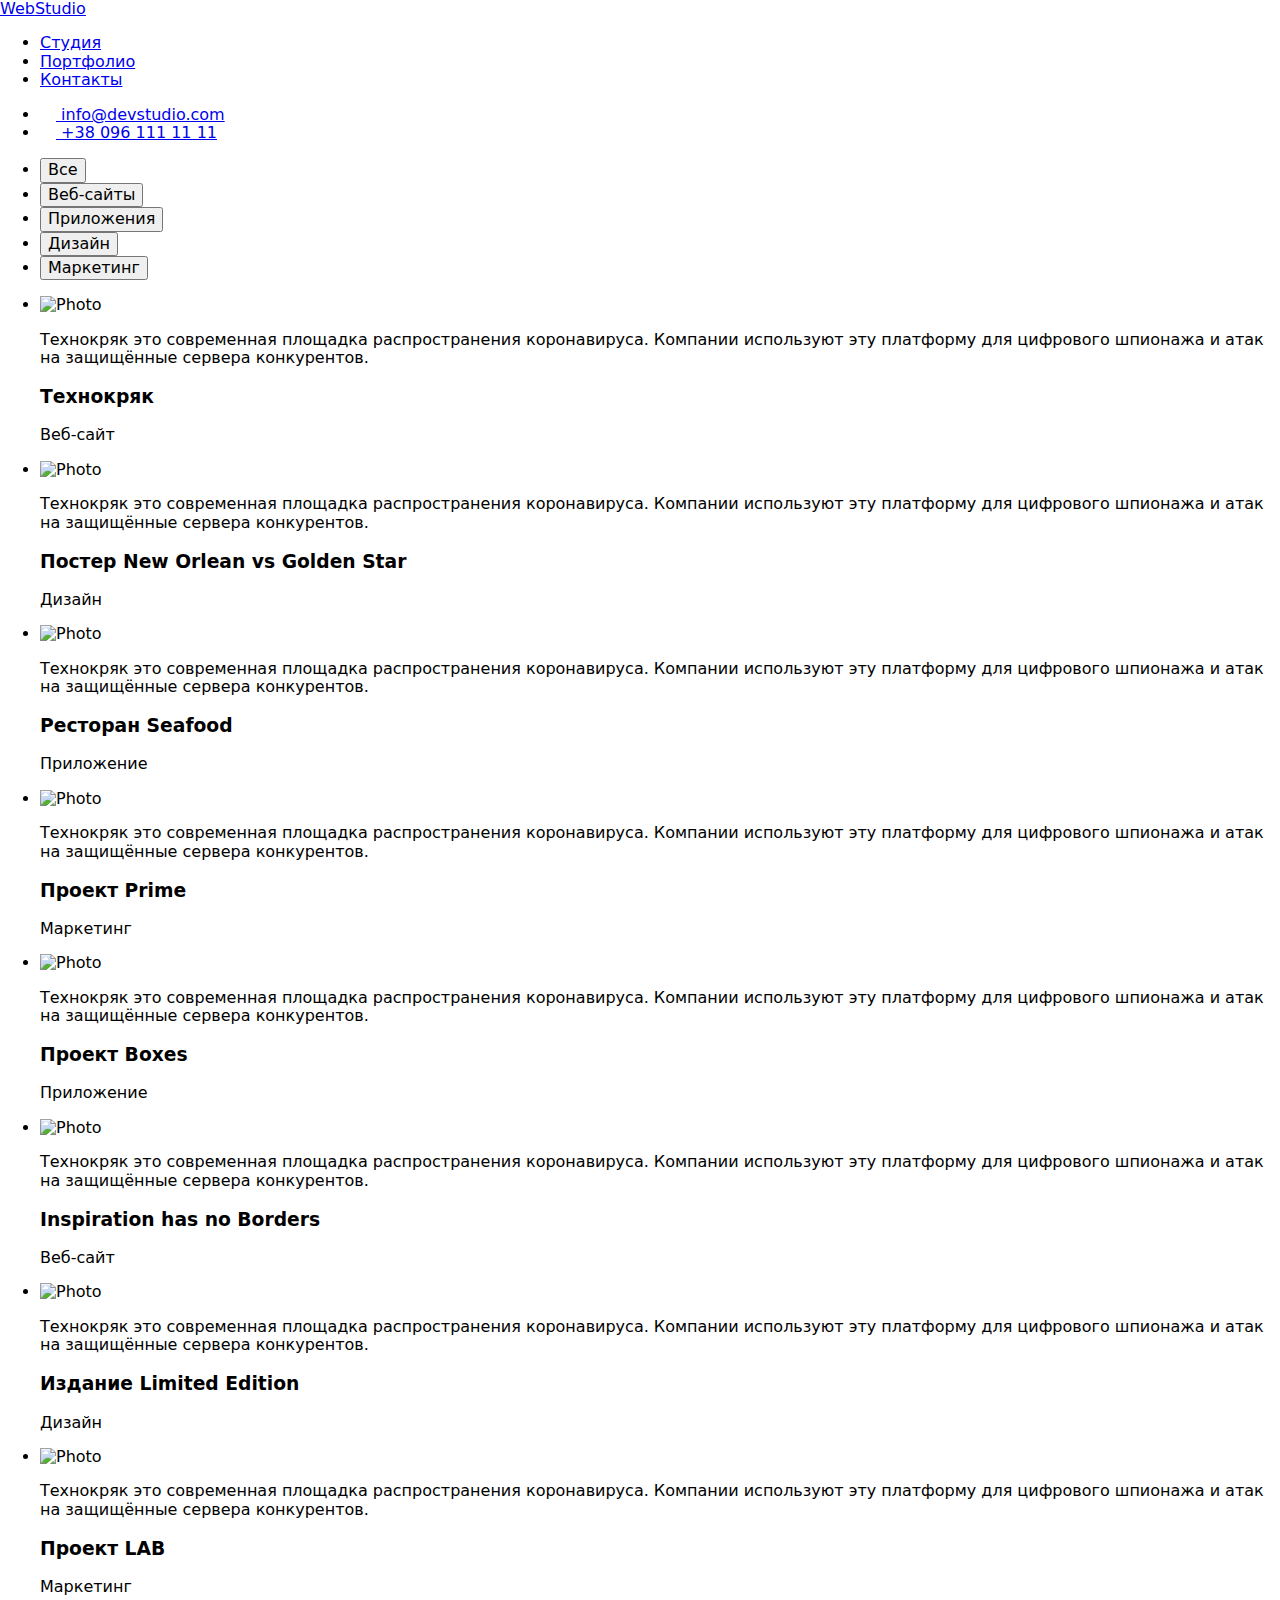
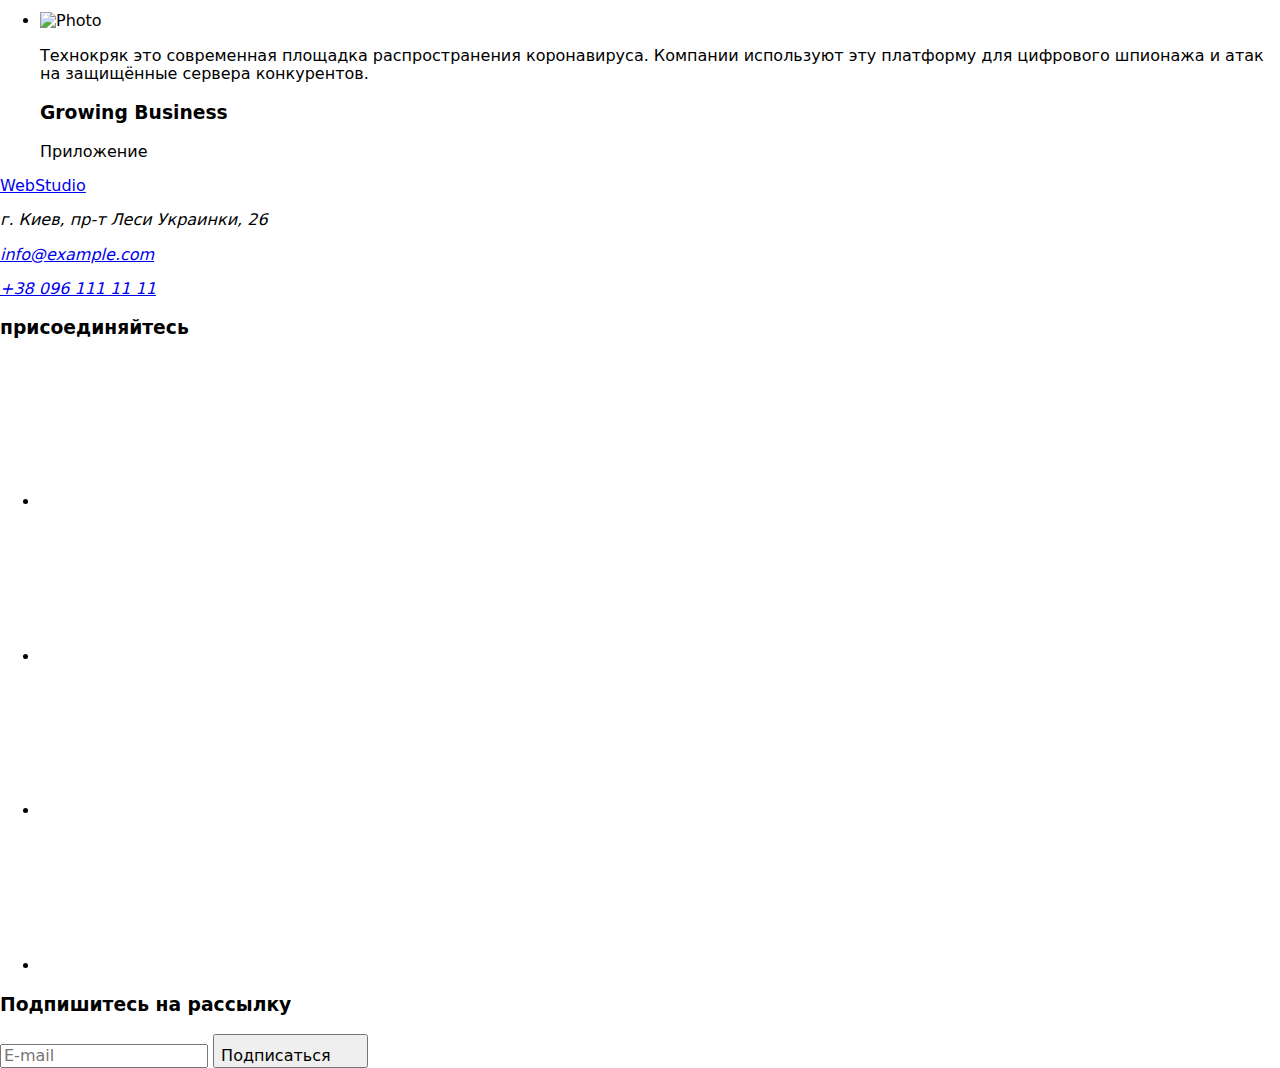
==== portfolio.html @ 92def0cb "Add files via upload" ====
<!DOCTYPE html>
<html lang="ru">
  <head>
    <meta charset="UTF-8" />
    <meta name="viewport" content="width=device-width, initial-scale=1.0" />
    <title>Портфолио</title>
    <link href="https://fonts.googleapis.com/css2?family=Raleway:wght@700&family=Roboto:wght@400;500;700;900&display=swap"
      rel="stylesheet">
    <link rel="stylesheet" href="https://cdnjs.cloudflare.com/ajax/libs/modern-normalize/1.0.0/modern-normalize.min.css">
    <link rel="stylesheet" href="./css/main.min.css">
  </head>

  <body>
    
      <!--Шапка сайта-->

      <header class="header">
        <div class="container">
          <div class="header__container">
            <a class="header__logo" href="./index.html" aria-label="логотип">Web<span class="header__studio">Studio</span></a>
      
            <nav navigation>
              <ul class="navigation__list list">
                <li class="navigation__item"><a href="./index.html"
                    class="navigation__link">Студия</a></li>
                <li class="navigation__item"><a href="./portfolio.html" class="navigation__link navigation__link_special">Портфолио</a></li>
                <li class="navigation__item"><a href="#Контакты" class="navigation__link">Контакты</a></li>
              </ul>
            </nav>
      
            <ul class="auth-nav list">
              <li><a href="mailto:info@devstudio.com" class="auth-nav__item auth-nav__item_email">
                  <svg class="auth-nav__icon" width="16px" height="12">
                    <use href="./img/icons/sprite.svg#icon-envelope"></use>
                  </svg>
                  info@devstudio.com</a></li>
              <li><a href="tel:+380961111111" class="auth-nav__item auth-nav__item_tel">
                  <svg class="auth-nav__icon" width="16px" height="12">
                    <use href="./img/icons/sprite.svg#icon-smartphone"></use>
                  </svg>
                  +38 096 111 11 11</a></li>
            </ul>
          </div>
        </div>
      </header>

      <main class="main">
         <!--Меню кнопок-->
        <section class="button">
          <div class="container">
            <ul class="button__list list">
              <li class="button__item"><button type="button" class="button__icon">Все</button></li>
              <li class="button__item"><button type="button" class="button__icon">Веб-сайты</button></li>
              <li class="button__item"><button type="button" class="button__icon">Приложения</button></li>
              <li class="button__item"><button type="button" class="button__icon">Дизайн</button></li>
              <li class="button__item"><button type="button" class="button__icon">Маркетинг</button></li>
            </ul>
                    

          <!--Проекти-->
          
            <div class="projects">
              <ul class="projects__list list">
                <li class="projects__item">
                  <div class="projects__overlay">
                  <img class="img" src="./img/img7.png" alt="Photo" width="370">
                    <p class="projects__paragraph">Технокряк это современная площадка распространения коронавируса. Компании используют эту платформу для цифрового
                    шпионажа и атак на защищённые сервера конкурентов.</p>
                  </div>
                  <div class="projects__container">
                    <h3 class="projects__title">Технокряк</h3>
                    <p class="projects__info">Веб-сайт</p>
                  </div>
                </li>

                <li class="projects__item">
                  <div class="projects__overlay">
                    <img class="img" src="./img/img8.png" alt="Photo" width="370">
                    <p class="projects__paragraph">Технокряк это современная площадка распространения коронавируса. Компании используют эту
                      платформу для цифрового
                      шпионажа и атак на защищённые сервера конкурентов.</p>
                  </div>
                  <div class="projects__container">
                    <h3 class="projects__title">Постер New Orlean vs Golden Star</h3>
                    <p class="projects__info">Дизайн</p>
                  </div>
                </li>

                <li class="projects__item">
                  <div class="projects__overlay">
                    <img class="img" src="./img/img9.png" alt="Photo" width="370">
                    <p class="projects__paragraph">Технокряк это современная площадка распространения коронавируса. Компании используют эту
                      платформу для цифрового
                      шпионажа и атак на защищённые сервера конкурентов.</p>
                  </div>
                  <div class="projects__container">
                    <h3 class="projects__title">Ресторан Seafood</h3>
                    <p class="projects__info">Приложение</p>
                  </div>
                </li>

                <li class="projects__item">
                  <div class="projects__overlay">
                    <img class="img" src="./img/img10.png" alt="Photo" width="370">
                    <p class="projects__paragraph">Технокряк это современная площадка распространения коронавируса. Компании используют эту
                      платформу для цифрового
                      шпионажа и атак на защищённые сервера конкурентов.</p>
                  </div>
                  <div class="projects__container">
                    <h3 class="projects__title">Проект Prime</h3>
                    <p class="projects__info">Маркетинг</p>
                  </div>
                </li>

                <li class="projects__item">
                  <div class="projects__overlay">
                    <img class="img" src="./img/img11.png" alt="Photo" width="370">
                    <p class="projects__paragraph">Технокряк это современная площадка распространения коронавируса. Компании используют эту
                      платформу для цифрового
                      шпионажа и атак на защищённые сервера конкурентов.</p>
                  </div>
                  <div class="projects__container">
                    <h3 class="projects__title">Проект Boxes</h3>
                    <p class="projects__info">Приложение</p>
                  </div>
                </li>

                <li class="projects__item">
                  <div class="projects__overlay">
                    <img class="img" src="./img/img12.png" alt="Photo" width="370">
                    <p class="projects__paragraph">Технокряк это современная площадка распространения коронавируса. Компании используют эту
                      платформу для цифрового
                      шпионажа и атак на защищённые сервера конкурентов.</p>
                  </div>
                  <div class="projects__container">
                    <h3 class="projects__title">Inspiration has no Borders</h3>
                    <p class="projects__info">Веб-сайт</p>
                  </div>
                </li>

                <li class="projects__item">
                  <div class="projects__overlay">
                    <img class="img" src="./img/img13.png" alt="Photo" width="370">
                    <p class="projects__paragraph">Технокряк это современная площадка распространения коронавируса. Компании используют эту
                      платформу для цифрового
                      шпионажа и атак на защищённые сервера конкурентов.</p>
                  </div>
                  <div class="projects__container">
                    <h3 class="projects__title">Издание Limited Edition</h3>
                    <p class="projects__info">Дизайн</p>
                  </div>
                </li>

                <li class="projects__item">
                  <div class="projects__overlay">
                    <img class="img" src="./img/img14.png" alt="Photo" width="370">
                    <p class="projects__paragraph">Технокряк это современная площадка распространения коронавируса. Компании используют эту
                      платформу для цифрового
                      шпионажа и атак на защищённые сервера конкурентов.</p>
                  </div>
                  <div class="projects__container">
                    <h3 class="projects__title">Проект LAB</h3>
                    <p class="projects__info">Маркетинг</p>
                  </div>
                </li>

                <li class="projects__item">
                  <div class="projects__overlay">
                    <img class="img" src="./img/img15.png" alt="Photo" width="370">
                    <p class="projects__paragraph">Технокряк это современная площадка распространения коронавируса. Компании используют эту
                      платформу для цифрового
                      шпионажа и атак на защищённые сервера конкурентов.</p>
                  </div>
                  <div class="projects__container">
                    <h3 class="projects__title">Growing Business</h3>
                    <p class="projects__info">Приложение</p>
                  </div>
                </li>
              </ul>
            </div>

          </div>
        </section>
      </main>

      <!--Підвал-->
      <footer class="footer">
        <div class="footer__container container">
      
          <!-- 1 СЕКЦІЯ -->
          <div class="footer-contacts">
            <a href="./index.html" class="footer-contacts__webstudio">Web<span class="footer-contacts__logo">Studio</span></a>
            <address class="footer-contacts__adress">
              <p class="footer-contacts__street">г. Киев, пр-т Леси Украинки, 26</p>
              <p class="footer-contacts__mail"><a href="mailto:info@example.com"
                  class="footer-contacts__info">info@example.com</a></p>
              <p><a href="tel:+380961111111" class="footer-contacts__info">+38 096 111 11 11</a></p>
            </address>
          </div>
      
          <!-- 2 СЕКЦІЯ -->
          <div class="footer-join">
            <h3 class="footer__title">присоединяйтесь</h3>
            <ul class="footer-join__list list">
              <li class="footer-join__item">
                <a href="" class="footer-join__link">
                  <svg class="footer-join__icon">
                    <use href="./img/icons/sprite.svg#icon-instagram"></use>
                  </svg>
                </a>
              </li>
              <li class="footer-join__item">
                <a href="" class="footer-join__link">
                  <svg class="footer-join__icon">
                    <use href="./img/icons/sprite.svg#icon-twitter"></use>
                  </svg>
                </a>
              </li>
              <li class="footer-join__item">
                <a href="" class="footer-join__link">
                  <svg class="footer-join__icon">
                    <use href="./img/icons/sprite.svg#icon-facebook"></use>
                  </svg>
                </a>
              </li>
              <li class="footer-join__item">
                <a href="" class="footer-join__link">
                  <svg class="footer-join__icon">
                    <use href="./img/icons/sprite.svg#icon-linkedin"></use>
                  </svg>
                </a>
              </li>
            </ul>
          </div>
      
          <!-- 3 СЕКЦІЯ -->
          <div class="footer-subscribe">
            <h3 class="footer__title">Подпишитесь на рассылку</h3>
            <form action="#" class="footer-subscribe__form">
              <input type="email" class="footer-subscribe__input" name="user-email" placeholder="E-mail">
              <button type="submit" class="footer-subscribe__btn">Подписаться
                <svg class="footer-subscribe__icon" width="24" height="24">
                  <use href="./img/icon/sprite.svg#icon-send"></use>
                </svg>
              </button>
            </form>
          </div>
      
        </div>
      </footer>
  </body>
</html>
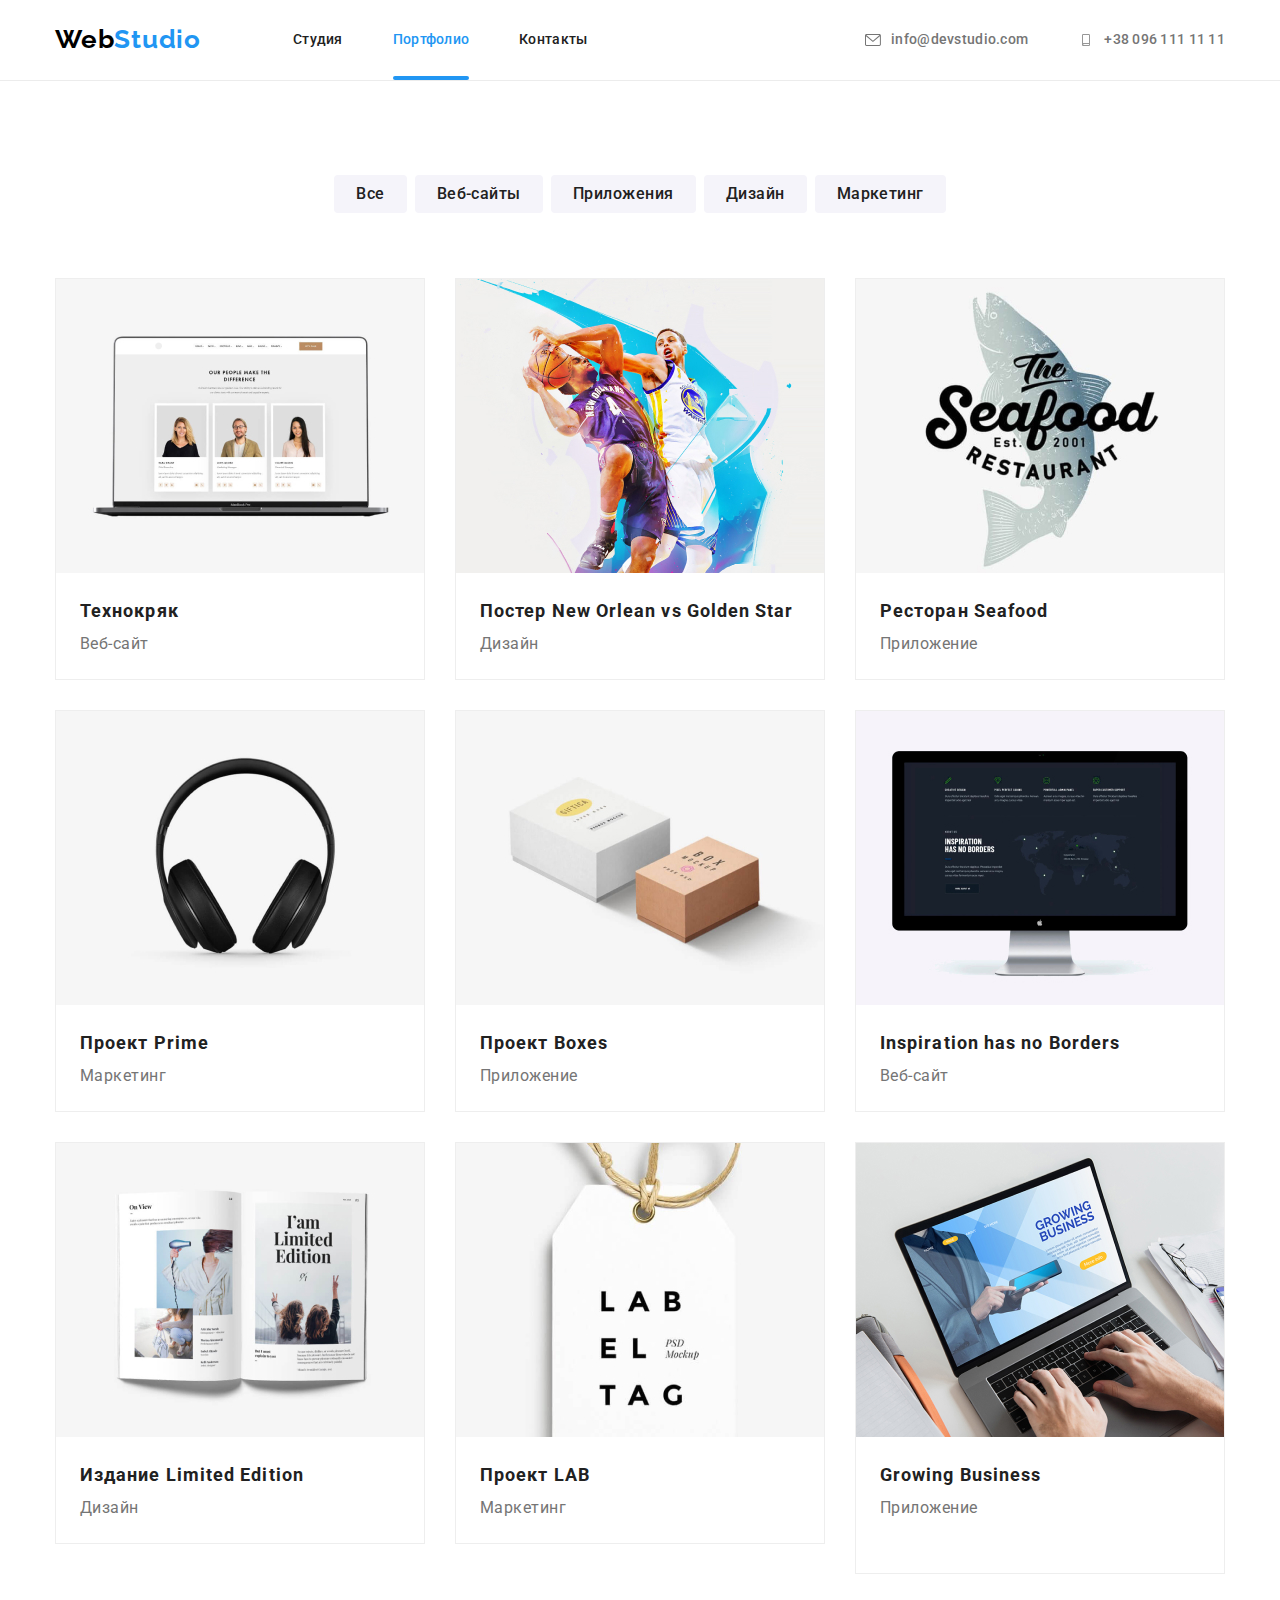
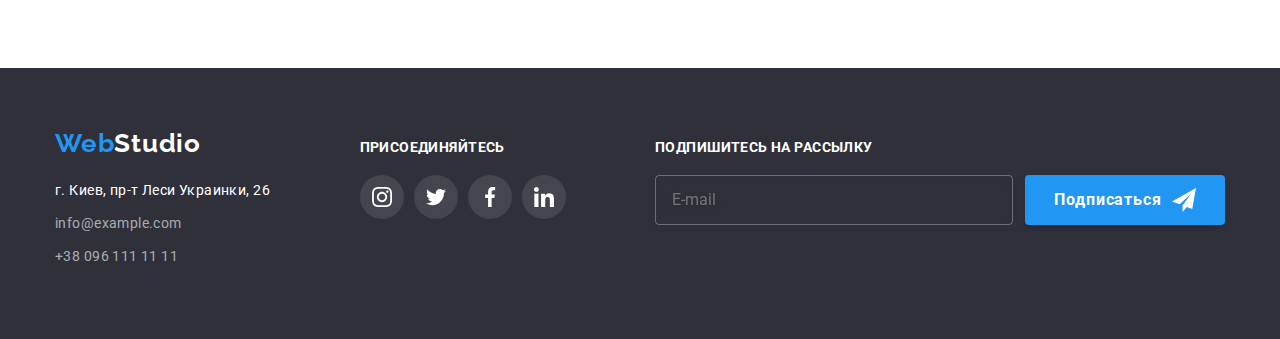
==== commit a8b57e95: "куміт без хедера" ====
--- a/portfolio.html
+++ b/portfolio.html
@@ -57,13 +57,21 @@
             </ul>
                     
 
-          <!--Проекти-->
+           <!--Проекти-->
           
             <div class="projects">
               <ul class="projects__list list">
                 <li class="projects__item">
                   <div class="projects__overlay">
-                  <img class="img" src="./img/img7.png" alt="Photo" width="370">
+                  <picture class="picture">
+                    <source srcset="./img/portfolio/fldr1/desk/img.jpg 1x, ./img/portfolio/fldr1/desk/img@2x.jpg 2x"
+                      media="(min-width: 1200px)">
+                    <source srcset="./img/portfolio/fldr1/tab/img.jpg 1x, ./img/portfolio/fldr1/tab/img@2x.jpg 2x"
+                      media="(min-width: 768px)">
+                    <source srcset="./img/portfolio/fldr1/tel/img.jpg 1x, ./img/portfolio/fldr1/tel/img@2x.jpg 2x"
+                      media="(min-width: 480px)">
+                    <img class="img" src="./img/portfolio/fldr1/tel/img.jpg" alt="Photo" />
+                  </picture>
                     <p class="projects__paragraph">Технокряк это современная площадка распространения коронавируса. Компании используют эту платформу для цифрового
                     шпионажа и атак на защищённые сервера конкурентов.</p>
                   </div>
@@ -75,7 +83,15 @@
 
                 <li class="projects__item">
                   <div class="projects__overlay">
-                    <img class="img" src="./img/img8.png" alt="Photo" width="370">
+                    <picture class="picture">
+                      <source srcset="./img/portfolio/fldr2/desk/img.jpg 1x, ./img/portfolio/fldr2/desk/img@2x.jpg 2x"
+                        media="(min-width: 1200px)">
+                      <source srcset="./img/portfolio/fldr2/tab/img.jpg 1x, ./img/portfolio/fldr2/tab/img@2x.jpg 2x"
+                        media="(min-width: 768px)">
+                      <source srcset="./img/portfolio/fldr2/tel/img.jpg 1x, ./img/portfolio/fldr2/tel/img@2x.jpg 2x"
+                        media="(min-width: 320px)">
+                      <img class="img" src="./img/portfolio/fldr2/tel/img.jpg" alt="Photo" />
+                    </picture>
                     <p class="projects__paragraph">Технокряк это современная площадка распространения коронавируса. Компании используют эту
                       платформу для цифрового
                       шпионажа и атак на защищённые сервера конкурентов.</p>
@@ -88,7 +104,15 @@
 
                 <li class="projects__item">
                   <div class="projects__overlay">
-                    <img class="img" src="./img/img9.png" alt="Photo" width="370">
+                    <picture class="picture">
+                      <source srcset="./img/portfolio/fldr3/desk/img.jpg 1x, ./img/portfolio/fldr3/desk/img@2x.jpg 2x"
+                        media="(min-width: 1200px)">
+                      <source srcset="./img/portfolio/fldr3/tab/img.jpg 1x, ./img/portfolio/fldr3/tab/img@2x.jpg 2x"
+                        media="(min-width: 768px)">
+                      <source srcset="./img/portfolio/fldr3/tel/img.jpg 1x, ./img/portfolio/fldr3/tel/img@2x.jpg 2x"
+                        media="(min-width: 320px)">
+                      <img class="img" src="./img/portfolio/fldr3/tel/img.jpg" alt="Photo" />
+                    </picture>
                     <p class="projects__paragraph">Технокряк это современная площадка распространения коронавируса. Компании используют эту
                       платформу для цифрового
                       шпионажа и атак на защищённые сервера конкурентов.</p>
@@ -101,7 +125,15 @@
 
                 <li class="projects__item">
                   <div class="projects__overlay">
-                    <img class="img" src="./img/img10.png" alt="Photo" width="370">
+                    <picture class="picture">
+                      <source srcset="./img/portfolio/fldr4/desk/img.jpg 1x, ./img/portfolio/fldr4/desk/img@2x.jpg 2x"
+                        media="(min-width: 1200px)">
+                      <source srcset="./img/portfolio/fldr4/tab/img.jpg 1x, ./img/portfolio/fldr4/tab/img@2x.jpg 2x"
+                        media="(min-width: 768px)">
+                      <source srcset="./img/portfolio/fldr4/tel/img.jpg 1x, ./img/portfolio/fldr4/tel/img@2x.jpg 2x"
+                        media="(min-width: 320px)">
+                      <img class="img" src="./img/portfolio/fldr4/tel/img.jpg" alt="Photo" />
+                    </picture>
                     <p class="projects__paragraph">Технокряк это современная площадка распространения коронавируса. Компании используют эту
                       платформу для цифрового
                       шпионажа и атак на защищённые сервера конкурентов.</p>
@@ -114,7 +146,15 @@
 
                 <li class="projects__item">
                   <div class="projects__overlay">
-                    <img class="img" src="./img/img11.png" alt="Photo" width="370">
+                    <picture class="picture">
+                      <source srcset="./img/portfolio/fldr5/desk/img.jpg 1x, ./img/portfolio/fldr5/desk/img@2x.jpg 2x"
+                        media="(min-width: 1200px)">
+                      <source srcset="./img/portfolio/fldr5/tab/img.jpg 1x, ./img/portfolio/fldr5/tab/img@2x.jpg 2x"
+                        media="(min-width: 768px)">
+                      <source srcset="./img/portfolio/fldr5/tel/img.jpg 1x, ./img/portfolio/fldr5/tel/img@2x.jpg 2x"
+                        media="(min-width: 320px)">
+                      <img class="img" src="./img/portfolio/fldr5/tel/img.jpg" alt="Photo" />
+                    </picture>
                     <p class="projects__paragraph">Технокряк это современная площадка распространения коронавируса. Компании используют эту
                       платформу для цифрового
                       шпионажа и атак на защищённые сервера конкурентов.</p>
@@ -127,7 +167,15 @@
 
                 <li class="projects__item">
                   <div class="projects__overlay">
-                    <img class="img" src="./img/img12.png" alt="Photo" width="370">
+                    <picture class="picture">
+                      <source srcset="./img/portfolio/fldr6/desk/img.jpg 1x, ./img/portfolio/fldr6/desk/img@2x.jpg 2x"
+                        media="(min-width: 1200px)">
+                      <source srcset="./img/portfolio/fldr6/tab/img.jpg 1x, ./img/portfolio/fldr6/tab/img@2x.jpg 2x"
+                        media="(min-width: 768px)">
+                      <source srcset="./img/portfolio/fldr6/tel/img.jpg 1x, ./img/portfolio/fldr6/tel/img@2x.jpg 2x"
+                        media="(min-width: 320px)">
+                      <img class="img" src="./img/portfolio/fldr6/tel/img.jpg" alt="Photo" />
+                    </picture>
                     <p class="projects__paragraph">Технокряк это современная площадка распространения коронавируса. Компании используют эту
                       платформу для цифрового
                       шпионажа и атак на защищённые сервера конкурентов.</p>
@@ -140,7 +188,15 @@
 
                 <li class="projects__item">
                   <div class="projects__overlay">
-                    <img class="img" src="./img/img13.png" alt="Photo" width="370">
+                    <picture class="picture">
+                      <source srcset="./img/portfolio/fldr7/desk/img.jpg 1x, ./img/portfolio/fldr7/desk/img@2x.jpg 2x"
+                        media="(min-width: 1200px)">
+                      <source srcset="./img/portfolio/fldr7/tab/img.jpg 1x, ./img/portfolio/fldr7/tab/img@2x.jpg 2x"
+                        media="(min-width: 768px)">
+                      <source srcset="./img/portfolio/fldr7/tel/img.jpg 1x, ./img/portfolio/fldr7/tel/img@2x.jpg 2x"
+                        media="(min-width: 320px)">
+                      <img class="img" src="./img/portfolio/fldr7/tel/img.jpg" alt="Photo" />
+                    </picture>
                     <p class="projects__paragraph">Технокряк это современная площадка распространения коронавируса. Компании используют эту
                       платформу для цифрового
                       шпионажа и атак на защищённые сервера конкурентов.</p>
@@ -153,7 +209,15 @@
 
                 <li class="projects__item">
                   <div class="projects__overlay">
-                    <img class="img" src="./img/img14.png" alt="Photo" width="370">
+                    <picture class="picture">
+                      <source srcset="./img/portfolio/fldr8/desk/img.jpg 1x, ./img/portfolio/fldr8/desk/img@2x.jpg 2x"
+                        media="(min-width: 1200px)">
+                      <source srcset="./img/portfolio/fldr8/tab/img.jpg 1x, ./img/portfolio/fldr8/tab/img@2x.jpg 2x"
+                        media="(min-width: 768px)">
+                      <source srcset="./img/portfolio/fldr8/tel/img.jpg 1x, ./img/portfolio/fldr8/tel/img@2x.jpg 2x"
+                        media="(min-width: 320px)">
+                      <img class="img" src="./img/portfolio/fldr8/tel/img.jpg" alt="Photo" />
+                    </picture>
                     <p class="projects__paragraph">Технокряк это современная площадка распространения коронавируса. Компании используют эту
                       платформу для цифрового
                       шпионажа и атак на защищённые сервера конкурентов.</p>
@@ -166,7 +230,15 @@
 
                 <li class="projects__item">
                   <div class="projects__overlay">
-                    <img class="img" src="./img/img15.png" alt="Photo" width="370">
+                    <picture class="picture">
+                      <source srcset="./img/portfolio/fldr9/desk/img.jpg 1x, ./img/portfolio/fldr9/desk/img@2x.jpg 2x"
+                        media="(min-width: 1200px)">
+                      <source srcset="./img/portfolio/fldr9/tab/img.jpg 1x, ./img/portfolio/fldr9/tab/img@2x.jpg 2x"
+                        media="(min-width: 768px)">
+                      <source srcset="./img/portfolio/fldr9/tel/img.jpg 1x, ./img/portfolio/fldr9/tel/img@2x.jpg 2x"
+                        media="(min-width: 320px)">
+                      <img class="img" src="./img/portfolio/fldr9/tel/img.jpg" alt="Photo" />
+                    </picture>
                     <p class="projects__paragraph">Технокряк это современная площадка распространения коронавируса. Компании используют эту
                       платформу для цифрового
                       шпионажа и атак на защищённые сервера конкурентов.</p>
--- a/css/main.min.css
+++ b/css/main.min.css
@@ -0,0 +1,2 @@
+html{box-sizing:border-box}*{margin:0;padding:0}*,*::before,*::after{box-sizing:inherit}img{display:block}body{background-color:#ffffff;color:#757575;font-family:"Roboto", sans-serif;letter-spacing:0.03em}.container{width:100%;padding-left:15px;padding-right:15px;margin-right:auto;margin-left:auto}@media screen and (min-width: 480px){.container{width:480px}}@media screen and (min-width: 768px){.container{width:768px}}@media screen and (min-width: 1200px){.container{width:1200px}}.list{list-style:none}.header{border-bottom:1px solid #ececec}.header__logo{width:145px;height:31px;color:#000000;text-decoration:none;font-family:"Raleway", sans-serif;font-style:normal;font-weight:bold;font-size:26px;line-height:1.19;letter-spacing:0.03em;margin-right:93px}.header__studio{color:#2196f3}.header__container{display:flex;align-items:flex-start;align-items:center}.navigation__list{display:flex;max-width:294px}.navigation__link{font-style:normal;font-weight:500;font-size:14px;line-height:1.14;letter-spacing:0.02em;color:#212121;text-decoration:none;position:relative;display:block;padding-top:32px;padding-bottom:32px}.navigation__link_special{color:#2196f3}.navigation__link:hover,.navigation__link:focus{color:#2196f3;transition:250ms cubic-bezier(0.4, 0, 0.2, 1)}.navigation__link::after{content:"";position:absolute;display:block;left:0;bottom:-0.3px;width:100%;height:4px;background:#2196f3;border-radius:2px;transform:scaleX(0);transition:250ms cubic-bezier(0.4, 0, 0.2, 1)}.navigation__link:hover::after,.navigation__link:focus::after{transform:scaleX(1);transition:250ms cubic-bezier(0.4, 0, 0.2, 1)}.navigation__link_special::after{content:"";position:absolute;display:block;left:0;bottom:-0.3px;width:100%;height:4px;background:#2196f3;border-radius:2px;transform:scaleX(1);transition:250ms cubic-bezier(0.4, 0, 0.2, 1)}.navigation__item:not(:last-child){margin-right:50px}.auth-nav__item{color:#757575;text-decoration:none;font-weight:500;font-size:14px;line-height:1.14;letter-spacing:0.02em}.auth-nav__item:hover,.auth-nav__item:focus{color:#2196f3;transition:250ms cubic-bezier(0.4, 0, 0.2, 1)}.auth-nav{display:flex;margin-left:auto}.auth-nav__item{display:flex;justify-content:center;align-items:center}.auth-nav__item_tel{margin-left:50px}.auth-nav__icon{margin-right:10px;fill:#757575}.auth-nav__item:hover .auth-nav__icon{fill:#2196f3;transition:250ms cubic-bezier(0.4, 0, 0.2, 1)}.hero{width:100%;padding-top:118px;padding-bottom:118px;background-color:#c4c4c4;background-image:linear-gradient(rgba(47,48,58,0.5), rgba(47,48,58,0.5)),url("../../img/hero/mhero.jpg");background-size:cover;background-position:center}@media screen and (min-device-pixel-ratio: 2), screen and (min-resolution: 192dpi), screen and (min-resolution: 2dppx){.hero{background-image:url("../../img/hero/mhero@2x.jpg")}}@media screen and (min-width: 481px) and (max-width: 768px){.hero{background-image:linear-gradient(rgba(47,48,58,0.5), rgba(47,48,58,0.5)),url("../../img/hero/thero.jpg");background-size:cover;background-position:center}}@media screen and (min-device-pixel-ratio: 2), screen and (min-resolution: 192dpi), screen and (min-resolution: 2dppx){.hero{background-image:url("../../img/hero/thero@2x.jpg")}}@media screen and (min-width: 769px){.hero{padding-top:200px;padding-bottom:200px}.hero{background-image:linear-gradient(rgba(47,48,58,0.5), rgba(47,48,58,0.5)),url("../../img/hero/dhero.jpg");background-size:cover;background-position:center}}@media screen and (min-device-pixel-ratio: 2), screen and (min-resolution: 192dpi), screen and (min-resolution: 2dppx){.hero{background-image:url("../../img/hero/dhero@2x.jpg")}}.hero__content{margin-left:auto;margin-right:auto;padding:0;text-align:center}@media screen and (min-width: 480px) and (max-width: 1199px){.hero__content__content{width:360px}}@media screen and (min-width: 1200px){.hero__content__content{width:696px}}.hero__title{margin-top:0px;margin-bottom:30px;color:#fff;font-weight:900;font-size:44px;line-height:1.36;letter-spacing:0.06em;text-transform:uppercase}@media screen and (max-width: 1199px){.hero__title__title{font-size:26px;line-height:1.61}}.hero__button{display:inline-block;min-width:200px;height:50px;padding:10px 32px;font-style:normal;font-weight:bold;font-size:16px;line-height:1.875;text-align:center;letter-spacing:0.06em;color:#fff;background:#2196f3;box-shadow:0px 4px 4px rgba(0,0,0,0.15);border-radius:4px}.qualities{padding-top:60px;padding-bottom:60px}@media screen and (min-width: 1200px){.qualities{padding-top:94px;padding-bottom:47px}}.qualities__list{display:block;margin:0 auto}@media screen and (min-width: 768px){.qualities__list{display:flex;flex-wrap:wrap;justify-content:space-between}}@media screen and (min-width: 1200px){.qualities__list{display:flex;justify-content:space-between}}.qualities__item{display:block;width:450px}@media screen and (min-width: 320px) and (max-width: 767px){.qualities__item:not(:last-child){margin-bottom:30px}}@media screen and (min-width: 768px){.qualities__item{width:354px}.qualities__item:nth-child(-n+2){margin-bottom:30px}}@media screen and (min-width: 1200px){.qualities__item{width:270px;display:flex;flex-direction:column;margin-bottom:0}.qualities__item:not(:last-child){margin-right:30px}}.qualities__title{margin-bottom:10px;color:#212121;text-align:center;margin-bottom:10px;font-style:normal;font-weight:bold;font-size:14px;line-height:1.14;letter-spacing:0.03em;text-transform:uppercase}@media screen and (min-width: 768px){.qualities__title{text-align:start}}.qualities__info{color:#757575;font-style:normal;font-weight:normal;font-size:14px;line-height:1.71;letter-spacing:0.03em}.qualities__svg{height:120px;width:450px;border-radius:4px;margin-bottom:30px;display:flex;justify-content:center;align-items:center;background-color:#f5f4fa}@media screen and (min-width: 768px){.qualities__svg{width:354px}}@media screen and (min-width: 1200px){.qualities__svg{width:270px}}.our-projects{padding-top:47px;padding-bottom:94px;display:none}@media screen and (min-width: 1200px){.our-projects{display:block}}.our-projects__title{font-style:normal;font-weight:bold;font-size:36px;line-height:1.17;text-align:center;letter-spacing:0.03em;margin-bottom:50px;color:#212121}.our-projects__list{display:flex;justify-content:center;font-size:0}.our-projects__item{display:block;width:370px;position:relative}.our-projects__item:not(:last-child){margin-right:30px}.our-projects__overlay{position:absolute;bottom:0;left:0;width:370px;height:70px;background:rgba(47,48,58,0.8);padding-top:27px;padding-bottom:27px}.our-projects__overlay-title{font-style:normal;font-weight:bold;font-size:14px;line-height:16px;text-align:center;letter-spacing:0.03em;text-transform:uppercase;color:#ffffff}.ourteam{background:#f5f4fa;padding-bottom:60px;padding-top:60px}@media screen and (min-width: 1200px){.ourteam{padding-bottom:94px;padding-top:94px}}.ourteam__title{font-style:normal;font-weight:bold;font-size:28px;line-height:1.18;text-align:center;letter-spacing:0.03em;margin-bottom:30px;color:#212121}@media screen and (min-width: 1200px){.ourteam__title{font-size:36px;line-height:1.17;margin-bottom:50px}}.ourteam__section-title{font-weight:500;font-size:16px;line-height:19px;text-align:center;letter-spacing:0.03em;margin-bottom:10px;color:#212121}.ourteam__section-info{text-align:center;margin-bottom:16px;color:#757575;font-style:normal;font-weight:normal;font-size:16px;line-height:1.19;text-align:center;letter-spacing:0.03em}.ourteam__img{margin-bottom:30px}.ourteam__list{display:block;margin:0 auto}@media screen and (min-width: 768px){.ourteam__list{display:flex;flex-wrap:wrap;justify-content:space-between}}@media screen and (min-width: 1200px){.ourteam__list{display:flex;justify-content:center}}.ourteam__item{display:block;width:450px;background:#ffffff;box-shadow:0px 1px 3px rgba(0,0,0,0.12),0px 1px 1px rgba(0,0,0,0.14),0px 2px 1px rgba(0,0,0,0.2);border-radius:0px 0px 4px 4px;padding-bottom:30px}@media screen and (min-width: 320px) and (max-width: 767px){.ourteam__item:not(:last-child){margin-bottom:30px}}@media screen and (min-width: 768px){.ourteam__item{width:354px}.ourteam__item:nth-child(-n+2){margin-bottom:30px}}@media screen and (min-width: 1200px){.ourteam__item{width:270px;display:flex;flex-direction:column;margin-bottom:0}.ourteam__item:not(:last-child){margin-right:30px;margin-bottom:0}}.ourteam__social-list{display:flex;justify-content:center}.ourteam__social-link{width:44px;height:44px;background-color:#ffffff;border-radius:50%;display:flex;justify-content:center;align-items:center}.ourteam__social-item:not(:last-child){margin-right:10px}.ourteam__icon{width:20px;height:20px;fill:#afb1b8}.ourteam__social-link:hover,.ourteam__social-link:focus{background-color:#2196f3;transition:250ms cubic-bezier(0.4, 0, 0.2, 1)}.ourteam__social-link:hover .ourteam__icon,.ourteam__social-link:focus .ourteam__icon{fill:#fff;transition:250ms cubic-bezier(0.4, 0, 0.2, 1)}.clients{padding-bottom:60px;padding-top:60px}@media screen and (min-width: 1200px){.clients{padding-bottom:94px;padding-top:94px}}.clients__title{font-style:normal;font-weight:bold;font-size:28px;line-height:1.18;text-align:center;letter-spacing:0.03em;color:#212121;margin-bottom:30px}@media screen and (min-width: 1200px){.clients__title{font-size:36px;line-height:1.17;margin-bottom:50px}}.clients__list{display:flex;flex-wrap:wrap;margin:-15px}.clients__item{border:1px solid #afb1b8;box-sizing:border-box;border-radius:4px;display:flex;justify-content:center;align-items:center;height:90px}@media screen and (min-width: 768px){.clients__item{width:calc((100% - 3 * 30px) / 3);margin:15px}}@media screen and (min-width: 1200px){.clients__item{width:calc((100% - 6 * 30px) / 6);margin:15px}}@media screen and (max-width: 767px){.clients__item{width:calc((100% - 2 * 30px) / 2);margin:15px}}.clients__item:hover,.clients__item:focus{border-color:#2196f3}.clients__icon{fill:#afb1b8}.clients__item:hover .clients__icon,.clients__item:focus .clients__icon{fill:#2196f3;transition:250ms cubic-bezier(0.4, 0, 0.2, 1)}.footer{background:#2f303a;padding-bottom:60px;padding-top:60px}.footer__container{display:flex;flex-direction:column;align-items:center}@media screen and (min-width: 768px){.footer__container{display:flex;flex-direction:row;flex-wrap:wrap;justify-content:space-evenly;align-items:baseline}}@media screen and (min-width: 1200px){.footer__container{display:flex;flex-direction:row;justify-content:space-between;align-items:baseline}}.footer__title{font-style:normal;font-weight:bold;font-size:14px;line-height:16px;letter-spacing:0.03em;text-transform:uppercase;color:#fff;margin-bottom:20px}.footer-contacts{display:flex;flex-direction:column;margin-bottom:60px;align-items:center}@media screen and (min-width: 1200px){.footer-contacts{align-items:flex-start;margin-bottom:0}}.footer-contacts__webstudio{display:inline-block;font-family:"Raleway", sans-serif;font-style:normal;font-weight:bold;font-size:26px;line-height:1.19;letter-spacing:0.03em;color:#2196f3;text-decoration:none;margin-bottom:20px}.footer-contacts__logo{color:#fff}.footer-contacts__street{display:inline-block;font-style:normal;font-weight:normal;font-size:14px;line-height:1.71;letter-spacing:0.03em;color:#fff;margin-bottom:9px}.footer-contacts__info{display:inline-block;font-style:normal;font-weight:normal;font-size:14px;line-height:1.71;text-decoration:none;letter-spacing:0.03em;color:rgba(255,255,255,0.6)}.footer-contacts__mail{display:inline-block;margin-bottom:9px}.footer-contacts__adress{display:flex;flex-direction:column}@media screen and (min-width: 320px) and (max-width: 1199px){.footer-contacts__adress{text-align:center}}.footer-join{width:206px;margin-bottom:60px;text-align:center}@media screen and (min-width: 1200px){.footer-join{text-align:left}}.footer-join__list{display:flex;justify-content:space-between}.footer-join__link{width:44px;height:44px;background:rgba(255,255,255,0.1);border-radius:50%;display:flex;justify-content:center;align-items:center}.footer-join__link:hover,.footer-join__link:hover{background-color:#2196f3;transition:250ms cubic-bezier(0.4, 0, 0.2, 1)}.footer-join__icon{fill:#ffffff;width:20px;height:20px}.footer-subscribe{text-align:center}@media screen and (min-width: 1200px){.footer-subscribe{text-align:left}}.footer-subscribe__form{display:flex;justify-content:center;align-items:center;flex-direction:column}@media screen and (min-width: 1200px){.footer-subscribe__form{display:flex;flex-direction:row}}.footer-subscribe__input{width:450px;height:50px;border:1px solid rgba(255,255,255,0.3);box-sizing:border-box;filter:drop-shadow(0px 4px 4px rgba(0,0,0,0.15));border-radius:4px;background:transparent;padding-left:16px;color:#fff}@media screen and (min-width: 320px) and (max-width: 1199px){.footer-subscribe__input{margin-bottom:20px}}@media screen and (min-width: 1200px){.footer-subscribe__input{width:358px}}.footer-subscribe__btn{width:200px;height:50px;box-shadow:0px 4px 4px rgba(0,0,0,0.15);border-radius:4px;background-color:#2196f3;border:none;margin-left:12px;font-style:normal;font-weight:bold;font-size:16px;line-height:30px;letter-spacing:0.06em;color:#ffffff;display:flex;justify-content:center;align-items:center}.footer-subscribe__icon{fill:#ffffff;margin-left:10px}.backdrop{position:fixed;top:0;left:0;width:100%;height:100%;background:rgba(0,0,0,0.2);transition:all 1000ms linear}.is-hidden{opacity:0;visibility:hidden;pointer-events:none}.modal{width:450px;background:#ffffff;box-shadow:0px 1px 3px rgba(0,0,0,0.12),0px 1px 1px rgba(0,0,0,0.14),0px 2px 1px rgba(0,0,0,0.2);border-radius:4px;left:15px;top:93px;position:absolute;padding-top:40px;padding-bottom:40px;padding-right:40px;padding-left:40px}@media screen and (min-width: 1200px){.modal{width:528px;top:50%;left:50%;transform:translate(-50%, -50%)}}.modal__close{width:30px;height:30px;border-radius:50%;background:#ffffff;border:1px solid rgba(0,0,0,0.1);position:absolute;cursor:pointer;top:8px;right:8px;display:flex;justify-content:center;align-items:center}.modal__close:hover,.modal__close:focus{fill:#2196f3;transition:250ms cubic-bezier(0.4, 0, 0.2, 1)}.modal__form-field{position:relative;margin-bottom:28px;width:100%}.modal__form{display:flex;flex-direction:column;align-items:center}.modal__input{width:100%;height:40px;left:576px;top:382px;border:1px solid rgba(33,33,33,0.2);border-radius:4px;padding-left:42px}.modal__input:focus,.modal__input:hover,.modal__textarea:focus,.modal__textarea:hover{outline:none;border-color:#2196f3}.modal__input:hover+.modal__icon,.modal__input:focus+.modal__icon{fill:#2196f3}.modal__textarea{width:100%;height:120px;border:1px solid rgba(33,33,33,0.2);box-sizing:border-box;border-radius:4px;resize:none;padding:12px 16px}.modal__icon{width:18px;height:18px;position:absolute;top:50%;left:12px;transform:translateY(-50%)}.modal__label{position:absolute;top:-18px;left:0;font-style:normal;font-weight:normal;font-size:12px;line-height:14px;letter-spacing:0.01em;color:#757575}.modal__title{margin-bottom:30px;font-weight:bold;font-size:20px;line-height:23px;text-align:center;letter-spacing:0.03em;color:#212121}.modal__label-policy{font-style:normal;font-weight:normal;font-size:14px;line-height:24px;letter-spacing:0.03em;color:#757575;padding-bottom:30px;text-align:right;display:flex;align-items:center;justify-content:center}.modal__label-policy::before{content:"";display:block;height:15px;width:16px;border:1px solid black;margin-right:8px}.modal__checkbox:checked+.modal__label-policy::before{background-image:url("../img/icon/check.svg");border:none}.modal__btn{width:200px;height:50px;background:#2196f3;box-shadow:0px 4px 4px rgba(0,0,0,0.15);border-radius:4px;font-style:normal;font-weight:bold;font-size:16px;line-height:30px;border:none;color:#ffffff}.modal__policy-field{display:flex;flex-wrap:wrap;justify-content:center}.modal__btn:focus{background-color:#188ce8}.visually-hidden{position:absolute !important;clip:rect(1px 1px 1px 1px);clip:rect(1px, 1px, 1px, 1px);padding:0 !important;border:0 !important;height:1px !important;width:1px !important;overflow:hidden}.button{padding-top:60px;padding-bottom:60px}@media screen and (min-width: 1200px){.button{padding-top:94px;padding-bottom:94px}}.button__icon{padding:6px 22px;background:#f5f4fa;border-radius:4px;font-style:normal;font-weight:500;font-size:16px;line-height:26px;color:#212121;text-align:center;letter-spacing:0.03em;border:none}.button__icon:hover,.button__icon:focus{background:#2196f3;box-shadow:0px 3px 1px rgba(0,0,0,0.1),0px 1px 2px rgba(0,0,0,0.08),0px 2px 2px rgba(0,0,0,0.12);border-radius:4px;color:#fff;transition:250ms cubic-bezier(0.4, 0, 0.2, 1)}.button__list{display:flex;justify-content:flex-start;margin-bottom:40px;flex-wrap:wrap}.button__item:not(:last-child){margin-right:8px}.button__item:nth-child(-n+3){margin-bottom:15px}@media screen and (min-width: 768px){.button__list{display:flex;justify-content:center;margin-bottom:30px}}@media screen and (min-width: 1200px){.button__list{margin-bottom:50px}}.projects__title{font-style:normal;font-weight:bold;font-size:18px;line-height:36px;color:#212121;letter-spacing:0.06em}.projects__info{font-style:normal;font-weight:normal;font-size:16px;line-height:30px;color:#757575;letter-spacing:0.03em}.projects__list{display:flex;flex-wrap:wrap;justify-content:space-between}.projects__item{display:block;background:#ffffff;border:1px solid #eeeeee;box-sizing:border-box;width:450px}.projects__item:not(:last-child){margin-bottom:30px}@media screen and (min-width: 768px){.projects__item{width:354px}}@media screen and (min-width: 1200px){.projects__item{width:370px}.projects__item:not(:nth-child(n+7)){margin-bottom:30px}}.projects__item:hover,.projects__item:focus{background:#ffffff;border:1px solid #eeeeee;box-sizing:border-box;box-shadow:0px 1px 1px rgba(0,0,0,0.12),0px 4px 4px rgba(0,0,0,0.06),1px 4px 6px rgba(0,0,0,0.16)}.projects__container{padding:20px 24px}.projects__overlay{position:relative;overflow:hidden}.projects__paragraph{font-style:normal;font-weight:normal;font-size:18px;line-height:1.55;letter-spacing:0.03em;color:#ffffff;position:absolute;top:0.5px;left:0;width:100%;height:100%;transform:translateY(100%);transition:transform 250ms ease;background-color:rgba(33,150,243,0.9);padding:63px 24px}.projects__item:hover .projects__paragraph,.projects__item:focus .projects__paragraph{transform:translateY(0);transition:250ms cubic-bezier(0.4, 0, 0.2, 1)}
+/*# sourceMappingURL=main.min.css.map */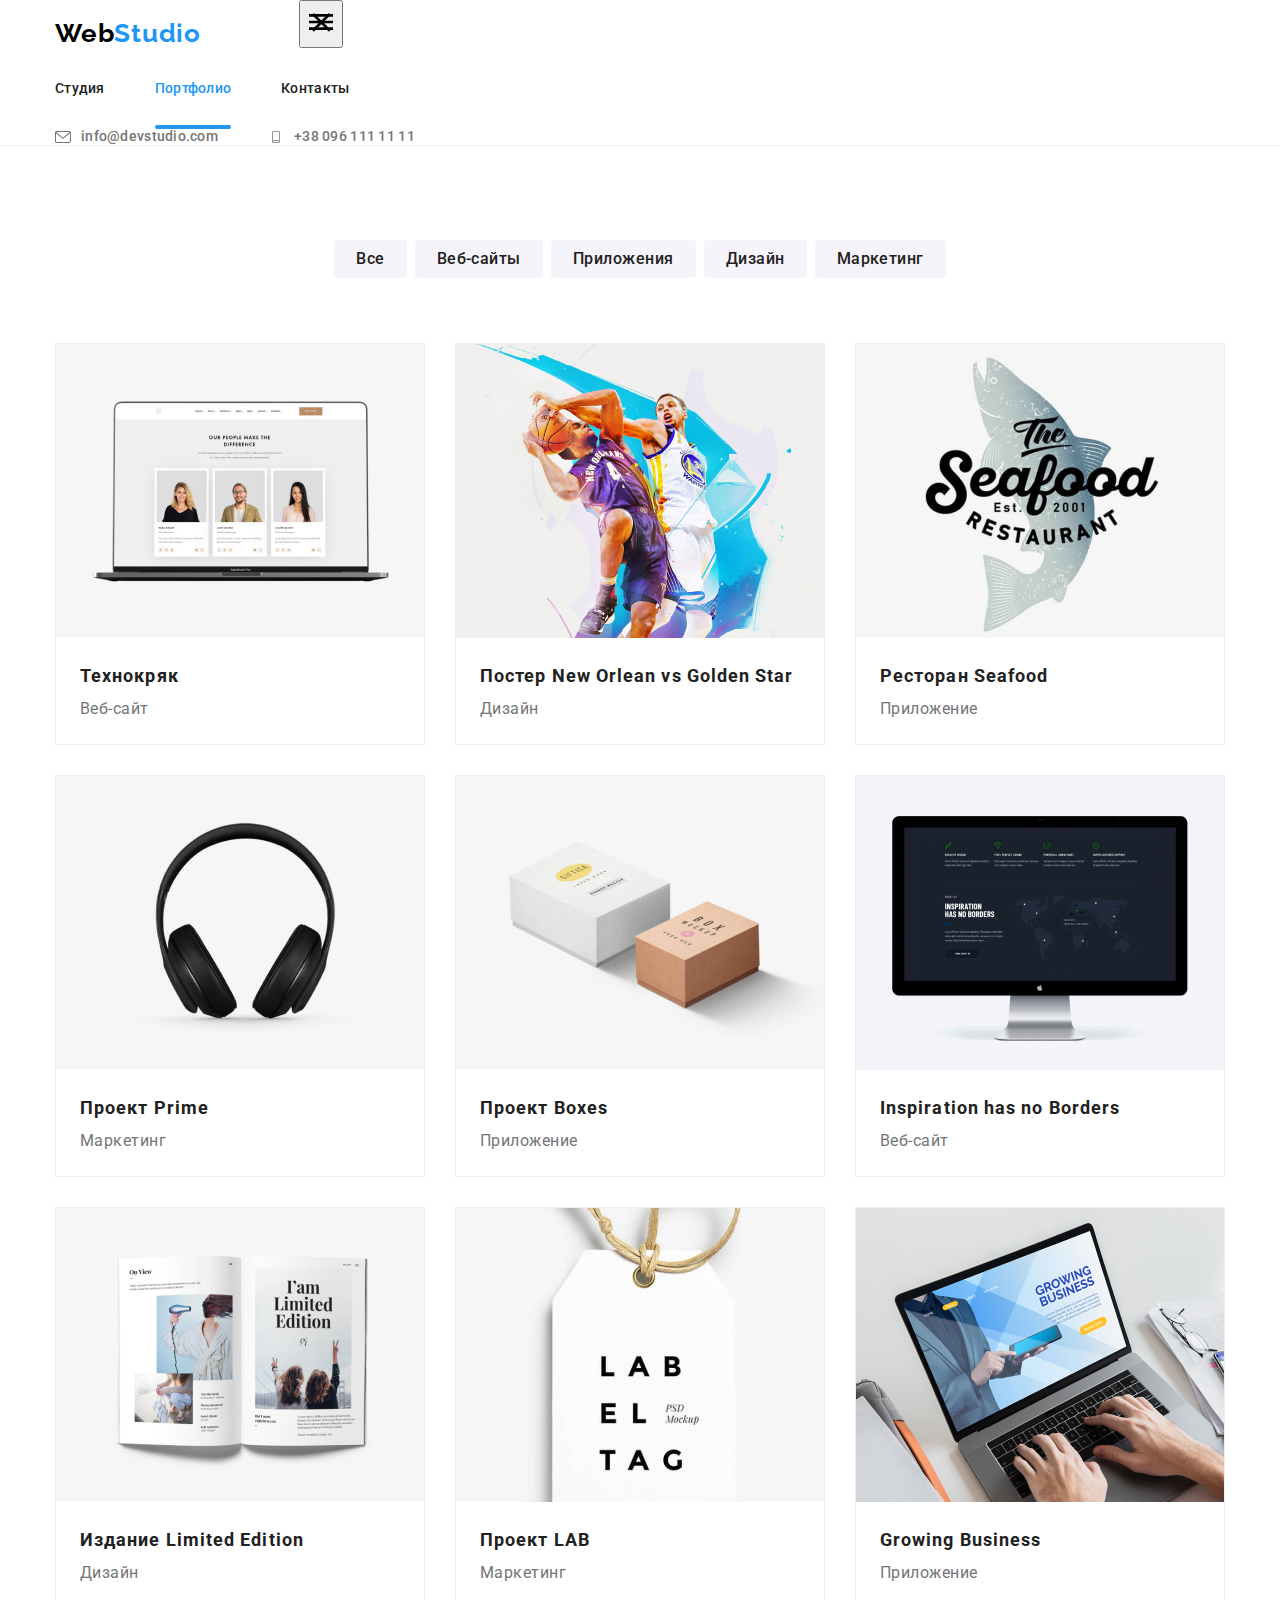
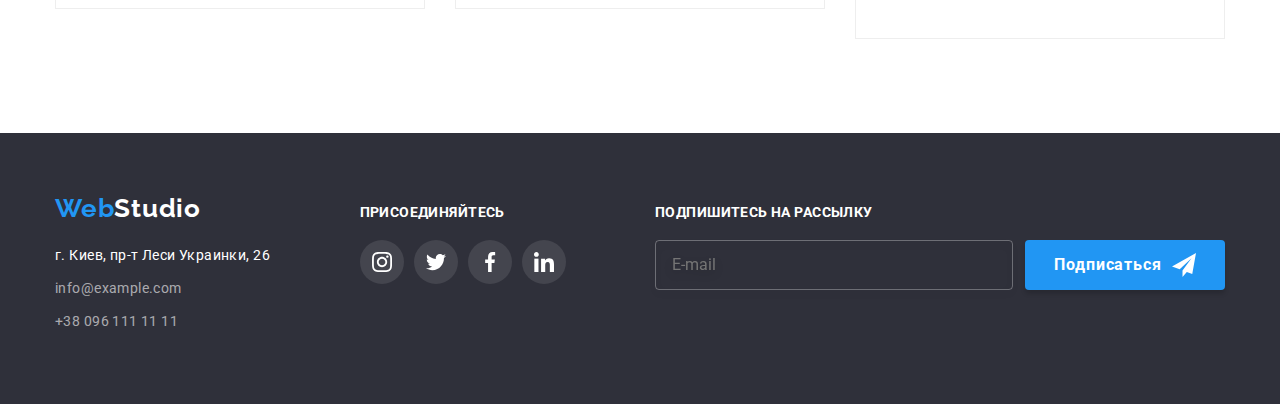
==== commit 57d326b7: "header" ====
--- a/portfolio.html
+++ b/portfolio.html
@@ -15,19 +15,24 @@
       <!--Шапка сайта-->
 
       <header class="header">
-        <div class="container">
-          <div class="header__container">
+        <div class="header__container container">
+          
+            <nav navigation>
             <a class="header__logo" href="./index.html" aria-label="логотип">Web<span class="header__studio">Studio</span></a>
-      
-            <nav navigation>
+              <button type="button" class="menu-button" aria-expanded="false" aria-controls="menu-container" data-menu-button>
+                <svg width="40" height="40" aria-label="Переключатель мобильного меню">
+                  <use class="icon-close" href="./img/icons/sprite.svg#closemenu"></use>
+                  <use class="icon-menu" href="./img/icons/sprite.svg#openmenu"></use>
+                </svg>
+              </button>
+
               <ul class="navigation__list list">
                 <li class="navigation__item"><a href="./index.html"
                     class="navigation__link">Студия</a></li>
                 <li class="navigation__item"><a href="./portfolio.html" class="navigation__link navigation__link_special">Портфолио</a></li>
                 <li class="navigation__item"><a href="#Контакты" class="navigation__link">Контакты</a></li>
               </ul>
-            </nav>
-      
+                 
             <ul class="auth-nav list">
               <li><a href="mailto:info@devstudio.com" class="auth-nav__item auth-nav__item_email">
                   <svg class="auth-nav__icon" width="16px" height="12">
@@ -40,8 +45,9 @@
                   </svg>
                   +38 096 111 11 11</a></li>
             </ul>
-          </div>
-        </div>
+            </nav>
+          </div>
+        
       </header>
 
       <main class="main">
--- a/css/main.min.css
+++ b/css/main.min.css
@@ -1,2 +1,2 @@
-html{box-sizing:border-box}*{margin:0;padding:0}*,*::before,*::after{box-sizing:inherit}img{display:block}body{background-color:#ffffff;color:#757575;font-family:"Roboto", sans-serif;letter-spacing:0.03em}.container{width:100%;padding-left:15px;padding-right:15px;margin-right:auto;margin-left:auto}@media screen and (min-width: 480px){.container{width:480px}}@media screen and (min-width: 768px){.container{width:768px}}@media screen and (min-width: 1200px){.container{width:1200px}}.list{list-style:none}.header{border-bottom:1px solid #ececec}.header__logo{width:145px;height:31px;color:#000000;text-decoration:none;font-family:"Raleway", sans-serif;font-style:normal;font-weight:bold;font-size:26px;line-height:1.19;letter-spacing:0.03em;margin-right:93px}.header__studio{color:#2196f3}.header__container{display:flex;align-items:flex-start;align-items:center}.navigation__list{display:flex;max-width:294px}.navigation__link{font-style:normal;font-weight:500;font-size:14px;line-height:1.14;letter-spacing:0.02em;color:#212121;text-decoration:none;position:relative;display:block;padding-top:32px;padding-bottom:32px}.navigation__link_special{color:#2196f3}.navigation__link:hover,.navigation__link:focus{color:#2196f3;transition:250ms cubic-bezier(0.4, 0, 0.2, 1)}.navigation__link::after{content:"";position:absolute;display:block;left:0;bottom:-0.3px;width:100%;height:4px;background:#2196f3;border-radius:2px;transform:scaleX(0);transition:250ms cubic-bezier(0.4, 0, 0.2, 1)}.navigation__link:hover::after,.navigation__link:focus::after{transform:scaleX(1);transition:250ms cubic-bezier(0.4, 0, 0.2, 1)}.navigation__link_special::after{content:"";position:absolute;display:block;left:0;bottom:-0.3px;width:100%;height:4px;background:#2196f3;border-radius:2px;transform:scaleX(1);transition:250ms cubic-bezier(0.4, 0, 0.2, 1)}.navigation__item:not(:last-child){margin-right:50px}.auth-nav__item{color:#757575;text-decoration:none;font-weight:500;font-size:14px;line-height:1.14;letter-spacing:0.02em}.auth-nav__item:hover,.auth-nav__item:focus{color:#2196f3;transition:250ms cubic-bezier(0.4, 0, 0.2, 1)}.auth-nav{display:flex;margin-left:auto}.auth-nav__item{display:flex;justify-content:center;align-items:center}.auth-nav__item_tel{margin-left:50px}.auth-nav__icon{margin-right:10px;fill:#757575}.auth-nav__item:hover .auth-nav__icon{fill:#2196f3;transition:250ms cubic-bezier(0.4, 0, 0.2, 1)}.hero{width:100%;padding-top:118px;padding-bottom:118px;background-color:#c4c4c4;background-image:linear-gradient(rgba(47,48,58,0.5), rgba(47,48,58,0.5)),url("../../img/hero/mhero.jpg");background-size:cover;background-position:center}@media screen and (min-device-pixel-ratio: 2), screen and (min-resolution: 192dpi), screen and (min-resolution: 2dppx){.hero{background-image:url("../../img/hero/mhero@2x.jpg")}}@media screen and (min-width: 481px) and (max-width: 768px){.hero{background-image:linear-gradient(rgba(47,48,58,0.5), rgba(47,48,58,0.5)),url("../../img/hero/thero.jpg");background-size:cover;background-position:center}}@media screen and (min-device-pixel-ratio: 2), screen and (min-resolution: 192dpi), screen and (min-resolution: 2dppx){.hero{background-image:url("../../img/hero/thero@2x.jpg")}}@media screen and (min-width: 769px){.hero{padding-top:200px;padding-bottom:200px}.hero{background-image:linear-gradient(rgba(47,48,58,0.5), rgba(47,48,58,0.5)),url("../../img/hero/dhero.jpg");background-size:cover;background-position:center}}@media screen and (min-device-pixel-ratio: 2), screen and (min-resolution: 192dpi), screen and (min-resolution: 2dppx){.hero{background-image:url("../../img/hero/dhero@2x.jpg")}}.hero__content{margin-left:auto;margin-right:auto;padding:0;text-align:center}@media screen and (min-width: 480px) and (max-width: 1199px){.hero__content__content{width:360px}}@media screen and (min-width: 1200px){.hero__content__content{width:696px}}.hero__title{margin-top:0px;margin-bottom:30px;color:#fff;font-weight:900;font-size:44px;line-height:1.36;letter-spacing:0.06em;text-transform:uppercase}@media screen and (max-width: 1199px){.hero__title__title{font-size:26px;line-height:1.61}}.hero__button{display:inline-block;min-width:200px;height:50px;padding:10px 32px;font-style:normal;font-weight:bold;font-size:16px;line-height:1.875;text-align:center;letter-spacing:0.06em;color:#fff;background:#2196f3;box-shadow:0px 4px 4px rgba(0,0,0,0.15);border-radius:4px}.qualities{padding-top:60px;padding-bottom:60px}@media screen and (min-width: 1200px){.qualities{padding-top:94px;padding-bottom:47px}}.qualities__list{display:block;margin:0 auto}@media screen and (min-width: 768px){.qualities__list{display:flex;flex-wrap:wrap;justify-content:space-between}}@media screen and (min-width: 1200px){.qualities__list{display:flex;justify-content:space-between}}.qualities__item{display:block;width:450px}@media screen and (min-width: 320px) and (max-width: 767px){.qualities__item:not(:last-child){margin-bottom:30px}}@media screen and (min-width: 768px){.qualities__item{width:354px}.qualities__item:nth-child(-n+2){margin-bottom:30px}}@media screen and (min-width: 1200px){.qualities__item{width:270px;display:flex;flex-direction:column;margin-bottom:0}.qualities__item:not(:last-child){margin-right:30px}}.qualities__title{margin-bottom:10px;color:#212121;text-align:center;margin-bottom:10px;font-style:normal;font-weight:bold;font-size:14px;line-height:1.14;letter-spacing:0.03em;text-transform:uppercase}@media screen and (min-width: 768px){.qualities__title{text-align:start}}.qualities__info{color:#757575;font-style:normal;font-weight:normal;font-size:14px;line-height:1.71;letter-spacing:0.03em}.qualities__svg{height:120px;width:450px;border-radius:4px;margin-bottom:30px;display:flex;justify-content:center;align-items:center;background-color:#f5f4fa}@media screen and (min-width: 768px){.qualities__svg{width:354px}}@media screen and (min-width: 1200px){.qualities__svg{width:270px}}.our-projects{padding-top:47px;padding-bottom:94px;display:none}@media screen and (min-width: 1200px){.our-projects{display:block}}.our-projects__title{font-style:normal;font-weight:bold;font-size:36px;line-height:1.17;text-align:center;letter-spacing:0.03em;margin-bottom:50px;color:#212121}.our-projects__list{display:flex;justify-content:center;font-size:0}.our-projects__item{display:block;width:370px;position:relative}.our-projects__item:not(:last-child){margin-right:30px}.our-projects__overlay{position:absolute;bottom:0;left:0;width:370px;height:70px;background:rgba(47,48,58,0.8);padding-top:27px;padding-bottom:27px}.our-projects__overlay-title{font-style:normal;font-weight:bold;font-size:14px;line-height:16px;text-align:center;letter-spacing:0.03em;text-transform:uppercase;color:#ffffff}.ourteam{background:#f5f4fa;padding-bottom:60px;padding-top:60px}@media screen and (min-width: 1200px){.ourteam{padding-bottom:94px;padding-top:94px}}.ourteam__title{font-style:normal;font-weight:bold;font-size:28px;line-height:1.18;text-align:center;letter-spacing:0.03em;margin-bottom:30px;color:#212121}@media screen and (min-width: 1200px){.ourteam__title{font-size:36px;line-height:1.17;margin-bottom:50px}}.ourteam__section-title{font-weight:500;font-size:16px;line-height:19px;text-align:center;letter-spacing:0.03em;margin-bottom:10px;color:#212121}.ourteam__section-info{text-align:center;margin-bottom:16px;color:#757575;font-style:normal;font-weight:normal;font-size:16px;line-height:1.19;text-align:center;letter-spacing:0.03em}.ourteam__img{margin-bottom:30px}.ourteam__list{display:block;margin:0 auto}@media screen and (min-width: 768px){.ourteam__list{display:flex;flex-wrap:wrap;justify-content:space-between}}@media screen and (min-width: 1200px){.ourteam__list{display:flex;justify-content:center}}.ourteam__item{display:block;width:450px;background:#ffffff;box-shadow:0px 1px 3px rgba(0,0,0,0.12),0px 1px 1px rgba(0,0,0,0.14),0px 2px 1px rgba(0,0,0,0.2);border-radius:0px 0px 4px 4px;padding-bottom:30px}@media screen and (min-width: 320px) and (max-width: 767px){.ourteam__item:not(:last-child){margin-bottom:30px}}@media screen and (min-width: 768px){.ourteam__item{width:354px}.ourteam__item:nth-child(-n+2){margin-bottom:30px}}@media screen and (min-width: 1200px){.ourteam__item{width:270px;display:flex;flex-direction:column;margin-bottom:0}.ourteam__item:not(:last-child){margin-right:30px;margin-bottom:0}}.ourteam__social-list{display:flex;justify-content:center}.ourteam__social-link{width:44px;height:44px;background-color:#ffffff;border-radius:50%;display:flex;justify-content:center;align-items:center}.ourteam__social-item:not(:last-child){margin-right:10px}.ourteam__icon{width:20px;height:20px;fill:#afb1b8}.ourteam__social-link:hover,.ourteam__social-link:focus{background-color:#2196f3;transition:250ms cubic-bezier(0.4, 0, 0.2, 1)}.ourteam__social-link:hover .ourteam__icon,.ourteam__social-link:focus .ourteam__icon{fill:#fff;transition:250ms cubic-bezier(0.4, 0, 0.2, 1)}.clients{padding-bottom:60px;padding-top:60px}@media screen and (min-width: 1200px){.clients{padding-bottom:94px;padding-top:94px}}.clients__title{font-style:normal;font-weight:bold;font-size:28px;line-height:1.18;text-align:center;letter-spacing:0.03em;color:#212121;margin-bottom:30px}@media screen and (min-width: 1200px){.clients__title{font-size:36px;line-height:1.17;margin-bottom:50px}}.clients__list{display:flex;flex-wrap:wrap;margin:-15px}.clients__item{border:1px solid #afb1b8;box-sizing:border-box;border-radius:4px;display:flex;justify-content:center;align-items:center;height:90px}@media screen and (min-width: 768px){.clients__item{width:calc((100% - 3 * 30px) / 3);margin:15px}}@media screen and (min-width: 1200px){.clients__item{width:calc((100% - 6 * 30px) / 6);margin:15px}}@media screen and (max-width: 767px){.clients__item{width:calc((100% - 2 * 30px) / 2);margin:15px}}.clients__item:hover,.clients__item:focus{border-color:#2196f3}.clients__icon{fill:#afb1b8}.clients__item:hover .clients__icon,.clients__item:focus .clients__icon{fill:#2196f3;transition:250ms cubic-bezier(0.4, 0, 0.2, 1)}.footer{background:#2f303a;padding-bottom:60px;padding-top:60px}.footer__container{display:flex;flex-direction:column;align-items:center}@media screen and (min-width: 768px){.footer__container{display:flex;flex-direction:row;flex-wrap:wrap;justify-content:space-evenly;align-items:baseline}}@media screen and (min-width: 1200px){.footer__container{display:flex;flex-direction:row;justify-content:space-between;align-items:baseline}}.footer__title{font-style:normal;font-weight:bold;font-size:14px;line-height:16px;letter-spacing:0.03em;text-transform:uppercase;color:#fff;margin-bottom:20px}.footer-contacts{display:flex;flex-direction:column;margin-bottom:60px;align-items:center}@media screen and (min-width: 1200px){.footer-contacts{align-items:flex-start;margin-bottom:0}}.footer-contacts__webstudio{display:inline-block;font-family:"Raleway", sans-serif;font-style:normal;font-weight:bold;font-size:26px;line-height:1.19;letter-spacing:0.03em;color:#2196f3;text-decoration:none;margin-bottom:20px}.footer-contacts__logo{color:#fff}.footer-contacts__street{display:inline-block;font-style:normal;font-weight:normal;font-size:14px;line-height:1.71;letter-spacing:0.03em;color:#fff;margin-bottom:9px}.footer-contacts__info{display:inline-block;font-style:normal;font-weight:normal;font-size:14px;line-height:1.71;text-decoration:none;letter-spacing:0.03em;color:rgba(255,255,255,0.6)}.footer-contacts__mail{display:inline-block;margin-bottom:9px}.footer-contacts__adress{display:flex;flex-direction:column}@media screen and (min-width: 320px) and (max-width: 1199px){.footer-contacts__adress{text-align:center}}.footer-join{width:206px;margin-bottom:60px;text-align:center}@media screen and (min-width: 1200px){.footer-join{text-align:left}}.footer-join__list{display:flex;justify-content:space-between}.footer-join__link{width:44px;height:44px;background:rgba(255,255,255,0.1);border-radius:50%;display:flex;justify-content:center;align-items:center}.footer-join__link:hover,.footer-join__link:hover{background-color:#2196f3;transition:250ms cubic-bezier(0.4, 0, 0.2, 1)}.footer-join__icon{fill:#ffffff;width:20px;height:20px}.footer-subscribe{text-align:center}@media screen and (min-width: 1200px){.footer-subscribe{text-align:left}}.footer-subscribe__form{display:flex;justify-content:center;align-items:center;flex-direction:column}@media screen and (min-width: 1200px){.footer-subscribe__form{display:flex;flex-direction:row}}.footer-subscribe__input{width:450px;height:50px;border:1px solid rgba(255,255,255,0.3);box-sizing:border-box;filter:drop-shadow(0px 4px 4px rgba(0,0,0,0.15));border-radius:4px;background:transparent;padding-left:16px;color:#fff}@media screen and (min-width: 320px) and (max-width: 1199px){.footer-subscribe__input{margin-bottom:20px}}@media screen and (min-width: 1200px){.footer-subscribe__input{width:358px}}.footer-subscribe__btn{width:200px;height:50px;box-shadow:0px 4px 4px rgba(0,0,0,0.15);border-radius:4px;background-color:#2196f3;border:none;margin-left:12px;font-style:normal;font-weight:bold;font-size:16px;line-height:30px;letter-spacing:0.06em;color:#ffffff;display:flex;justify-content:center;align-items:center}.footer-subscribe__icon{fill:#ffffff;margin-left:10px}.backdrop{position:fixed;top:0;left:0;width:100%;height:100%;background:rgba(0,0,0,0.2);transition:all 1000ms linear}.is-hidden{opacity:0;visibility:hidden;pointer-events:none}.modal{width:450px;background:#ffffff;box-shadow:0px 1px 3px rgba(0,0,0,0.12),0px 1px 1px rgba(0,0,0,0.14),0px 2px 1px rgba(0,0,0,0.2);border-radius:4px;left:15px;top:93px;position:absolute;padding-top:40px;padding-bottom:40px;padding-right:40px;padding-left:40px}@media screen and (min-width: 1200px){.modal{width:528px;top:50%;left:50%;transform:translate(-50%, -50%)}}.modal__close{width:30px;height:30px;border-radius:50%;background:#ffffff;border:1px solid rgba(0,0,0,0.1);position:absolute;cursor:pointer;top:8px;right:8px;display:flex;justify-content:center;align-items:center}.modal__close:hover,.modal__close:focus{fill:#2196f3;transition:250ms cubic-bezier(0.4, 0, 0.2, 1)}.modal__form-field{position:relative;margin-bottom:28px;width:100%}.modal__form{display:flex;flex-direction:column;align-items:center}.modal__input{width:100%;height:40px;left:576px;top:382px;border:1px solid rgba(33,33,33,0.2);border-radius:4px;padding-left:42px}.modal__input:focus,.modal__input:hover,.modal__textarea:focus,.modal__textarea:hover{outline:none;border-color:#2196f3}.modal__input:hover+.modal__icon,.modal__input:focus+.modal__icon{fill:#2196f3}.modal__textarea{width:100%;height:120px;border:1px solid rgba(33,33,33,0.2);box-sizing:border-box;border-radius:4px;resize:none;padding:12px 16px}.modal__icon{width:18px;height:18px;position:absolute;top:50%;left:12px;transform:translateY(-50%)}.modal__label{position:absolute;top:-18px;left:0;font-style:normal;font-weight:normal;font-size:12px;line-height:14px;letter-spacing:0.01em;color:#757575}.modal__title{margin-bottom:30px;font-weight:bold;font-size:20px;line-height:23px;text-align:center;letter-spacing:0.03em;color:#212121}.modal__label-policy{font-style:normal;font-weight:normal;font-size:14px;line-height:24px;letter-spacing:0.03em;color:#757575;padding-bottom:30px;text-align:right;display:flex;align-items:center;justify-content:center}.modal__label-policy::before{content:"";display:block;height:15px;width:16px;border:1px solid black;margin-right:8px}.modal__checkbox:checked+.modal__label-policy::before{background-image:url("../img/icon/check.svg");border:none}.modal__btn{width:200px;height:50px;background:#2196f3;box-shadow:0px 4px 4px rgba(0,0,0,0.15);border-radius:4px;font-style:normal;font-weight:bold;font-size:16px;line-height:30px;border:none;color:#ffffff}.modal__policy-field{display:flex;flex-wrap:wrap;justify-content:center}.modal__btn:focus{background-color:#188ce8}.visually-hidden{position:absolute !important;clip:rect(1px 1px 1px 1px);clip:rect(1px, 1px, 1px, 1px);padding:0 !important;border:0 !important;height:1px !important;width:1px !important;overflow:hidden}.button{padding-top:60px;padding-bottom:60px}@media screen and (min-width: 1200px){.button{padding-top:94px;padding-bottom:94px}}.button__icon{padding:6px 22px;background:#f5f4fa;border-radius:4px;font-style:normal;font-weight:500;font-size:16px;line-height:26px;color:#212121;text-align:center;letter-spacing:0.03em;border:none}.button__icon:hover,.button__icon:focus{background:#2196f3;box-shadow:0px 3px 1px rgba(0,0,0,0.1),0px 1px 2px rgba(0,0,0,0.08),0px 2px 2px rgba(0,0,0,0.12);border-radius:4px;color:#fff;transition:250ms cubic-bezier(0.4, 0, 0.2, 1)}.button__list{display:flex;justify-content:flex-start;margin-bottom:40px;flex-wrap:wrap}.button__item:not(:last-child){margin-right:8px}.button__item:nth-child(-n+3){margin-bottom:15px}@media screen and (min-width: 768px){.button__list{display:flex;justify-content:center;margin-bottom:30px}}@media screen and (min-width: 1200px){.button__list{margin-bottom:50px}}.projects__title{font-style:normal;font-weight:bold;font-size:18px;line-height:36px;color:#212121;letter-spacing:0.06em}.projects__info{font-style:normal;font-weight:normal;font-size:16px;line-height:30px;color:#757575;letter-spacing:0.03em}.projects__list{display:flex;flex-wrap:wrap;justify-content:space-between}.projects__item{display:block;background:#ffffff;border:1px solid #eeeeee;box-sizing:border-box;width:450px}.projects__item:not(:last-child){margin-bottom:30px}@media screen and (min-width: 768px){.projects__item{width:354px}}@media screen and (min-width: 1200px){.projects__item{width:370px}.projects__item:not(:nth-child(n+7)){margin-bottom:30px}}.projects__item:hover,.projects__item:focus{background:#ffffff;border:1px solid #eeeeee;box-sizing:border-box;box-shadow:0px 1px 1px rgba(0,0,0,0.12),0px 4px 4px rgba(0,0,0,0.06),1px 4px 6px rgba(0,0,0,0.16)}.projects__container{padding:20px 24px}.projects__overlay{position:relative;overflow:hidden}.projects__paragraph{font-style:normal;font-weight:normal;font-size:18px;line-height:1.55;letter-spacing:0.03em;color:#ffffff;position:absolute;top:0.5px;left:0;width:100%;height:100%;transform:translateY(100%);transition:transform 250ms ease;background-color:rgba(33,150,243,0.9);padding:63px 24px}.projects__item:hover .projects__paragraph,.projects__item:focus .projects__paragraph{transform:translateY(0);transition:250ms cubic-bezier(0.4, 0, 0.2, 1)}
+html{box-sizing:border-box}*{margin:0;padding:0}*,*::before,*::after{box-sizing:inherit}img{display:block}body{background-color:#ffffff;color:#757575;font-family:"Roboto", sans-serif;letter-spacing:0.03em}.container{width:100%;padding-left:15px;padding-right:15px;margin-right:auto;margin-left:auto}@media screen and (min-width: 480px){.container{width:480px}}@media screen and (min-width: 768px){.container{width:768px}}@media screen and (min-width: 1200px){.container{width:1200px}}.list{list-style:none}.header{border-bottom:1px solid #ececec}.header__logo{width:145px;height:31px;color:#000000;text-decoration:none;font-family:"Raleway", sans-serif;font-style:normal;font-weight:bold;font-size:26px;line-height:1.19;letter-spacing:0.03em;margin-right:93px}.header__studio{color:#2196f3}.header__container{display:flex;align-items:flex-start;align-items:center}.navigation__list{display:flex;max-width:294px}.navigation__link{font-style:normal;font-weight:500;font-size:14px;line-height:1.14;letter-spacing:0.02em;color:#212121;text-decoration:none;position:relative;display:block;padding-top:32px;padding-bottom:32px}.navigation__link_special{color:#2196f3}.navigation__link:hover,.navigation__link:focus{color:#2196f3;transition:250ms cubic-bezier(0.4, 0, 0.2, 1)}.navigation__link::after{content:"";position:absolute;display:block;left:0;bottom:-0.3px;width:100%;height:4px;background:#2196f3;border-radius:2px;transform:scaleX(0);transition:250ms cubic-bezier(0.4, 0, 0.2, 1)}.navigation__link:hover::after,.navigation__link:focus::after{transform:scaleX(1);transition:250ms cubic-bezier(0.4, 0, 0.2, 1)}.navigation__link_special::after{content:"";position:absolute;display:block;left:0;bottom:-0.3px;width:100%;height:4px;background:#2196f3;border-radius:2px;transform:scaleX(1);transition:250ms cubic-bezier(0.4, 0, 0.2, 1)}.navigation__item:not(:last-child){margin-right:50px}.auth-nav__item{color:#757575;text-decoration:none;font-weight:500;font-size:14px;line-height:1.14;letter-spacing:0.02em}.auth-nav__item:hover,.auth-nav__item:focus{color:#2196f3;transition:250ms cubic-bezier(0.4, 0, 0.2, 1)}.auth-nav{display:flex;margin-left:auto}.auth-nav__item{display:flex;justify-content:center;align-items:center}.auth-nav__item_tel{margin-left:50px}.auth-nav__icon{margin-right:10px;fill:#757575}.auth-nav__item:hover .auth-nav__icon{fill:#2196f3;transition:250ms cubic-bezier(0.4, 0, 0.2, 1)}.hero{width:100%;padding-top:118px;padding-bottom:118px;background-color:#c4c4c4;background-image:linear-gradient(rgba(47,48,58,0.5), rgba(47,48,58,0.5)),url("../../img/hero/mhero.jpg");background-size:cover;background-position:center}@media screen and (min-device-pixel-ratio: 2), screen and (min-resolution: 192dpi), screen and (min-resolution: 2dppx){.hero{background-image:url("../../img/hero/mhero@2x.jpg")}}@media screen and (min-width: 481px) and (max-width: 768px){.hero{background-image:linear-gradient(rgba(47,48,58,0.5), rgba(47,48,58,0.5)),url("../../img/hero/thero.jpg");background-size:cover;background-position:center}}@media screen and (min-device-pixel-ratio: 2), screen and (min-resolution: 192dpi), screen and (min-resolution: 2dppx){.hero{background-image:url("../../img/hero/thero@2x.jpg")}}@media screen and (min-width: 769px){.hero{padding-top:200px;padding-bottom:200px}.hero{background-image:linear-gradient(rgba(47,48,58,0.5), rgba(47,48,58,0.5)),url("../../img/hero/dhero.jpg");background-size:cover;background-position:center}}@media screen and (min-device-pixel-ratio: 2), screen and (min-resolution: 192dpi), screen and (min-resolution: 2dppx){.hero{background-image:url("../../img/hero/dhero@2x.jpg")}}.hero__content{margin-left:auto;margin-right:auto;padding:0;text-align:center}@media screen and (min-width: 480px) and (max-width: 1199px){.hero__content__content{width:360px}}@media screen and (min-width: 1200px){.hero__content__content{width:696px}}.hero__title{margin-top:0px;margin-bottom:30px;color:#fff;font-weight:900;font-size:44px;line-height:1.36;letter-spacing:0.06em;text-transform:uppercase}@media screen and (max-width: 1199px){.hero__title__title{font-size:26px;line-height:1.61}}.hero__button{display:inline-block;min-width:200px;height:50px;padding:10px 32px;font-style:normal;font-weight:bold;font-size:16px;line-height:1.875;text-align:center;letter-spacing:0.06em;color:#fff;background:#2196f3;box-shadow:0px 4px 4px rgba(0,0,0,0.15);border-radius:4px}.qualities{padding-top:60px;padding-bottom:60px}@media screen and (min-width: 1200px){.qualities{padding-top:94px;padding-bottom:47px}}.qualities__list{display:block;margin:0 auto}@media screen and (min-width: 768px){.qualities__list{display:flex;flex-wrap:wrap;justify-content:space-between}}@media screen and (min-width: 1200px){.qualities__list{display:flex;justify-content:space-between}}.qualities__item{display:block;width:450px}@media screen and (min-width: 320px) and (max-width: 767px){.qualities__item:not(:last-child){margin-bottom:30px}}@media screen and (min-width: 768px){.qualities__item{width:354px}.qualities__item:nth-child(-n+2){margin-bottom:30px}}@media screen and (min-width: 1200px){.qualities__item{width:270px;display:flex;flex-direction:column;margin-bottom:0}.qualities__item:not(:last-child){margin-right:30px}}.qualities__title{margin-bottom:10px;color:#212121;text-align:center;margin-bottom:10px;font-style:normal;font-weight:bold;font-size:14px;line-height:1.14;letter-spacing:0.03em;text-transform:uppercase}@media screen and (min-width: 768px){.qualities__title{text-align:start}}.qualities__info{color:#757575;font-style:normal;font-weight:normal;font-size:14px;line-height:1.71;letter-spacing:0.03em}.qualities__svg{height:120px;width:450px;border-radius:4px;margin-bottom:30px;display:flex;justify-content:center;align-items:center;background-color:#f5f4fa}@media screen and (min-width: 768px){.qualities__svg{width:354px}}@media screen and (min-width: 1200px){.qualities__svg{width:270px}}.our-projects{padding-top:47px;padding-bottom:94px;display:none}@media screen and (min-width: 1200px){.our-projects{display:block}}.our-projects__title{font-style:normal;font-weight:bold;font-size:36px;line-height:1.17;text-align:center;letter-spacing:0.03em;margin-bottom:50px;color:#212121}.our-projects__list{display:flex;justify-content:center;font-size:0}.our-projects__item{display:block;width:370px;position:relative}.our-projects__item:not(:last-child){margin-right:30px}.our-projects__overlay{position:absolute;bottom:0;left:0;width:370px;height:70px;background:rgba(47,48,58,0.8);padding-top:27px;padding-bottom:27px}.our-projects__overlay-title{font-style:normal;font-weight:bold;font-size:14px;line-height:16px;text-align:center;letter-spacing:0.03em;text-transform:uppercase;color:#ffffff}.ourteam{background:#f5f4fa;padding-bottom:60px;padding-top:60px}@media screen and (min-width: 1200px){.ourteam{padding-bottom:94px;padding-top:94px}}.ourteam__title{font-style:normal;font-weight:bold;font-size:28px;line-height:1.18;text-align:center;letter-spacing:0.03em;margin-bottom:30px;color:#212121}@media screen and (min-width: 1200px){.ourteam__title{font-size:36px;line-height:1.17;margin-bottom:50px}}.ourteam__section-title{font-weight:500;font-size:16px;line-height:19px;text-align:center;letter-spacing:0.03em;margin-bottom:10px;color:#212121}.ourteam__section-info{text-align:center;margin-bottom:16px;color:#757575;font-style:normal;font-weight:normal;font-size:16px;line-height:1.19;text-align:center;letter-spacing:0.03em}.ourteam__img{margin-bottom:30px}.ourteam__list{display:block;margin:0 auto}@media screen and (min-width: 768px){.ourteam__list{display:flex;flex-wrap:wrap;justify-content:space-between}}@media screen and (min-width: 1200px){.ourteam__list{display:flex;justify-content:center}}.ourteam__item{display:block;width:450px;background:#ffffff;box-shadow:0px 1px 3px rgba(0,0,0,0.12),0px 1px 1px rgba(0,0,0,0.14),0px 2px 1px rgba(0,0,0,0.2);border-radius:0px 0px 4px 4px;padding-bottom:30px}@media screen and (min-width: 320px) and (max-width: 767px){.ourteam__item:not(:last-child){margin-bottom:30px}}@media screen and (min-width: 768px){.ourteam__item{width:354px}.ourteam__item:nth-child(-n+2){margin-bottom:30px}}@media screen and (min-width: 1200px){.ourteam__item{width:270px;display:flex;flex-direction:column;margin-bottom:0}.ourteam__item:not(:last-child){margin-right:30px;margin-bottom:0}}.ourteam__social-list{display:flex;justify-content:center}.ourteam__social-link{width:44px;height:44px;background-color:#ffffff;border-radius:50%;display:flex;justify-content:center;align-items:center}.ourteam__social-item:not(:last-child){margin-right:10px}.ourteam__icon{width:20px;height:20px;fill:#afb1b8}.ourteam__social-link:hover,.ourteam__social-link:focus{background-color:#2196f3;transition:250ms cubic-bezier(0.4, 0, 0.2, 1)}.ourteam__social-link:hover .ourteam__icon,.ourteam__social-link:focus .ourteam__icon{fill:#fff;transition:250ms cubic-bezier(0.4, 0, 0.2, 1)}.clients{padding-bottom:60px;padding-top:60px}@media screen and (min-width: 1200px){.clients{padding-bottom:94px;padding-top:94px}}.clients__title{font-style:normal;font-weight:bold;font-size:28px;line-height:1.18;text-align:center;letter-spacing:0.03em;color:#212121;margin-bottom:30px}@media screen and (min-width: 1200px){.clients__title{font-size:36px;line-height:1.17;margin-bottom:50px}}.clients__list{display:flex;flex-wrap:wrap;margin:-15px}.clients__item{border:1px solid #afb1b8;box-sizing:border-box;border-radius:4px;display:flex;justify-content:center;align-items:center;height:90px}@media screen and (min-width: 768px){.clients__item{width:calc((100% - 3 * 30px) / 3);margin:15px}}@media screen and (min-width: 1200px){.clients__item{width:calc((100% - 6 * 30px) / 6);margin:15px}}@media screen and (max-width: 767px){.clients__item{width:calc((100% - 2 * 30px) / 2);margin:15px}}.clients__item:hover,.clients__item:focus{border-color:#2196f3}.clients__icon{fill:#afb1b8}.clients__item:hover .clients__icon,.clients__item:focus .clients__icon{fill:#2196f3;transition:250ms cubic-bezier(0.4, 0, 0.2, 1)}.footer{background:#2f303a;padding-bottom:60px;padding-top:60px}.footer__container{display:flex;flex-direction:column;align-items:center}@media screen and (min-width: 768px){.footer__container{display:flex;flex-direction:row;flex-wrap:wrap;justify-content:space-evenly;align-items:baseline}}@media screen and (min-width: 1200px){.footer__container{display:flex;flex-direction:row;justify-content:space-between;align-items:baseline}}.footer__title{font-style:normal;font-weight:bold;font-size:14px;line-height:16px;letter-spacing:0.03em;text-transform:uppercase;color:#fff;margin-bottom:20px}.footer-contacts{display:flex;flex-direction:column;margin-bottom:60px;align-items:center}@media screen and (min-width: 1200px){.footer-contacts{align-items:flex-start;margin-bottom:0}}.footer-contacts__webstudio{display:inline-block;font-family:"Raleway", sans-serif;font-style:normal;font-weight:bold;font-size:26px;line-height:1.19;letter-spacing:0.03em;color:#2196f3;text-decoration:none;margin-bottom:20px}.footer-contacts__logo{color:#fff}.footer-contacts__street{display:inline-block;font-style:normal;font-weight:normal;font-size:14px;line-height:1.71;letter-spacing:0.03em;color:#fff;margin-bottom:9px}.footer-contacts__info{display:inline-block;font-style:normal;font-weight:normal;font-size:14px;line-height:1.71;text-decoration:none;letter-spacing:0.03em;color:rgba(255,255,255,0.6)}.footer-contacts__mail{display:inline-block;margin-bottom:9px}.footer-contacts__adress{display:flex;flex-direction:column}@media screen and (min-width: 320px) and (max-width: 1199px){.footer-contacts__adress{text-align:center}}.footer-join{width:206px;margin-bottom:60px;text-align:center}@media screen and (min-width: 1200px){.footer-join{text-align:left}}.footer-join__list{display:flex;justify-content:space-between}.footer-join__link{width:44px;height:44px;background:rgba(255,255,255,0.1);border-radius:50%;display:flex;justify-content:center;align-items:center}.footer-join__link:hover,.footer-join__link:hover{background-color:#2196f3;transition:250ms cubic-bezier(0.4, 0, 0.2, 1)}.footer-join__icon{fill:#ffffff;width:20px;height:20px}.footer-subscribe{text-align:center}@media screen and (min-width: 1200px){.footer-subscribe{text-align:left}}.footer-subscribe__form{display:flex;justify-content:center;align-items:center;flex-direction:column}@media screen and (min-width: 1200px){.footer-subscribe__form{display:flex;flex-direction:row}}.footer-subscribe__input{width:450px;height:50px;border:1px solid rgba(255,255,255,0.3);box-sizing:border-box;filter:drop-shadow(0px 4px 4px rgba(0,0,0,0.15));border-radius:4px;background:transparent;padding-left:16px;color:#fff}@media screen and (min-width: 320px) and (max-width: 1199px){.footer-subscribe__input{margin-bottom:20px}}@media screen and (min-width: 1200px){.footer-subscribe__input{width:358px}}.footer-subscribe__btn{width:200px;height:50px;box-shadow:0px 4px 4px rgba(0,0,0,0.15);border-radius:4px;background-color:#2196f3;border:none;margin-left:12px;font-style:normal;font-weight:bold;font-size:16px;line-height:30px;letter-spacing:0.06em;color:#ffffff;display:flex;justify-content:center;align-items:center}.footer-subscribe__icon{fill:#ffffff;margin-left:10px}.backdrop{position:fixed;top:0;left:0;width:100%;height:100%;background:rgba(0,0,0,0.2);transition:all 1000ms linear}.is-hidden{opacity:0;visibility:hidden;pointer-events:none}.modal{width:450px;background:#ffffff;box-shadow:0px 1px 3px rgba(0,0,0,0.12),0px 1px 1px rgba(0,0,0,0.14),0px 2px 1px rgba(0,0,0,0.2);border-radius:4px;top:50%;left:50%;transform:translate(-50%, -50%);position:absolute;padding-top:40px;padding-bottom:40px;padding-right:40px;padding-left:40px}@media screen and (min-width: 1200px){.modal{width:528px}}.modal__close{width:30px;height:30px;border-radius:50%;background:#ffffff;border:1px solid rgba(0,0,0,0.1);position:absolute;cursor:pointer;top:8px;right:8px;display:flex;justify-content:center;align-items:center}.modal__close:hover,.modal__close:focus{fill:#2196f3;transition:250ms cubic-bezier(0.4, 0, 0.2, 1)}.modal__form-field{position:relative;margin-bottom:28px;width:100%}.modal__form{display:flex;flex-direction:column;align-items:center}.modal__input{width:100%;height:40px;left:576px;top:382px;border:1px solid rgba(33,33,33,0.2);border-radius:4px;padding-left:42px}.modal__input:focus,.modal__input:hover,.modal__textarea:focus,.modal__textarea:hover{outline:none;border-color:#2196f3}.modal__input:hover+.modal__icon,.modal__input:focus+.modal__icon{fill:#2196f3}.modal__textarea{width:100%;height:120px;border:1px solid rgba(33,33,33,0.2);box-sizing:border-box;border-radius:4px;resize:none;padding:12px 16px}.modal__icon{width:18px;height:18px;position:absolute;top:50%;left:12px;transform:translateY(-50%)}.modal__label{position:absolute;top:-18px;left:0;font-style:normal;font-weight:normal;font-size:12px;line-height:14px;letter-spacing:0.01em;color:#757575}.modal__title{margin-bottom:30px;font-weight:bold;font-size:20px;line-height:23px;text-align:center;letter-spacing:0.03em;color:#212121}.modal__label-policy{font-style:normal;font-weight:normal;font-size:12px;line-height:1.17;letter-spacing:0.03em;color:#757575;padding-bottom:30px;text-align:right;display:flex;align-items:center;justify-content:center}@media screen and (min-width: 1200px){.modal__label-policy{font-size:14px;line-height:1.71}}.modal__label-policy::before{content:"";display:block;height:15px;width:16px;border:1px solid black;margin-right:8px}.modal__checkbox:checked+.modal__label-policy::before{background-image:url("../img/icon/check.svg");border:none}.modal__btn{width:200px;height:50px;background:#2196f3;box-shadow:0px 4px 4px rgba(0,0,0,0.15);border-radius:4px;font-style:normal;font-weight:bold;font-size:16px;line-height:30px;border:none;color:#ffffff}.modal__policy-field{display:flex;flex-wrap:wrap;justify-content:center}.modal__btn:focus{background-color:#188ce8}.visually-hidden{position:absolute !important;clip:rect(1px 1px 1px 1px);clip:rect(1px, 1px, 1px, 1px);padding:0 !important;border:0 !important;height:1px !important;width:1px !important;overflow:hidden}.button{padding-top:60px;padding-bottom:60px}@media screen and (min-width: 1200px){.button{padding-top:94px;padding-bottom:94px}}.button__icon{padding:6px 22px;background:#f5f4fa;border-radius:4px;font-style:normal;font-weight:500;font-size:16px;line-height:26px;color:#212121;text-align:center;letter-spacing:0.03em;border:none}.button__icon:hover,.button__icon:focus{background:#2196f3;box-shadow:0px 3px 1px rgba(0,0,0,0.1),0px 1px 2px rgba(0,0,0,0.08),0px 2px 2px rgba(0,0,0,0.12);border-radius:4px;color:#fff;transition:250ms cubic-bezier(0.4, 0, 0.2, 1)}.button__list{display:flex;justify-content:flex-start;margin-bottom:40px;flex-wrap:wrap}.button__item:not(:last-child){margin-right:8px}@media screen and (min-width: 320px){.button__item:nth-child(-n+3){margin-bottom:15px}}@media screen and (min-width: 768px){.button__list{display:flex;justify-content:center;margin-bottom:30px}}@media screen and (min-width: 1200px){.button__list{margin-bottom:50px}}.projects__title{font-style:normal;font-weight:bold;font-size:18px;line-height:36px;color:#212121;letter-spacing:0.06em}.projects__info{font-style:normal;font-weight:normal;font-size:16px;line-height:30px;color:#757575;letter-spacing:0.03em}.projects__list{display:flex;flex-wrap:wrap;justify-content:space-between}.projects__item{display:block;background:#ffffff;border:1px solid #eeeeee;box-sizing:border-box;width:450px}.projects__item:not(:last-child){margin-bottom:30px}@media screen and (min-width: 768px){.projects__item{width:354px}}@media screen and (min-width: 1200px){.projects__item{width:370px}.projects__item:not(:nth-child(n+7)){margin-bottom:30px}}.projects__item:hover,.projects__item:focus{background:#ffffff;border:1px solid #eeeeee;box-sizing:border-box;box-shadow:0px 1px 1px rgba(0,0,0,0.12),0px 4px 4px rgba(0,0,0,0.06),1px 4px 6px rgba(0,0,0,0.16)}.projects__container{padding:20px 24px}.projects__overlay{position:relative;overflow:hidden}.projects__paragraph{font-style:normal;font-weight:normal;font-size:18px;line-height:1.55;letter-spacing:0.03em;color:#ffffff;position:absolute;top:0.5px;left:0;width:100%;height:100%;transform:translateY(100%);transition:transform 250ms ease;background-color:rgba(33,150,243,0.9);padding:63px 24px}.projects__item:hover .projects__paragraph,.projects__item:focus .projects__paragraph{transform:translateY(0);transition:250ms cubic-bezier(0.4, 0, 0.2, 1)}
 /*# sourceMappingURL=main.min.css.map */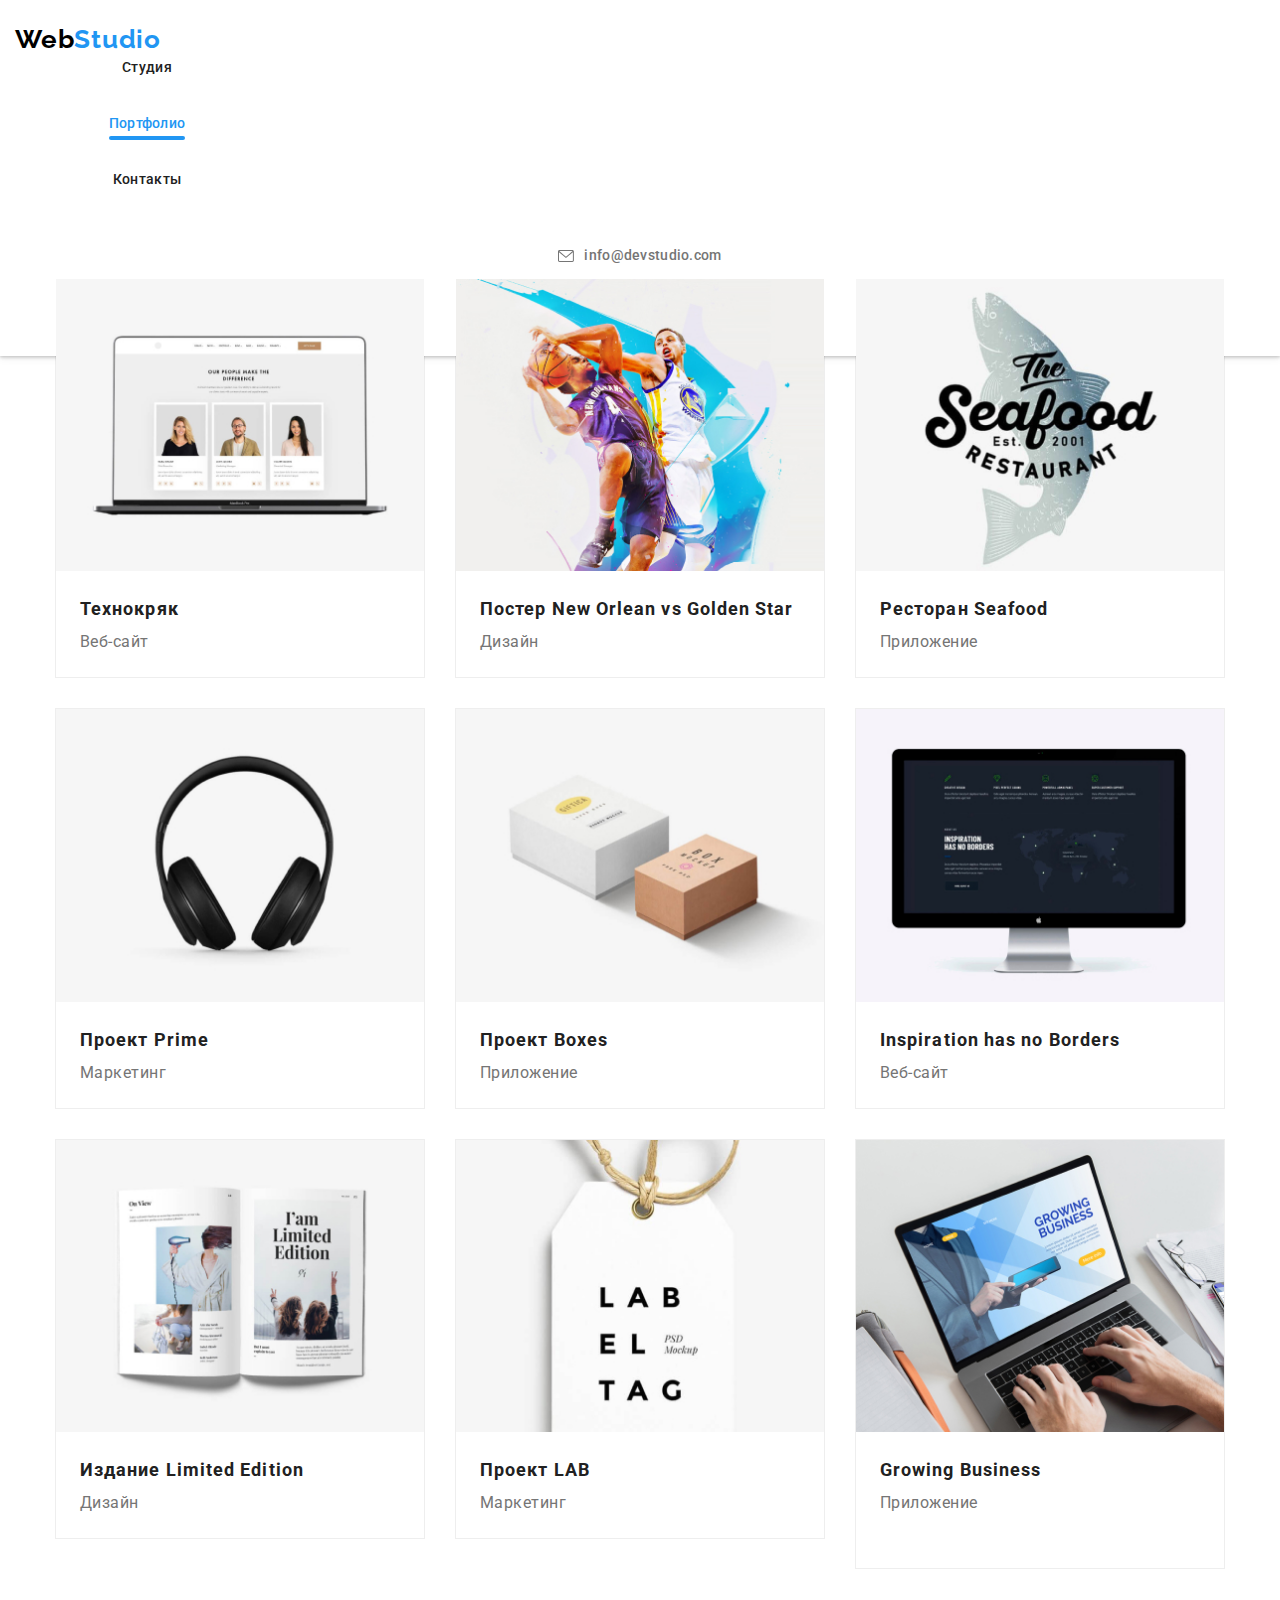
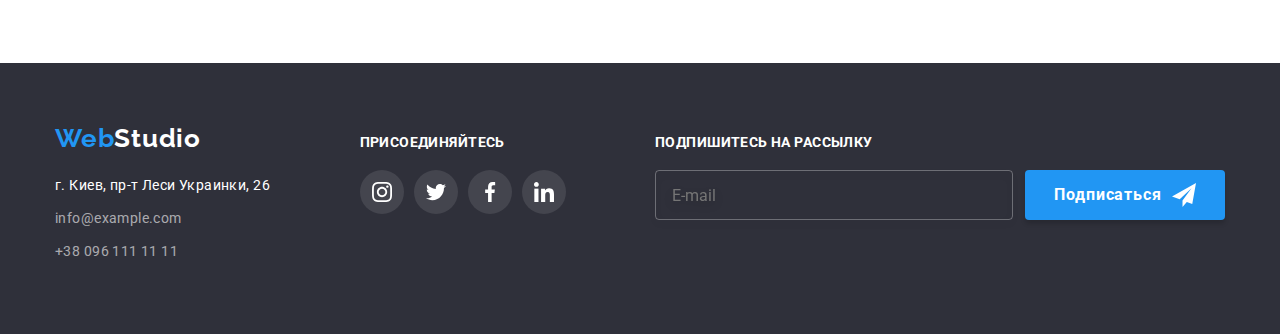
==== commit e5676df9: "роблю хедер на тебл і комп" ====
--- a/portfolio.html
+++ b/portfolio.html
@@ -16,38 +16,42 @@
 
       <header class="header">
         <div class="header__container container">
-          
-            <nav navigation>
+          <nav class="navigation">
             <a class="header__logo" href="./index.html" aria-label="логотип">Web<span class="header__studio">Studio</span></a>
-              <button type="button" class="menu-button" aria-expanded="false" aria-controls="menu-container" data-menu-button>
-                <svg width="40" height="40" aria-label="Переключатель мобильного меню">
-                  <use class="icon-close" href="./img/icons/sprite.svg#closemenu"></use>
-                  <use class="icon-menu" href="./img/icons/sprite.svg#openmenu"></use>
-                </svg>
-              </button>
-
+            <button type="button" class="menu-button is-open" aria-expanded="false" aria-controls="menu-container"
+              data-menu-button>
+              <svg width="40" height="40" aria-label="Переключатель мобильного меню">
+                <use class="icon-close" href="./img/icons/sprite.svg#closemenu"></use>
+                <use class="icon-menu" href="./img/icons/sprite.svg#openmenu"></use>
+              </svg>
+            </button>
+            <div class="menu-container" data-menu>
               <ul class="navigation__list list">
                 <li class="navigation__item"><a href="./index.html"
                     class="navigation__link">Студия</a></li>
-                <li class="navigation__item"><a href="./portfolio.html" class="navigation__link navigation__link_special">Портфолио</a></li>
-                <li class="navigation__item"><a href="#Контакты" class="navigation__link">Контакты</a></li>
+                <li class="navigation__item"><a href="./portfolio.html" 
+                    class="navigation__link navigation__link_special">Портфолио</a></li>
+                <li class="navigation__item"><a href="#Контакты" 
+                    class="navigation__link">Контакты</a></li>
               </ul>
-                 
-            <ul class="auth-nav list">
-              <li><a href="mailto:info@devstudio.com" class="auth-nav__item auth-nav__item_email">
-                  <svg class="auth-nav__icon" width="16px" height="12">
-                    <use href="./img/icons/sprite.svg#icon-envelope"></use>
-                  </svg>
-                  info@devstudio.com</a></li>
-              <li><a href="tel:+380961111111" class="auth-nav__item auth-nav__item_tel">
-                  <svg class="auth-nav__icon" width="16px" height="12">
-                    <use href="./img/icons/sprite.svg#icon-smartphone"></use>
-                  </svg>
-                  +38 096 111 11 11</a></li>
-            </ul>
-            </nav>
-          </div>
-        
+      
+              <ul class="auth-nav list">
+                <li><a href="mailto:info@devstudio.com" class="auth-nav__item auth-nav__item_email">
+                    <svg class="auth-nav__icon" width="16px" height="12">
+                      <use href="./img/icons/sprite.svg#icon-envelope"></use>
+                    </svg>
+                    info@devstudio.com</a>
+                </li>
+                <li><a href="tel:+380961111111" class="auth-nav__item auth-nav__item_tel">
+                    <svg class="auth-nav__icon" width="16px" height="12">
+                      <use href="./img/icons/sprite.svg#icon-smartphone"></use>
+                    </svg>
+                    +38 096 111 11 11</a>
+                </li>
+              </ul>
+            </div>
+          </nav>
+        </div>
       </header>
 
       <main class="main">
@@ -326,5 +330,8 @@
       
         </div>
       </footer>
+
+      <script src="./js/btn-menu.js"></script>
+
   </body>
 </html>
--- a/css/main.min.css
+++ b/css/main.min.css
@@ -1,2 +1,2 @@
-html{box-sizing:border-box}*{margin:0;padding:0}*,*::before,*::after{box-sizing:inherit}img{display:block}body{background-color:#ffffff;color:#757575;font-family:"Roboto", sans-serif;letter-spacing:0.03em}.container{width:100%;padding-left:15px;padding-right:15px;margin-right:auto;margin-left:auto}@media screen and (min-width: 480px){.container{width:480px}}@media screen and (min-width: 768px){.container{width:768px}}@media screen and (min-width: 1200px){.container{width:1200px}}.list{list-style:none}.header{border-bottom:1px solid #ececec}.header__logo{width:145px;height:31px;color:#000000;text-decoration:none;font-family:"Raleway", sans-serif;font-style:normal;font-weight:bold;font-size:26px;line-height:1.19;letter-spacing:0.03em;margin-right:93px}.header__studio{color:#2196f3}.header__container{display:flex;align-items:flex-start;align-items:center}.navigation__list{display:flex;max-width:294px}.navigation__link{font-style:normal;font-weight:500;font-size:14px;line-height:1.14;letter-spacing:0.02em;color:#212121;text-decoration:none;position:relative;display:block;padding-top:32px;padding-bottom:32px}.navigation__link_special{color:#2196f3}.navigation__link:hover,.navigation__link:focus{color:#2196f3;transition:250ms cubic-bezier(0.4, 0, 0.2, 1)}.navigation__link::after{content:"";position:absolute;display:block;left:0;bottom:-0.3px;width:100%;height:4px;background:#2196f3;border-radius:2px;transform:scaleX(0);transition:250ms cubic-bezier(0.4, 0, 0.2, 1)}.navigation__link:hover::after,.navigation__link:focus::after{transform:scaleX(1);transition:250ms cubic-bezier(0.4, 0, 0.2, 1)}.navigation__link_special::after{content:"";position:absolute;display:block;left:0;bottom:-0.3px;width:100%;height:4px;background:#2196f3;border-radius:2px;transform:scaleX(1);transition:250ms cubic-bezier(0.4, 0, 0.2, 1)}.navigation__item:not(:last-child){margin-right:50px}.auth-nav__item{color:#757575;text-decoration:none;font-weight:500;font-size:14px;line-height:1.14;letter-spacing:0.02em}.auth-nav__item:hover,.auth-nav__item:focus{color:#2196f3;transition:250ms cubic-bezier(0.4, 0, 0.2, 1)}.auth-nav{display:flex;margin-left:auto}.auth-nav__item{display:flex;justify-content:center;align-items:center}.auth-nav__item_tel{margin-left:50px}.auth-nav__icon{margin-right:10px;fill:#757575}.auth-nav__item:hover .auth-nav__icon{fill:#2196f3;transition:250ms cubic-bezier(0.4, 0, 0.2, 1)}.hero{width:100%;padding-top:118px;padding-bottom:118px;background-color:#c4c4c4;background-image:linear-gradient(rgba(47,48,58,0.5), rgba(47,48,58,0.5)),url("../../img/hero/mhero.jpg");background-size:cover;background-position:center}@media screen and (min-device-pixel-ratio: 2), screen and (min-resolution: 192dpi), screen and (min-resolution: 2dppx){.hero{background-image:url("../../img/hero/mhero@2x.jpg")}}@media screen and (min-width: 481px) and (max-width: 768px){.hero{background-image:linear-gradient(rgba(47,48,58,0.5), rgba(47,48,58,0.5)),url("../../img/hero/thero.jpg");background-size:cover;background-position:center}}@media screen and (min-device-pixel-ratio: 2), screen and (min-resolution: 192dpi), screen and (min-resolution: 2dppx){.hero{background-image:url("../../img/hero/thero@2x.jpg")}}@media screen and (min-width: 769px){.hero{padding-top:200px;padding-bottom:200px}.hero{background-image:linear-gradient(rgba(47,48,58,0.5), rgba(47,48,58,0.5)),url("../../img/hero/dhero.jpg");background-size:cover;background-position:center}}@media screen and (min-device-pixel-ratio: 2), screen and (min-resolution: 192dpi), screen and (min-resolution: 2dppx){.hero{background-image:url("../../img/hero/dhero@2x.jpg")}}.hero__content{margin-left:auto;margin-right:auto;padding:0;text-align:center}@media screen and (min-width: 480px) and (max-width: 1199px){.hero__content__content{width:360px}}@media screen and (min-width: 1200px){.hero__content__content{width:696px}}.hero__title{margin-top:0px;margin-bottom:30px;color:#fff;font-weight:900;font-size:44px;line-height:1.36;letter-spacing:0.06em;text-transform:uppercase}@media screen and (max-width: 1199px){.hero__title__title{font-size:26px;line-height:1.61}}.hero__button{display:inline-block;min-width:200px;height:50px;padding:10px 32px;font-style:normal;font-weight:bold;font-size:16px;line-height:1.875;text-align:center;letter-spacing:0.06em;color:#fff;background:#2196f3;box-shadow:0px 4px 4px rgba(0,0,0,0.15);border-radius:4px}.qualities{padding-top:60px;padding-bottom:60px}@media screen and (min-width: 1200px){.qualities{padding-top:94px;padding-bottom:47px}}.qualities__list{display:block;margin:0 auto}@media screen and (min-width: 768px){.qualities__list{display:flex;flex-wrap:wrap;justify-content:space-between}}@media screen and (min-width: 1200px){.qualities__list{display:flex;justify-content:space-between}}.qualities__item{display:block;width:450px}@media screen and (min-width: 320px) and (max-width: 767px){.qualities__item:not(:last-child){margin-bottom:30px}}@media screen and (min-width: 768px){.qualities__item{width:354px}.qualities__item:nth-child(-n+2){margin-bottom:30px}}@media screen and (min-width: 1200px){.qualities__item{width:270px;display:flex;flex-direction:column;margin-bottom:0}.qualities__item:not(:last-child){margin-right:30px}}.qualities__title{margin-bottom:10px;color:#212121;text-align:center;margin-bottom:10px;font-style:normal;font-weight:bold;font-size:14px;line-height:1.14;letter-spacing:0.03em;text-transform:uppercase}@media screen and (min-width: 768px){.qualities__title{text-align:start}}.qualities__info{color:#757575;font-style:normal;font-weight:normal;font-size:14px;line-height:1.71;letter-spacing:0.03em}.qualities__svg{height:120px;width:450px;border-radius:4px;margin-bottom:30px;display:flex;justify-content:center;align-items:center;background-color:#f5f4fa}@media screen and (min-width: 768px){.qualities__svg{width:354px}}@media screen and (min-width: 1200px){.qualities__svg{width:270px}}.our-projects{padding-top:47px;padding-bottom:94px;display:none}@media screen and (min-width: 1200px){.our-projects{display:block}}.our-projects__title{font-style:normal;font-weight:bold;font-size:36px;line-height:1.17;text-align:center;letter-spacing:0.03em;margin-bottom:50px;color:#212121}.our-projects__list{display:flex;justify-content:center;font-size:0}.our-projects__item{display:block;width:370px;position:relative}.our-projects__item:not(:last-child){margin-right:30px}.our-projects__overlay{position:absolute;bottom:0;left:0;width:370px;height:70px;background:rgba(47,48,58,0.8);padding-top:27px;padding-bottom:27px}.our-projects__overlay-title{font-style:normal;font-weight:bold;font-size:14px;line-height:16px;text-align:center;letter-spacing:0.03em;text-transform:uppercase;color:#ffffff}.ourteam{background:#f5f4fa;padding-bottom:60px;padding-top:60px}@media screen and (min-width: 1200px){.ourteam{padding-bottom:94px;padding-top:94px}}.ourteam__title{font-style:normal;font-weight:bold;font-size:28px;line-height:1.18;text-align:center;letter-spacing:0.03em;margin-bottom:30px;color:#212121}@media screen and (min-width: 1200px){.ourteam__title{font-size:36px;line-height:1.17;margin-bottom:50px}}.ourteam__section-title{font-weight:500;font-size:16px;line-height:19px;text-align:center;letter-spacing:0.03em;margin-bottom:10px;color:#212121}.ourteam__section-info{text-align:center;margin-bottom:16px;color:#757575;font-style:normal;font-weight:normal;font-size:16px;line-height:1.19;text-align:center;letter-spacing:0.03em}.ourteam__img{margin-bottom:30px}.ourteam__list{display:block;margin:0 auto}@media screen and (min-width: 768px){.ourteam__list{display:flex;flex-wrap:wrap;justify-content:space-between}}@media screen and (min-width: 1200px){.ourteam__list{display:flex;justify-content:center}}.ourteam__item{display:block;width:450px;background:#ffffff;box-shadow:0px 1px 3px rgba(0,0,0,0.12),0px 1px 1px rgba(0,0,0,0.14),0px 2px 1px rgba(0,0,0,0.2);border-radius:0px 0px 4px 4px;padding-bottom:30px}@media screen and (min-width: 320px) and (max-width: 767px){.ourteam__item:not(:last-child){margin-bottom:30px}}@media screen and (min-width: 768px){.ourteam__item{width:354px}.ourteam__item:nth-child(-n+2){margin-bottom:30px}}@media screen and (min-width: 1200px){.ourteam__item{width:270px;display:flex;flex-direction:column;margin-bottom:0}.ourteam__item:not(:last-child){margin-right:30px;margin-bottom:0}}.ourteam__social-list{display:flex;justify-content:center}.ourteam__social-link{width:44px;height:44px;background-color:#ffffff;border-radius:50%;display:flex;justify-content:center;align-items:center}.ourteam__social-item:not(:last-child){margin-right:10px}.ourteam__icon{width:20px;height:20px;fill:#afb1b8}.ourteam__social-link:hover,.ourteam__social-link:focus{background-color:#2196f3;transition:250ms cubic-bezier(0.4, 0, 0.2, 1)}.ourteam__social-link:hover .ourteam__icon,.ourteam__social-link:focus .ourteam__icon{fill:#fff;transition:250ms cubic-bezier(0.4, 0, 0.2, 1)}.clients{padding-bottom:60px;padding-top:60px}@media screen and (min-width: 1200px){.clients{padding-bottom:94px;padding-top:94px}}.clients__title{font-style:normal;font-weight:bold;font-size:28px;line-height:1.18;text-align:center;letter-spacing:0.03em;color:#212121;margin-bottom:30px}@media screen and (min-width: 1200px){.clients__title{font-size:36px;line-height:1.17;margin-bottom:50px}}.clients__list{display:flex;flex-wrap:wrap;margin:-15px}.clients__item{border:1px solid #afb1b8;box-sizing:border-box;border-radius:4px;display:flex;justify-content:center;align-items:center;height:90px}@media screen and (min-width: 768px){.clients__item{width:calc((100% - 3 * 30px) / 3);margin:15px}}@media screen and (min-width: 1200px){.clients__item{width:calc((100% - 6 * 30px) / 6);margin:15px}}@media screen and (max-width: 767px){.clients__item{width:calc((100% - 2 * 30px) / 2);margin:15px}}.clients__item:hover,.clients__item:focus{border-color:#2196f3}.clients__icon{fill:#afb1b8}.clients__item:hover .clients__icon,.clients__item:focus .clients__icon{fill:#2196f3;transition:250ms cubic-bezier(0.4, 0, 0.2, 1)}.footer{background:#2f303a;padding-bottom:60px;padding-top:60px}.footer__container{display:flex;flex-direction:column;align-items:center}@media screen and (min-width: 768px){.footer__container{display:flex;flex-direction:row;flex-wrap:wrap;justify-content:space-evenly;align-items:baseline}}@media screen and (min-width: 1200px){.footer__container{display:flex;flex-direction:row;justify-content:space-between;align-items:baseline}}.footer__title{font-style:normal;font-weight:bold;font-size:14px;line-height:16px;letter-spacing:0.03em;text-transform:uppercase;color:#fff;margin-bottom:20px}.footer-contacts{display:flex;flex-direction:column;margin-bottom:60px;align-items:center}@media screen and (min-width: 1200px){.footer-contacts{align-items:flex-start;margin-bottom:0}}.footer-contacts__webstudio{display:inline-block;font-family:"Raleway", sans-serif;font-style:normal;font-weight:bold;font-size:26px;line-height:1.19;letter-spacing:0.03em;color:#2196f3;text-decoration:none;margin-bottom:20px}.footer-contacts__logo{color:#fff}.footer-contacts__street{display:inline-block;font-style:normal;font-weight:normal;font-size:14px;line-height:1.71;letter-spacing:0.03em;color:#fff;margin-bottom:9px}.footer-contacts__info{display:inline-block;font-style:normal;font-weight:normal;font-size:14px;line-height:1.71;text-decoration:none;letter-spacing:0.03em;color:rgba(255,255,255,0.6)}.footer-contacts__mail{display:inline-block;margin-bottom:9px}.footer-contacts__adress{display:flex;flex-direction:column}@media screen and (min-width: 320px) and (max-width: 1199px){.footer-contacts__adress{text-align:center}}.footer-join{width:206px;margin-bottom:60px;text-align:center}@media screen and (min-width: 1200px){.footer-join{text-align:left}}.footer-join__list{display:flex;justify-content:space-between}.footer-join__link{width:44px;height:44px;background:rgba(255,255,255,0.1);border-radius:50%;display:flex;justify-content:center;align-items:center}.footer-join__link:hover,.footer-join__link:hover{background-color:#2196f3;transition:250ms cubic-bezier(0.4, 0, 0.2, 1)}.footer-join__icon{fill:#ffffff;width:20px;height:20px}.footer-subscribe{text-align:center}@media screen and (min-width: 1200px){.footer-subscribe{text-align:left}}.footer-subscribe__form{display:flex;justify-content:center;align-items:center;flex-direction:column}@media screen and (min-width: 1200px){.footer-subscribe__form{display:flex;flex-direction:row}}.footer-subscribe__input{width:450px;height:50px;border:1px solid rgba(255,255,255,0.3);box-sizing:border-box;filter:drop-shadow(0px 4px 4px rgba(0,0,0,0.15));border-radius:4px;background:transparent;padding-left:16px;color:#fff}@media screen and (min-width: 320px) and (max-width: 1199px){.footer-subscribe__input{margin-bottom:20px}}@media screen and (min-width: 1200px){.footer-subscribe__input{width:358px}}.footer-subscribe__btn{width:200px;height:50px;box-shadow:0px 4px 4px rgba(0,0,0,0.15);border-radius:4px;background-color:#2196f3;border:none;margin-left:12px;font-style:normal;font-weight:bold;font-size:16px;line-height:30px;letter-spacing:0.06em;color:#ffffff;display:flex;justify-content:center;align-items:center}.footer-subscribe__icon{fill:#ffffff;margin-left:10px}.backdrop{position:fixed;top:0;left:0;width:100%;height:100%;background:rgba(0,0,0,0.2);transition:all 1000ms linear}.is-hidden{opacity:0;visibility:hidden;pointer-events:none}.modal{width:450px;background:#ffffff;box-shadow:0px 1px 3px rgba(0,0,0,0.12),0px 1px 1px rgba(0,0,0,0.14),0px 2px 1px rgba(0,0,0,0.2);border-radius:4px;top:50%;left:50%;transform:translate(-50%, -50%);position:absolute;padding-top:40px;padding-bottom:40px;padding-right:40px;padding-left:40px}@media screen and (min-width: 1200px){.modal{width:528px}}.modal__close{width:30px;height:30px;border-radius:50%;background:#ffffff;border:1px solid rgba(0,0,0,0.1);position:absolute;cursor:pointer;top:8px;right:8px;display:flex;justify-content:center;align-items:center}.modal__close:hover,.modal__close:focus{fill:#2196f3;transition:250ms cubic-bezier(0.4, 0, 0.2, 1)}.modal__form-field{position:relative;margin-bottom:28px;width:100%}.modal__form{display:flex;flex-direction:column;align-items:center}.modal__input{width:100%;height:40px;left:576px;top:382px;border:1px solid rgba(33,33,33,0.2);border-radius:4px;padding-left:42px}.modal__input:focus,.modal__input:hover,.modal__textarea:focus,.modal__textarea:hover{outline:none;border-color:#2196f3}.modal__input:hover+.modal__icon,.modal__input:focus+.modal__icon{fill:#2196f3}.modal__textarea{width:100%;height:120px;border:1px solid rgba(33,33,33,0.2);box-sizing:border-box;border-radius:4px;resize:none;padding:12px 16px}.modal__icon{width:18px;height:18px;position:absolute;top:50%;left:12px;transform:translateY(-50%)}.modal__label{position:absolute;top:-18px;left:0;font-style:normal;font-weight:normal;font-size:12px;line-height:14px;letter-spacing:0.01em;color:#757575}.modal__title{margin-bottom:30px;font-weight:bold;font-size:20px;line-height:23px;text-align:center;letter-spacing:0.03em;color:#212121}.modal__label-policy{font-style:normal;font-weight:normal;font-size:12px;line-height:1.17;letter-spacing:0.03em;color:#757575;padding-bottom:30px;text-align:right;display:flex;align-items:center;justify-content:center}@media screen and (min-width: 1200px){.modal__label-policy{font-size:14px;line-height:1.71}}.modal__label-policy::before{content:"";display:block;height:15px;width:16px;border:1px solid black;margin-right:8px}.modal__checkbox:checked+.modal__label-policy::before{background-image:url("../img/icon/check.svg");border:none}.modal__btn{width:200px;height:50px;background:#2196f3;box-shadow:0px 4px 4px rgba(0,0,0,0.15);border-radius:4px;font-style:normal;font-weight:bold;font-size:16px;line-height:30px;border:none;color:#ffffff}.modal__policy-field{display:flex;flex-wrap:wrap;justify-content:center}.modal__btn:focus{background-color:#188ce8}.visually-hidden{position:absolute !important;clip:rect(1px 1px 1px 1px);clip:rect(1px, 1px, 1px, 1px);padding:0 !important;border:0 !important;height:1px !important;width:1px !important;overflow:hidden}.button{padding-top:60px;padding-bottom:60px}@media screen and (min-width: 1200px){.button{padding-top:94px;padding-bottom:94px}}.button__icon{padding:6px 22px;background:#f5f4fa;border-radius:4px;font-style:normal;font-weight:500;font-size:16px;line-height:26px;color:#212121;text-align:center;letter-spacing:0.03em;border:none}.button__icon:hover,.button__icon:focus{background:#2196f3;box-shadow:0px 3px 1px rgba(0,0,0,0.1),0px 1px 2px rgba(0,0,0,0.08),0px 2px 2px rgba(0,0,0,0.12);border-radius:4px;color:#fff;transition:250ms cubic-bezier(0.4, 0, 0.2, 1)}.button__list{display:flex;justify-content:flex-start;margin-bottom:40px;flex-wrap:wrap}.button__item:not(:last-child){margin-right:8px}@media screen and (min-width: 320px){.button__item:nth-child(-n+3){margin-bottom:15px}}@media screen and (min-width: 768px){.button__list{display:flex;justify-content:center;margin-bottom:30px}}@media screen and (min-width: 1200px){.button__list{margin-bottom:50px}}.projects__title{font-style:normal;font-weight:bold;font-size:18px;line-height:36px;color:#212121;letter-spacing:0.06em}.projects__info{font-style:normal;font-weight:normal;font-size:16px;line-height:30px;color:#757575;letter-spacing:0.03em}.projects__list{display:flex;flex-wrap:wrap;justify-content:space-between}.projects__item{display:block;background:#ffffff;border:1px solid #eeeeee;box-sizing:border-box;width:450px}.projects__item:not(:last-child){margin-bottom:30px}@media screen and (min-width: 768px){.projects__item{width:354px}}@media screen and (min-width: 1200px){.projects__item{width:370px}.projects__item:not(:nth-child(n+7)){margin-bottom:30px}}.projects__item:hover,.projects__item:focus{background:#ffffff;border:1px solid #eeeeee;box-sizing:border-box;box-shadow:0px 1px 1px rgba(0,0,0,0.12),0px 4px 4px rgba(0,0,0,0.06),1px 4px 6px rgba(0,0,0,0.16)}.projects__container{padding:20px 24px}.projects__overlay{position:relative;overflow:hidden}.projects__paragraph{font-style:normal;font-weight:normal;font-size:18px;line-height:1.55;letter-spacing:0.03em;color:#ffffff;position:absolute;top:0.5px;left:0;width:100%;height:100%;transform:translateY(100%);transition:transform 250ms ease;background-color:rgba(33,150,243,0.9);padding:63px 24px}.projects__item:hover .projects__paragraph,.projects__item:focus .projects__paragraph{transform:translateY(0);transition:250ms cubic-bezier(0.4, 0, 0.2, 1)}
+html{box-sizing:border-box}*{margin:0;padding:0}*,*::before,*::after{box-sizing:inherit}img{display:block}body{background-color:#ffffff;color:#757575;font-family:"Roboto", sans-serif;letter-spacing:0.03em}.container{width:100%;padding-left:15px;padding-right:15px;margin-right:auto;margin-left:auto}@media screen and (min-width: 480px){.container{width:480px}}@media screen and (min-width: 768px){.container{width:768px}}@media screen and (min-width: 1200px){.container{width:1200px}}.list{list-style:none}.header{border-bottom:1px solid #ececec;padding-top:10px;padding-bottom:10px;position:relative}@media screen and (min-width: 768px){.header{padding-top:21px;padding-bottom:21px}}@media screen and (min-width: 1200px){.header{padding-top:24px;padding-bottom:25px}}.header__container{width:100%}.header__logo{width:134px;height:31px;color:#000000;text-decoration:none;font-family:"Raleway", sans-serif;font-style:normal;font-weight:bold;font-size:26px;line-height:1.19;letter-spacing:0.03em;z-index:1}@media screen and (min-width: 1200px){.header__logo{width:145px}}.header__studio{color:#2196f3}.menu-button{display:inline-flex;margin:0;padding:0;border:none;background-color:transparent}@media screen and (min-width: 768px){.menu-button{display:none}}.menu-button .icon-close{display:none}.menu-button.is-open .icon-close{display:block}.menu-button.is-open .icon-menu{display:none}.menu-container{display:none;padding-top:60px;padding-bottom:60px;margin:0 auto;position:absolute;top:100%;left:0;width:100%;background:#ffffff;box-shadow:0px 4px 8px rgba(0,0,0,0.04),0px 2px 4px rgba(0,0,0,0.08),0px 1px 3px rgba(0,0,0,0.16)}.menu-container.is-open{display:flex;flex-direction:column;align-items:center;z-index:1}@media screen and (min-width: 768px){.menu-container.is-open{display:none}}@media screen and (min-width: 768px){.menu-container{display:block;top:0;left:0}}.navigation{display:flex;justify-content:space-between;align-items:center}.navigation__list{display:flex;flex-direction:column;align-items:center;max-width:294px;margin-bottom:60px}.navigation__link{font-style:normal;font-weight:500;font-size:14px;line-height:1.14;letter-spacing:0.02em;color:#212121;text-decoration:none;position:relative;display:block}.navigation__item:not(:last-child){margin-bottom:40px}.navigation__link_special{color:#2196f3}.navigation__link:hover,.navigation__link:focus{color:#2196f3;transition:250ms cubic-bezier(0.4, 0, 0.2, 1)}.navigation__link::after{content:"";position:absolute;display:block;left:0;top:20px;width:100%;height:4px;background:#2196f3;border-radius:2px;transform:scaleX(0);transition:250ms cubic-bezier(0.4, 0, 0.2, 1)}.navigation__link:hover::after,.navigation__link:focus::after{transform:scaleX(1);transition:250ms cubic-bezier(0.4, 0, 0.2, 1)}.navigation__link_special::after{content:"";position:absolute;display:block;left:0;bottom:-0.3px;width:100%;height:4px;background:#2196f3;border-radius:2px;transform:scaleX(1);transition:250ms cubic-bezier(0.4, 0, 0.2, 1)}.auth-nav{display:flex;flex-direction:column;align-items:center}.auth-nav__item{color:#757575;text-decoration:none;font-weight:500;font-size:14px;line-height:1.14;letter-spacing:0.02em}.auth-nav__item:hover,.auth-nav__item:focus{color:#2196f3;transition:250ms cubic-bezier(0.4, 0, 0.2, 1)}.auth-nav__item{display:flex;justify-content:center;align-items:center}.auth-nav__item_email{margin-bottom:16px}.auth-nav__icon{margin-right:10px;fill:#757575}.auth-nav__item:hover .auth-nav__icon{fill:#2196f3;transition:250ms cubic-bezier(0.4, 0, 0.2, 1)}.hero{width:100%;padding-top:118px;padding-bottom:118px;background-color:#c4c4c4;background-image:linear-gradient(rgba(47,48,58,0.5), rgba(47,48,58,0.5)),url("../img/hero/mhero.jpg");background-size:cover;background-position:center}@media screen and (min-device-pixel-ratio: 2), screen and (min-resolution: 192dpi), screen and (min-resolution: 2dppx){.hero{background-image:url("../img/hero/mhero@2x.jpg")}}@media screen and (min-width: 481px) and (max-width: 768px){.hero{background-image:linear-gradient(rgba(47,48,58,0.5), rgba(47,48,58,0.5)),url("../img/hero/thero.jpg");background-size:cover;background-position:center}}@media screen and (min-device-pixel-ratio: 2), screen and (min-resolution: 192dpi), screen and (min-resolution: 2dppx){.hero{background-image:url("../img/hero/thero@2x.jpg")}}@media screen and (min-width: 769px){.hero{padding-top:200px;padding-bottom:200px}.hero{background-image:linear-gradient(rgba(47,48,58,0.5), rgba(47,48,58,0.5)),url("../img/hero/dhero.jpg");background-size:cover;background-position:center}}@media screen and (min-device-pixel-ratio: 2), screen and (min-resolution: 192dpi), screen and (min-resolution: 2dppx){.hero{background-image:url("../img/hero/dhero@2x.jpg")}}.hero__content{margin-left:auto;margin-right:auto;padding:0;text-align:center}@media screen and (min-width: 480px) and (max-width: 1199px){.hero__content__content{width:360px}}@media screen and (min-width: 1200px){.hero__content__content{width:696px}}.hero__title{margin-top:0px;margin-bottom:30px;color:#fff;font-weight:900;font-size:26px;line-height:1.61;letter-spacing:0.06em;text-transform:uppercase}@media screen and (min-width: 1200px){.hero__title__title{font-size:44px;line-height:1.36}}.hero__button{display:inline-block;height:50px;padding:10px 32px;font-style:normal;font-weight:bold;font-size:16px;line-height:1.875;text-align:center;letter-spacing:0.06em;color:#fff;background:#2196f3;box-shadow:0px 4px 4px rgba(0,0,0,0.15);border-radius:4px}.qualities{padding-top:60px;padding-bottom:60px}@media screen and (min-width: 1200px){.qualities{padding-top:94px;padding-bottom:47px}}.qualities__list{display:block;margin:0 auto}@media screen and (min-width: 768px){.qualities__list{display:flex;flex-wrap:wrap;justify-content:space-between}}@media screen and (min-width: 1200px){.qualities__list{display:flex;justify-content:space-between}}.qualities__item{display:block;width:100%}@media screen and (min-width: 320px) and (max-width: 767px){.qualities__item:not(:last-child){margin-bottom:30px}}@media screen and (min-width: 768px){.qualities__item{width:354px}.qualities__item:nth-child(-n+2){margin-bottom:30px}}@media screen and (min-width: 1200px){.qualities__item{width:270px;display:flex;flex-direction:column;margin-bottom:0}.qualities__item:not(:last-child){margin-right:30px}}.qualities__title{margin-bottom:10px;color:#212121;text-align:center;margin-bottom:10px;font-style:normal;font-weight:bold;font-size:14px;line-height:1.14;letter-spacing:0.03em;text-transform:uppercase}@media screen and (min-width: 768px){.qualities__title{text-align:start}}.qualities__info{color:#757575;font-style:normal;font-weight:normal;font-size:14px;line-height:1.71;letter-spacing:0.03em}.qualities__svg{height:120px;width:100%;border-radius:4px;margin-bottom:30px;display:flex;justify-content:center;align-items:center;background-color:#f5f4fa}@media screen and (min-width: 768px){.qualities__svg{width:354px}}@media screen and (min-width: 1200px){.qualities__svg{width:270px}}.our-projects{padding-top:47px;padding-bottom:94px;display:none}@media screen and (min-width: 1200px){.our-projects{display:block}}.our-projects__title{font-style:normal;font-weight:bold;font-size:36px;line-height:1.17;text-align:center;letter-spacing:0.03em;margin-bottom:50px;color:#212121}.our-projects__list{display:flex;justify-content:center;font-size:0}.our-projects__item{display:block;width:370px;position:relative}.our-projects__item:not(:last-child){margin-right:30px}.our-projects__overlay{position:absolute;bottom:0;left:0;width:370px;height:70px;background:rgba(47,48,58,0.8);padding-top:27px;padding-bottom:27px}.our-projects__overlay-title{font-style:normal;font-weight:bold;font-size:14px;line-height:16px;text-align:center;letter-spacing:0.03em;text-transform:uppercase;color:#ffffff}.ourteam{background:#f5f4fa;padding-bottom:60px;padding-top:60px}@media screen and (min-width: 1200px){.ourteam{padding-bottom:94px;padding-top:94px}}.ourteam__title{font-style:normal;font-weight:bold;font-size:28px;line-height:1.18;text-align:center;letter-spacing:0.03em;margin-bottom:30px;color:#212121}@media screen and (min-width: 1200px){.ourteam__title{font-size:36px;line-height:1.17;margin-bottom:50px}}.ourteam__section-title{font-weight:500;font-size:16px;line-height:19px;text-align:center;letter-spacing:0.03em;margin-bottom:10px;color:#212121}.ourteam__section-info{text-align:center;margin-bottom:16px;color:#757575;font-style:normal;font-weight:normal;font-size:16px;line-height:1.19;text-align:center;letter-spacing:0.03em}.ourteam__img{width:100%;margin-bottom:30px}.ourteam__list{display:block;margin:0 auto}@media screen and (min-width: 768px){.ourteam__list{display:flex;flex-wrap:wrap;justify-content:space-between}}@media screen and (min-width: 1200px){.ourteam__list{display:flex;justify-content:center}}.ourteam__item{display:block;width:100%;background:#ffffff;box-shadow:0px 1px 3px rgba(0,0,0,0.12),0px 1px 1px rgba(0,0,0,0.14),0px 2px 1px rgba(0,0,0,0.2);border-radius:0px 0px 4px 4px;padding-bottom:30px}@media screen and (min-width: 320px) and (max-width: 767px){.ourteam__item:not(:last-child){margin-bottom:30px}}@media screen and (min-width: 768px){.ourteam__item{width:354px}.ourteam__item:nth-child(-n+2){margin-bottom:30px}}@media screen and (min-width: 1200px){.ourteam__item{width:270px;display:flex;flex-direction:column;margin-bottom:0}.ourteam__item:not(:last-child){margin-right:30px;margin-bottom:0}}.ourteam__social-list{display:flex;justify-content:center}.ourteam__social-link{width:44px;height:44px;background-color:#ffffff;border-radius:50%;display:flex;justify-content:center;align-items:center}.ourteam__social-item:not(:last-child){margin-right:10px}.ourteam__icon{width:20px;height:20px;fill:#afb1b8}.ourteam__social-link:hover,.ourteam__social-link:focus{background-color:#2196f3;transition:250ms cubic-bezier(0.4, 0, 0.2, 1)}.ourteam__social-link:hover .ourteam__icon,.ourteam__social-link:focus .ourteam__icon{fill:#fff;transition:250ms cubic-bezier(0.4, 0, 0.2, 1)}.clients{padding-bottom:60px;padding-top:60px}@media screen and (min-width: 1200px){.clients{padding-bottom:94px;padding-top:94px}}.clients__title{font-style:normal;font-weight:bold;font-size:28px;line-height:1.18;text-align:center;letter-spacing:0.03em;color:#212121;margin-bottom:30px}@media screen and (min-width: 1200px){.clients__title{font-size:36px;line-height:1.17;margin-bottom:50px}}.clients__list{display:flex;flex-wrap:wrap;margin:-15px}.clients__item{border:1px solid #afb1b8;box-sizing:border-box;border-radius:4px;display:flex;justify-content:center;align-items:center;height:90px}@media screen and (min-width: 768px){.clients__item{width:calc((100% - 3 * 30px) / 3);margin:15px}}@media screen and (min-width: 1200px){.clients__item{width:calc((100% - 6 * 30px) / 6);margin:15px}}@media screen and (max-width: 767px){.clients__item{width:calc((100% - 2 * 30px) / 2);margin:15px}}.clients__item:hover,.clients__item:focus{border-color:#2196f3}.clients__icon{fill:#afb1b8}.clients__item:hover .clients__icon,.clients__item:focus .clients__icon{fill:#2196f3;transition:250ms cubic-bezier(0.4, 0, 0.2, 1)}.footer{background:#2f303a;padding-bottom:60px;padding-top:60px}.footer__container{display:flex;flex-direction:column;align-items:center}@media screen and (min-width: 768px){.footer__container{display:flex;flex-direction:row;flex-wrap:wrap;justify-content:space-evenly;align-items:baseline}}@media screen and (min-width: 1200px){.footer__container{display:flex;flex-direction:row;justify-content:space-between;align-items:baseline}}.footer__title{font-style:normal;font-weight:bold;font-size:14px;line-height:16px;letter-spacing:0.03em;text-transform:uppercase;color:#fff;margin-bottom:20px}.footer-contacts{display:flex;flex-direction:column;margin-bottom:60px;align-items:center}@media screen and (min-width: 1200px){.footer-contacts{align-items:flex-start;margin-bottom:0}}.footer-contacts__webstudio{display:inline-block;font-family:"Raleway", sans-serif;font-style:normal;font-weight:bold;font-size:26px;line-height:1.19;letter-spacing:0.03em;color:#2196f3;text-decoration:none;margin-bottom:20px}.footer-contacts__logo{color:#fff}.footer-contacts__street{display:inline-block;font-style:normal;font-weight:normal;font-size:14px;line-height:1.71;letter-spacing:0.03em;color:#fff;margin-bottom:9px}.footer-contacts__info{display:inline-block;font-style:normal;font-weight:normal;font-size:14px;line-height:1.71;text-decoration:none;letter-spacing:0.03em;color:rgba(255,255,255,0.6)}.footer-contacts__mail{display:inline-block;margin-bottom:9px}.footer-contacts__adress{display:flex;flex-direction:column}@media screen and (min-width: 200px) and (max-width: 1199px){.footer-contacts__adress{text-align:center}}.footer-join{width:206px;margin-bottom:60px;text-align:center}@media screen and (min-width: 1200px){.footer-join{text-align:left}}.footer-join__list{display:flex;justify-content:space-between}.footer-join__link{width:44px;height:44px;background:rgba(255,255,255,0.1);border-radius:50%;display:flex;justify-content:center;align-items:center}.footer-join__link:hover,.footer-join__link:hover{background-color:#2196f3;transition:250ms cubic-bezier(0.4, 0, 0.2, 1)}.footer-join__icon{fill:#ffffff;width:20px;height:20px}.footer-subscribe{text-align:center;width:100%}@media screen and (min-width: 1200px){.footer-subscribe{text-align:left;width:570px}}.footer-subscribe__form{display:flex;justify-content:center;align-items:center;flex-direction:column}@media screen and (min-width: 1200px){.footer-subscribe__form{display:flex;flex-direction:row}}.footer-subscribe__input{width:100%;height:50px;border:1px solid rgba(255,255,255,0.3);box-sizing:border-box;filter:drop-shadow(0px 4px 4px rgba(0,0,0,0.15));border-radius:4px;background:transparent;padding-left:16px;color:#fff;margin-bottom:20px}@media screen and (min-width: 1200px){.footer-subscribe__input{width:358px;margin-bottom:0}}@media screen and (min-width: 480px) and (max-width: 1199px){.footer-subscribe__input{margin-bottom:20px;width:450px}}.footer-subscribe__btn{width:200px;height:50px;box-shadow:0px 4px 4px rgba(0,0,0,0.15);border-radius:4px;background-color:#2196f3;border:none;margin-left:12px;font-style:normal;font-weight:bold;font-size:16px;line-height:30px;letter-spacing:0.06em;color:#ffffff;display:flex;justify-content:center;align-items:center}.footer-subscribe__icon{fill:#ffffff;margin-left:10px}.backdrop{position:fixed;top:0;left:0;width:100%;height:100%;background:rgba(0,0,0,0.2);transition:all 1000ms linear}.is-hidden{opacity:0;visibility:hidden;pointer-events:none}.modal{max-width:450px;background:#ffffff;box-shadow:0px 1px 3px rgba(0,0,0,0.12),0px 1px 1px rgba(0,0,0,0.14),0px 2px 1px rgba(0,0,0,0.2);border-radius:4px;top:50%;left:50%;transform:translate(-50%, -50%);position:absolute;padding-top:40px;padding-bottom:40px;padding-right:40px;padding-left:40px}@media screen and (min-width: 1200px){.modal{width:528px}}.modal__close{width:30px;height:30px;border-radius:50%;background:#ffffff;border:1px solid rgba(0,0,0,0.1);position:absolute;cursor:pointer;top:8px;right:8px;display:flex;justify-content:center;align-items:center}.modal__close:hover,.modal__close:focus{fill:#2196f3;transition:250ms cubic-bezier(0.4, 0, 0.2, 1)}.modal__form-field{position:relative;margin-bottom:28px;width:100%}.modal__form{display:flex;flex-direction:column;align-items:center}.modal__input{width:100%;height:40px;left:576px;top:382px;border:1px solid rgba(33,33,33,0.2);border-radius:4px;padding-left:42px}.modal__input:focus,.modal__input:hover,.modal__textarea:focus,.modal__textarea:hover{outline:none;border-color:#2196f3}.modal__input:hover+.modal__icon,.modal__input:focus+.modal__icon{fill:#2196f3}.modal__textarea{width:100%;height:120px;border:1px solid rgba(33,33,33,0.2);box-sizing:border-box;border-radius:4px;resize:none;padding:12px 16px}.modal__icon{width:18px;height:18px;position:absolute;top:50%;left:12px;transform:translateY(-50%)}.modal__label{position:absolute;top:-18px;left:0;font-style:normal;font-weight:normal;font-size:12px;line-height:14px;letter-spacing:0.01em;color:#757575}.modal__title{margin-bottom:30px;font-weight:bold;font-size:20px;line-height:23px;text-align:center;letter-spacing:0.03em;color:#212121}.modal__label-policy{font-style:normal;font-weight:normal;font-size:12px;line-height:1.17;letter-spacing:0.03em;color:#757575;padding-bottom:30px;text-align:right;display:flex;align-items:center;justify-content:center}@media screen and (min-width: 1200px){.modal__label-policy{font-size:14px;line-height:1.71}}.modal__label-policy::before{content:"";display:block;height:15px;width:16px;border:1px solid black;margin-right:8px}.modal__checkbox:checked+.modal__label-policy::before{background-image:url("../img/icon/check.svg");border:none}.modal__btn{width:200px;height:50px;background:#2196f3;box-shadow:0px 4px 4px rgba(0,0,0,0.15);border-radius:4px;font-style:normal;font-weight:bold;font-size:16px;line-height:30px;border:none;color:#ffffff}.modal__policy-field{display:flex;flex-wrap:wrap;justify-content:center}.modal__btn:focus{background-color:#188ce8}.visually-hidden{position:absolute !important;clip:rect(1px 1px 1px 1px);clip:rect(1px, 1px, 1px, 1px);padding:0 !important;border:0 !important;height:1px !important;width:1px !important;overflow:hidden}.button{padding-top:60px;padding-bottom:60px}@media screen and (min-width: 1200px){.button{padding-top:94px;padding-bottom:94px}}.button__icon{padding:6px 22px;background:#f5f4fa;border-radius:4px;font-style:normal;font-weight:500;font-size:16px;line-height:26px;color:#212121;text-align:center;letter-spacing:0.03em;border:none}.button__icon:hover,.button__icon:focus{background:#2196f3;box-shadow:0px 3px 1px rgba(0,0,0,0.1),0px 1px 2px rgba(0,0,0,0.08),0px 2px 2px rgba(0,0,0,0.12);border-radius:4px;color:#fff;transition:250ms cubic-bezier(0.4, 0, 0.2, 1)}.button__list{display:flex;justify-content:flex-start;margin-bottom:40px;flex-wrap:wrap}.button__item:not(:last-child){margin-right:8px}@media screen and (min-width: 320px){.button__item:nth-child(-n+3){margin-bottom:15px}}@media screen and (min-width: 768px){.button__list{display:flex;justify-content:center;margin-bottom:30px}}@media screen and (min-width: 1200px){.button__list{margin-bottom:50px}}.projects__title{font-style:normal;font-weight:bold;font-size:18px;line-height:36px;color:#212121;letter-spacing:0.06em}.projects__info{font-style:normal;font-weight:normal;font-size:16px;line-height:30px;color:#757575;letter-spacing:0.03em}.projects__list{display:flex;flex-wrap:wrap;justify-content:space-between}.projects__item{display:block;background:#ffffff;border:1px solid #eeeeee;box-sizing:border-box;width:100%}.projects__item:not(:last-child){margin-bottom:30px}@media screen and (min-width: 768px){.projects__item{width:354px}}@media screen and (min-width: 1200px){.projects__item{width:370px}.projects__item:not(:nth-child(n+7)){margin-bottom:30px}}.projects__item:hover,.projects__item:focus{background:#ffffff;border:1px solid #eeeeee;box-sizing:border-box;box-shadow:0px 1px 1px rgba(0,0,0,0.12),0px 4px 4px rgba(0,0,0,0.06),1px 4px 6px rgba(0,0,0,0.16)}.projects__container{padding:20px 24px}.projects__overlay{position:relative;overflow:hidden}.projects__paragraph{font-style:normal;font-weight:normal;font-size:18px;line-height:1.55;letter-spacing:0.03em;color:#ffffff;position:absolute;top:0.5px;left:0;width:100%;height:100%;transform:translateY(100%);transition:transform 250ms ease;background-color:rgba(33,150,243,0.9);padding:63px 24px}.projects__item:hover .projects__paragraph,.projects__item:focus .projects__paragraph{transform:translateY(0);transition:250ms cubic-bezier(0.4, 0, 0.2, 1)}.picture .img{width:100%}
 /*# sourceMappingURL=main.min.css.map */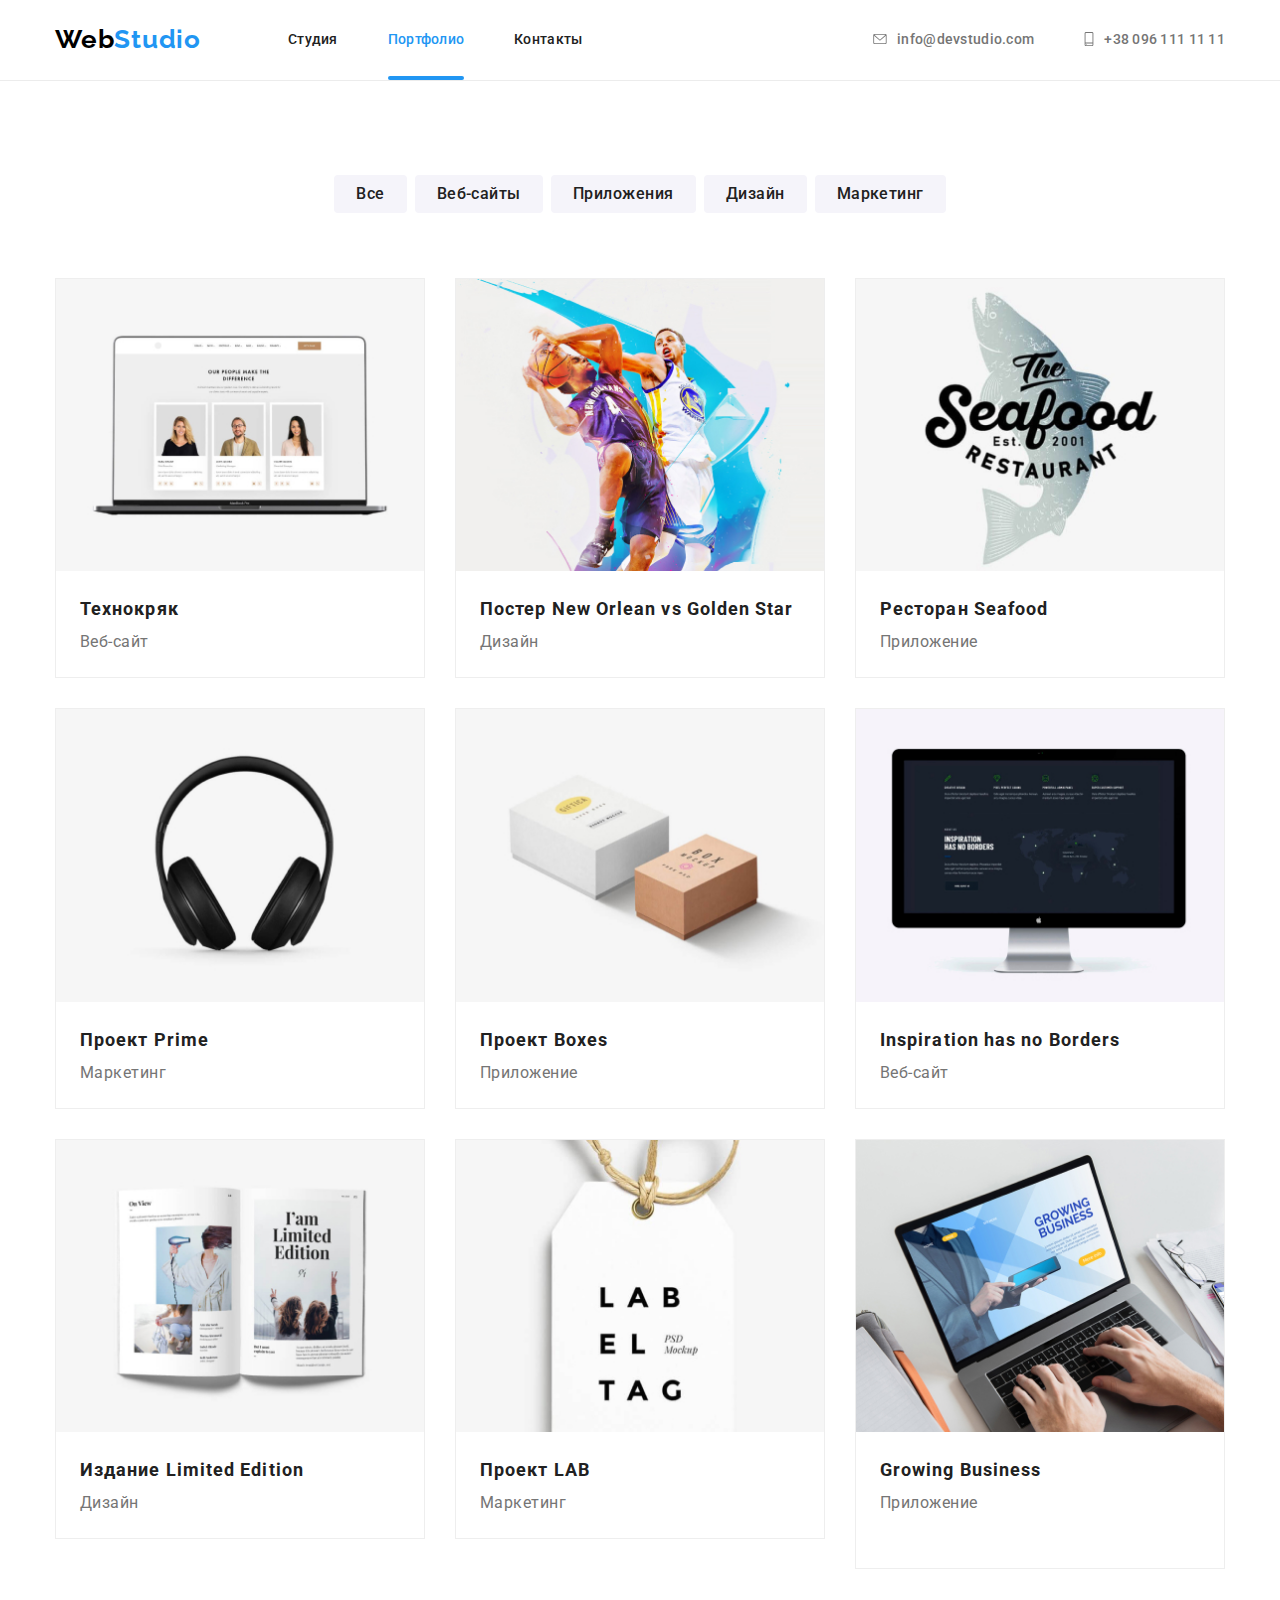
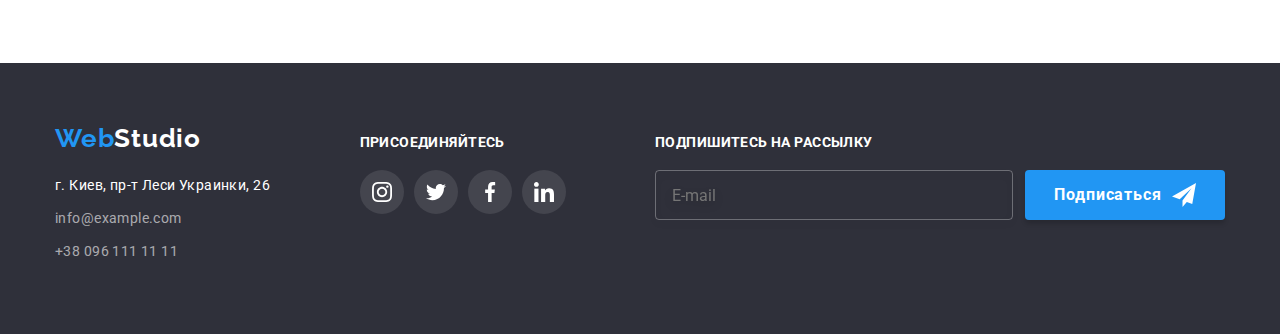
==== commit 69e80f3b: "header's done" ====
--- a/portfolio.html
+++ b/portfolio.html
@@ -37,13 +37,13 @@
       
               <ul class="auth-nav list">
                 <li><a href="mailto:info@devstudio.com" class="auth-nav__item auth-nav__item_email">
-                    <svg class="auth-nav__icon" width="16px" height="12">
+                    <svg class="auth-nav__icon" width="14px" height="10px">
                       <use href="./img/icons/sprite.svg#icon-envelope"></use>
                     </svg>
                     info@devstudio.com</a>
                 </li>
                 <li><a href="tel:+380961111111" class="auth-nav__item auth-nav__item_tel">
-                    <svg class="auth-nav__icon" width="16px" height="12">
+                    <svg class="auth-nav__icon" width="10px" height="14px">
                       <use href="./img/icons/sprite.svg#icon-smartphone"></use>
                     </svg>
                     +38 096 111 11 11</a>
--- a/css/main.min.css
+++ b/css/main.min.css
@@ -1,2 +1,2 @@
-html{box-sizing:border-box}*{margin:0;padding:0}*,*::before,*::after{box-sizing:inherit}img{display:block}body{background-color:#ffffff;color:#757575;font-family:"Roboto", sans-serif;letter-spacing:0.03em}.container{width:100%;padding-left:15px;padding-right:15px;margin-right:auto;margin-left:auto}@media screen and (min-width: 480px){.container{width:480px}}@media screen and (min-width: 768px){.container{width:768px}}@media screen and (min-width: 1200px){.container{width:1200px}}.list{list-style:none}.header{border-bottom:1px solid #ececec;padding-top:10px;padding-bottom:10px;position:relative}@media screen and (min-width: 768px){.header{padding-top:21px;padding-bottom:21px}}@media screen and (min-width: 1200px){.header{padding-top:24px;padding-bottom:25px}}.header__container{width:100%}.header__logo{width:134px;height:31px;color:#000000;text-decoration:none;font-family:"Raleway", sans-serif;font-style:normal;font-weight:bold;font-size:26px;line-height:1.19;letter-spacing:0.03em;z-index:1}@media screen and (min-width: 1200px){.header__logo{width:145px}}.header__studio{color:#2196f3}.menu-button{display:inline-flex;margin:0;padding:0;border:none;background-color:transparent}@media screen and (min-width: 768px){.menu-button{display:none}}.menu-button .icon-close{display:none}.menu-button.is-open .icon-close{display:block}.menu-button.is-open .icon-menu{display:none}.menu-container{display:none;padding-top:60px;padding-bottom:60px;margin:0 auto;position:absolute;top:100%;left:0;width:100%;background:#ffffff;box-shadow:0px 4px 8px rgba(0,0,0,0.04),0px 2px 4px rgba(0,0,0,0.08),0px 1px 3px rgba(0,0,0,0.16)}.menu-container.is-open{display:flex;flex-direction:column;align-items:center;z-index:1}@media screen and (min-width: 768px){.menu-container.is-open{display:none}}@media screen and (min-width: 768px){.menu-container{display:block;top:0;left:0}}.navigation{display:flex;justify-content:space-between;align-items:center}.navigation__list{display:flex;flex-direction:column;align-items:center;max-width:294px;margin-bottom:60px}.navigation__link{font-style:normal;font-weight:500;font-size:14px;line-height:1.14;letter-spacing:0.02em;color:#212121;text-decoration:none;position:relative;display:block}.navigation__item:not(:last-child){margin-bottom:40px}.navigation__link_special{color:#2196f3}.navigation__link:hover,.navigation__link:focus{color:#2196f3;transition:250ms cubic-bezier(0.4, 0, 0.2, 1)}.navigation__link::after{content:"";position:absolute;display:block;left:0;top:20px;width:100%;height:4px;background:#2196f3;border-radius:2px;transform:scaleX(0);transition:250ms cubic-bezier(0.4, 0, 0.2, 1)}.navigation__link:hover::after,.navigation__link:focus::after{transform:scaleX(1);transition:250ms cubic-bezier(0.4, 0, 0.2, 1)}.navigation__link_special::after{content:"";position:absolute;display:block;left:0;bottom:-0.3px;width:100%;height:4px;background:#2196f3;border-radius:2px;transform:scaleX(1);transition:250ms cubic-bezier(0.4, 0, 0.2, 1)}.auth-nav{display:flex;flex-direction:column;align-items:center}.auth-nav__item{color:#757575;text-decoration:none;font-weight:500;font-size:14px;line-height:1.14;letter-spacing:0.02em}.auth-nav__item:hover,.auth-nav__item:focus{color:#2196f3;transition:250ms cubic-bezier(0.4, 0, 0.2, 1)}.auth-nav__item{display:flex;justify-content:center;align-items:center}.auth-nav__item_email{margin-bottom:16px}.auth-nav__icon{margin-right:10px;fill:#757575}.auth-nav__item:hover .auth-nav__icon{fill:#2196f3;transition:250ms cubic-bezier(0.4, 0, 0.2, 1)}.hero{width:100%;padding-top:118px;padding-bottom:118px;background-color:#c4c4c4;background-image:linear-gradient(rgba(47,48,58,0.5), rgba(47,48,58,0.5)),url("../img/hero/mhero.jpg");background-size:cover;background-position:center}@media screen and (min-device-pixel-ratio: 2), screen and (min-resolution: 192dpi), screen and (min-resolution: 2dppx){.hero{background-image:url("../img/hero/mhero@2x.jpg")}}@media screen and (min-width: 481px) and (max-width: 768px){.hero{background-image:linear-gradient(rgba(47,48,58,0.5), rgba(47,48,58,0.5)),url("../img/hero/thero.jpg");background-size:cover;background-position:center}}@media screen and (min-device-pixel-ratio: 2), screen and (min-resolution: 192dpi), screen and (min-resolution: 2dppx){.hero{background-image:url("../img/hero/thero@2x.jpg")}}@media screen and (min-width: 769px){.hero{padding-top:200px;padding-bottom:200px}.hero{background-image:linear-gradient(rgba(47,48,58,0.5), rgba(47,48,58,0.5)),url("../img/hero/dhero.jpg");background-size:cover;background-position:center}}@media screen and (min-device-pixel-ratio: 2), screen and (min-resolution: 192dpi), screen and (min-resolution: 2dppx){.hero{background-image:url("../img/hero/dhero@2x.jpg")}}.hero__content{margin-left:auto;margin-right:auto;padding:0;text-align:center}@media screen and (min-width: 480px) and (max-width: 1199px){.hero__content__content{width:360px}}@media screen and (min-width: 1200px){.hero__content__content{width:696px}}.hero__title{margin-top:0px;margin-bottom:30px;color:#fff;font-weight:900;font-size:26px;line-height:1.61;letter-spacing:0.06em;text-transform:uppercase}@media screen and (min-width: 1200px){.hero__title__title{font-size:44px;line-height:1.36}}.hero__button{display:inline-block;height:50px;padding:10px 32px;font-style:normal;font-weight:bold;font-size:16px;line-height:1.875;text-align:center;letter-spacing:0.06em;color:#fff;background:#2196f3;box-shadow:0px 4px 4px rgba(0,0,0,0.15);border-radius:4px}.qualities{padding-top:60px;padding-bottom:60px}@media screen and (min-width: 1200px){.qualities{padding-top:94px;padding-bottom:47px}}.qualities__list{display:block;margin:0 auto}@media screen and (min-width: 768px){.qualities__list{display:flex;flex-wrap:wrap;justify-content:space-between}}@media screen and (min-width: 1200px){.qualities__list{display:flex;justify-content:space-between}}.qualities__item{display:block;width:100%}@media screen and (min-width: 320px) and (max-width: 767px){.qualities__item:not(:last-child){margin-bottom:30px}}@media screen and (min-width: 768px){.qualities__item{width:354px}.qualities__item:nth-child(-n+2){margin-bottom:30px}}@media screen and (min-width: 1200px){.qualities__item{width:270px;display:flex;flex-direction:column;margin-bottom:0}.qualities__item:not(:last-child){margin-right:30px}}.qualities__title{margin-bottom:10px;color:#212121;text-align:center;margin-bottom:10px;font-style:normal;font-weight:bold;font-size:14px;line-height:1.14;letter-spacing:0.03em;text-transform:uppercase}@media screen and (min-width: 768px){.qualities__title{text-align:start}}.qualities__info{color:#757575;font-style:normal;font-weight:normal;font-size:14px;line-height:1.71;letter-spacing:0.03em}.qualities__svg{height:120px;width:100%;border-radius:4px;margin-bottom:30px;display:flex;justify-content:center;align-items:center;background-color:#f5f4fa}@media screen and (min-width: 768px){.qualities__svg{width:354px}}@media screen and (min-width: 1200px){.qualities__svg{width:270px}}.our-projects{padding-top:47px;padding-bottom:94px;display:none}@media screen and (min-width: 1200px){.our-projects{display:block}}.our-projects__title{font-style:normal;font-weight:bold;font-size:36px;line-height:1.17;text-align:center;letter-spacing:0.03em;margin-bottom:50px;color:#212121}.our-projects__list{display:flex;justify-content:center;font-size:0}.our-projects__item{display:block;width:370px;position:relative}.our-projects__item:not(:last-child){margin-right:30px}.our-projects__overlay{position:absolute;bottom:0;left:0;width:370px;height:70px;background:rgba(47,48,58,0.8);padding-top:27px;padding-bottom:27px}.our-projects__overlay-title{font-style:normal;font-weight:bold;font-size:14px;line-height:16px;text-align:center;letter-spacing:0.03em;text-transform:uppercase;color:#ffffff}.ourteam{background:#f5f4fa;padding-bottom:60px;padding-top:60px}@media screen and (min-width: 1200px){.ourteam{padding-bottom:94px;padding-top:94px}}.ourteam__title{font-style:normal;font-weight:bold;font-size:28px;line-height:1.18;text-align:center;letter-spacing:0.03em;margin-bottom:30px;color:#212121}@media screen and (min-width: 1200px){.ourteam__title{font-size:36px;line-height:1.17;margin-bottom:50px}}.ourteam__section-title{font-weight:500;font-size:16px;line-height:19px;text-align:center;letter-spacing:0.03em;margin-bottom:10px;color:#212121}.ourteam__section-info{text-align:center;margin-bottom:16px;color:#757575;font-style:normal;font-weight:normal;font-size:16px;line-height:1.19;text-align:center;letter-spacing:0.03em}.ourteam__img{width:100%;margin-bottom:30px}.ourteam__list{display:block;margin:0 auto}@media screen and (min-width: 768px){.ourteam__list{display:flex;flex-wrap:wrap;justify-content:space-between}}@media screen and (min-width: 1200px){.ourteam__list{display:flex;justify-content:center}}.ourteam__item{display:block;width:100%;background:#ffffff;box-shadow:0px 1px 3px rgba(0,0,0,0.12),0px 1px 1px rgba(0,0,0,0.14),0px 2px 1px rgba(0,0,0,0.2);border-radius:0px 0px 4px 4px;padding-bottom:30px}@media screen and (min-width: 320px) and (max-width: 767px){.ourteam__item:not(:last-child){margin-bottom:30px}}@media screen and (min-width: 768px){.ourteam__item{width:354px}.ourteam__item:nth-child(-n+2){margin-bottom:30px}}@media screen and (min-width: 1200px){.ourteam__item{width:270px;display:flex;flex-direction:column;margin-bottom:0}.ourteam__item:not(:last-child){margin-right:30px;margin-bottom:0}}.ourteam__social-list{display:flex;justify-content:center}.ourteam__social-link{width:44px;height:44px;background-color:#ffffff;border-radius:50%;display:flex;justify-content:center;align-items:center}.ourteam__social-item:not(:last-child){margin-right:10px}.ourteam__icon{width:20px;height:20px;fill:#afb1b8}.ourteam__social-link:hover,.ourteam__social-link:focus{background-color:#2196f3;transition:250ms cubic-bezier(0.4, 0, 0.2, 1)}.ourteam__social-link:hover .ourteam__icon,.ourteam__social-link:focus .ourteam__icon{fill:#fff;transition:250ms cubic-bezier(0.4, 0, 0.2, 1)}.clients{padding-bottom:60px;padding-top:60px}@media screen and (min-width: 1200px){.clients{padding-bottom:94px;padding-top:94px}}.clients__title{font-style:normal;font-weight:bold;font-size:28px;line-height:1.18;text-align:center;letter-spacing:0.03em;color:#212121;margin-bottom:30px}@media screen and (min-width: 1200px){.clients__title{font-size:36px;line-height:1.17;margin-bottom:50px}}.clients__list{display:flex;flex-wrap:wrap;margin:-15px}.clients__item{border:1px solid #afb1b8;box-sizing:border-box;border-radius:4px;display:flex;justify-content:center;align-items:center;height:90px}@media screen and (min-width: 768px){.clients__item{width:calc((100% - 3 * 30px) / 3);margin:15px}}@media screen and (min-width: 1200px){.clients__item{width:calc((100% - 6 * 30px) / 6);margin:15px}}@media screen and (max-width: 767px){.clients__item{width:calc((100% - 2 * 30px) / 2);margin:15px}}.clients__item:hover,.clients__item:focus{border-color:#2196f3}.clients__icon{fill:#afb1b8}.clients__item:hover .clients__icon,.clients__item:focus .clients__icon{fill:#2196f3;transition:250ms cubic-bezier(0.4, 0, 0.2, 1)}.footer{background:#2f303a;padding-bottom:60px;padding-top:60px}.footer__container{display:flex;flex-direction:column;align-items:center}@media screen and (min-width: 768px){.footer__container{display:flex;flex-direction:row;flex-wrap:wrap;justify-content:space-evenly;align-items:baseline}}@media screen and (min-width: 1200px){.footer__container{display:flex;flex-direction:row;justify-content:space-between;align-items:baseline}}.footer__title{font-style:normal;font-weight:bold;font-size:14px;line-height:16px;letter-spacing:0.03em;text-transform:uppercase;color:#fff;margin-bottom:20px}.footer-contacts{display:flex;flex-direction:column;margin-bottom:60px;align-items:center}@media screen and (min-width: 1200px){.footer-contacts{align-items:flex-start;margin-bottom:0}}.footer-contacts__webstudio{display:inline-block;font-family:"Raleway", sans-serif;font-style:normal;font-weight:bold;font-size:26px;line-height:1.19;letter-spacing:0.03em;color:#2196f3;text-decoration:none;margin-bottom:20px}.footer-contacts__logo{color:#fff}.footer-contacts__street{display:inline-block;font-style:normal;font-weight:normal;font-size:14px;line-height:1.71;letter-spacing:0.03em;color:#fff;margin-bottom:9px}.footer-contacts__info{display:inline-block;font-style:normal;font-weight:normal;font-size:14px;line-height:1.71;text-decoration:none;letter-spacing:0.03em;color:rgba(255,255,255,0.6)}.footer-contacts__mail{display:inline-block;margin-bottom:9px}.footer-contacts__adress{display:flex;flex-direction:column}@media screen and (min-width: 200px) and (max-width: 1199px){.footer-contacts__adress{text-align:center}}.footer-join{width:206px;margin-bottom:60px;text-align:center}@media screen and (min-width: 1200px){.footer-join{text-align:left}}.footer-join__list{display:flex;justify-content:space-between}.footer-join__link{width:44px;height:44px;background:rgba(255,255,255,0.1);border-radius:50%;display:flex;justify-content:center;align-items:center}.footer-join__link:hover,.footer-join__link:hover{background-color:#2196f3;transition:250ms cubic-bezier(0.4, 0, 0.2, 1)}.footer-join__icon{fill:#ffffff;width:20px;height:20px}.footer-subscribe{text-align:center;width:100%}@media screen and (min-width: 1200px){.footer-subscribe{text-align:left;width:570px}}.footer-subscribe__form{display:flex;justify-content:center;align-items:center;flex-direction:column}@media screen and (min-width: 1200px){.footer-subscribe__form{display:flex;flex-direction:row}}.footer-subscribe__input{width:100%;height:50px;border:1px solid rgba(255,255,255,0.3);box-sizing:border-box;filter:drop-shadow(0px 4px 4px rgba(0,0,0,0.15));border-radius:4px;background:transparent;padding-left:16px;color:#fff;margin-bottom:20px}@media screen and (min-width: 1200px){.footer-subscribe__input{width:358px;margin-bottom:0}}@media screen and (min-width: 480px) and (max-width: 1199px){.footer-subscribe__input{margin-bottom:20px;width:450px}}.footer-subscribe__btn{width:200px;height:50px;box-shadow:0px 4px 4px rgba(0,0,0,0.15);border-radius:4px;background-color:#2196f3;border:none;margin-left:12px;font-style:normal;font-weight:bold;font-size:16px;line-height:30px;letter-spacing:0.06em;color:#ffffff;display:flex;justify-content:center;align-items:center}.footer-subscribe__icon{fill:#ffffff;margin-left:10px}.backdrop{position:fixed;top:0;left:0;width:100%;height:100%;background:rgba(0,0,0,0.2);transition:all 1000ms linear}.is-hidden{opacity:0;visibility:hidden;pointer-events:none}.modal{max-width:450px;background:#ffffff;box-shadow:0px 1px 3px rgba(0,0,0,0.12),0px 1px 1px rgba(0,0,0,0.14),0px 2px 1px rgba(0,0,0,0.2);border-radius:4px;top:50%;left:50%;transform:translate(-50%, -50%);position:absolute;padding-top:40px;padding-bottom:40px;padding-right:40px;padding-left:40px}@media screen and (min-width: 1200px){.modal{width:528px}}.modal__close{width:30px;height:30px;border-radius:50%;background:#ffffff;border:1px solid rgba(0,0,0,0.1);position:absolute;cursor:pointer;top:8px;right:8px;display:flex;justify-content:center;align-items:center}.modal__close:hover,.modal__close:focus{fill:#2196f3;transition:250ms cubic-bezier(0.4, 0, 0.2, 1)}.modal__form-field{position:relative;margin-bottom:28px;width:100%}.modal__form{display:flex;flex-direction:column;align-items:center}.modal__input{width:100%;height:40px;left:576px;top:382px;border:1px solid rgba(33,33,33,0.2);border-radius:4px;padding-left:42px}.modal__input:focus,.modal__input:hover,.modal__textarea:focus,.modal__textarea:hover{outline:none;border-color:#2196f3}.modal__input:hover+.modal__icon,.modal__input:focus+.modal__icon{fill:#2196f3}.modal__textarea{width:100%;height:120px;border:1px solid rgba(33,33,33,0.2);box-sizing:border-box;border-radius:4px;resize:none;padding:12px 16px}.modal__icon{width:18px;height:18px;position:absolute;top:50%;left:12px;transform:translateY(-50%)}.modal__label{position:absolute;top:-18px;left:0;font-style:normal;font-weight:normal;font-size:12px;line-height:14px;letter-spacing:0.01em;color:#757575}.modal__title{margin-bottom:30px;font-weight:bold;font-size:20px;line-height:23px;text-align:center;letter-spacing:0.03em;color:#212121}.modal__label-policy{font-style:normal;font-weight:normal;font-size:12px;line-height:1.17;letter-spacing:0.03em;color:#757575;padding-bottom:30px;text-align:right;display:flex;align-items:center;justify-content:center}@media screen and (min-width: 1200px){.modal__label-policy{font-size:14px;line-height:1.71}}.modal__label-policy::before{content:"";display:block;height:15px;width:16px;border:1px solid black;margin-right:8px}.modal__checkbox:checked+.modal__label-policy::before{background-image:url("../img/icon/check.svg");border:none}.modal__btn{width:200px;height:50px;background:#2196f3;box-shadow:0px 4px 4px rgba(0,0,0,0.15);border-radius:4px;font-style:normal;font-weight:bold;font-size:16px;line-height:30px;border:none;color:#ffffff}.modal__policy-field{display:flex;flex-wrap:wrap;justify-content:center}.modal__btn:focus{background-color:#188ce8}.visually-hidden{position:absolute !important;clip:rect(1px 1px 1px 1px);clip:rect(1px, 1px, 1px, 1px);padding:0 !important;border:0 !important;height:1px !important;width:1px !important;overflow:hidden}.button{padding-top:60px;padding-bottom:60px}@media screen and (min-width: 1200px){.button{padding-top:94px;padding-bottom:94px}}.button__icon{padding:6px 22px;background:#f5f4fa;border-radius:4px;font-style:normal;font-weight:500;font-size:16px;line-height:26px;color:#212121;text-align:center;letter-spacing:0.03em;border:none}.button__icon:hover,.button__icon:focus{background:#2196f3;box-shadow:0px 3px 1px rgba(0,0,0,0.1),0px 1px 2px rgba(0,0,0,0.08),0px 2px 2px rgba(0,0,0,0.12);border-radius:4px;color:#fff;transition:250ms cubic-bezier(0.4, 0, 0.2, 1)}.button__list{display:flex;justify-content:flex-start;margin-bottom:40px;flex-wrap:wrap}.button__item:not(:last-child){margin-right:8px}@media screen and (min-width: 320px){.button__item:nth-child(-n+3){margin-bottom:15px}}@media screen and (min-width: 768px){.button__list{display:flex;justify-content:center;margin-bottom:30px}}@media screen and (min-width: 1200px){.button__list{margin-bottom:50px}}.projects__title{font-style:normal;font-weight:bold;font-size:18px;line-height:36px;color:#212121;letter-spacing:0.06em}.projects__info{font-style:normal;font-weight:normal;font-size:16px;line-height:30px;color:#757575;letter-spacing:0.03em}.projects__list{display:flex;flex-wrap:wrap;justify-content:space-between}.projects__item{display:block;background:#ffffff;border:1px solid #eeeeee;box-sizing:border-box;width:100%}.projects__item:not(:last-child){margin-bottom:30px}@media screen and (min-width: 768px){.projects__item{width:354px}}@media screen and (min-width: 1200px){.projects__item{width:370px}.projects__item:not(:nth-child(n+7)){margin-bottom:30px}}.projects__item:hover,.projects__item:focus{background:#ffffff;border:1px solid #eeeeee;box-sizing:border-box;box-shadow:0px 1px 1px rgba(0,0,0,0.12),0px 4px 4px rgba(0,0,0,0.06),1px 4px 6px rgba(0,0,0,0.16)}.projects__container{padding:20px 24px}.projects__overlay{position:relative;overflow:hidden}.projects__paragraph{font-style:normal;font-weight:normal;font-size:18px;line-height:1.55;letter-spacing:0.03em;color:#ffffff;position:absolute;top:0.5px;left:0;width:100%;height:100%;transform:translateY(100%);transition:transform 250ms ease;background-color:rgba(33,150,243,0.9);padding:63px 24px}.projects__item:hover .projects__paragraph,.projects__item:focus .projects__paragraph{transform:translateY(0);transition:250ms cubic-bezier(0.4, 0, 0.2, 1)}.picture .img{width:100%}
+html{box-sizing:border-box}*{margin:0;padding:0}*,*::before,*::after{box-sizing:inherit}img{display:block}body{background-color:#ffffff;color:#757575;font-family:"Roboto", sans-serif;letter-spacing:0.03em}.container{width:100%;padding-left:15px;padding-right:15px;margin-right:auto;margin-left:auto}@media screen and (min-width: 480px){.container{width:480px}}@media screen and (min-width: 768px){.container{width:768px}}@media screen and (min-width: 1200px){.container{width:1200px}}.list{list-style:none}.header{border-bottom:1px solid #ececec;padding-top:10px;padding-bottom:10px;position:relative}@media screen and (min-width: 768px){.header{padding-top:21px;padding-bottom:21px}}@media screen and (min-width: 1200px){.header{padding-top:24px;padding-bottom:25px}}.header__logo{height:31px;color:#000000;text-decoration:none;font-family:"Raleway", sans-serif;font-style:normal;font-weight:bold;font-size:26px;line-height:1.19;letter-spacing:0.03em;z-index:1}@media screen and (min-width: 768px){.header__logo{margin-right:88px}}@media screen and (min-width: 1200px){.header__logo{width:145px}}.header__studio{color:#2196f3}.menu-button{display:inline-flex;margin:0;padding:0;border:none;background-color:transparent}@media screen and (min-width: 768px){.menu-button{display:none}}.menu-button .icon-close{display:none}.menu-button.is-open .icon-close{display:block}.menu-button.is-open .icon-menu{display:none}.menu-container{display:none;padding-top:60px;padding-bottom:60px;margin:0 auto;position:absolute;top:100%;left:0;width:100%;background:#ffffff;box-shadow:0px 4px 8px rgba(0,0,0,0.04),0px 2px 4px rgba(0,0,0,0.08),0px 1px 3px rgba(0,0,0,0.16)}@media screen and (min-width: 768px){.menu-container{padding:0;position:static;box-shadow:none;display:flex;justify-content:space-between}}.menu-container.is-open{display:flex;flex-direction:column;align-items:center;z-index:1}@media screen and (min-width: 768px){.menu-container.is-open{display:none}}.navigation{display:flex;justify-content:space-between;align-items:center}.navigation__list{display:flex;flex-direction:column;align-items:center;margin-bottom:60px}@media screen and (min-width: 768px){.navigation__list{margin:0;flex-direction:row}}.navigation__link{font-style:normal;font-weight:500;font-size:14px;line-height:1.14;letter-spacing:0.02em;color:#212121;text-decoration:none;position:relative;display:block}@media screen and (max-width: 767px){.navigation__item:not(:last-child){margin-bottom:40px}}@media screen and (min-width: 767px){.navigation__item:not(:last-child){margin-right:50px}}.navigation__link_special{color:#2196f3}.navigation__link:hover,.navigation__link:focus{color:#2196f3;transition:250ms cubic-bezier(0.4, 0, 0.2, 1)}.navigation__link::after{content:"";position:absolute;display:block;left:0;top:20px;width:100%;height:4px;background:#2196f3;border-radius:2px;transform:scaleX(0);transition:250ms cubic-bezier(0.4, 0, 0.2, 1)}@media screen and (min-width: 768px){.navigation__link::after{top:44.5px}}.navigation__link:hover::after,.navigation__link:focus::after{transform:scaleX(1);transition:250ms cubic-bezier(0.4, 0, 0.2, 1)}.navigation__link_special::after{content:"";position:absolute;display:block;left:0;top:20px;width:100%;height:4px;background:#2196f3;border-radius:2px;transform:scaleX(1);transition:250ms cubic-bezier(0.4, 0, 0.2, 1)}@media screen and (min-width: 768px){.navigation__link_special::after{top:44.5px}}.auth-nav{display:flex;flex-direction:column;align-items:center}@media screen and (min-width: 768px){.auth-nav{align-items:flex-start}}@media screen and (min-width: 1200px){.auth-nav{flex-direction:row;justify-content:center;align-items:center}}.auth-nav__item{color:#757575;text-decoration:none;font-weight:500;font-size:18px;line-height:1.17;letter-spacing:0.02em;display:flex;justify-content:center;align-items:center}@media screen and (min-width: 768px){.auth-nav__item{font-size:12px;line-height:1.17}}@media screen and (min-width: 1200px){.auth-nav__item{font-size:14px;line-height:1.14}}.auth-nav__item:hover,.auth-nav__item:focus{color:#2196f3;transition:250ms cubic-bezier(0.4, 0, 0.2, 1)}@media screen and (max-width: 767px){.auth-nav__item_email{margin-bottom:16px}}@media screen and (min-width: 768px) and (max-width: 1199px){.auth-nav__item_email{margin-bottom:10px}}@media screen and (min-width: 1200px){.auth-nav__item_tel{margin-left:50px}}.auth-nav__icon{margin-right:10px;fill:#757575}.auth-nav__item:hover .auth-nav__icon{fill:#2196f3;transition:250ms cubic-bezier(0.4, 0, 0.2, 1)}.hero{width:100%;padding-top:118px;padding-bottom:118px;background-color:#c4c4c4;background-image:linear-gradient(rgba(47,48,58,0.5), rgba(47,48,58,0.5)),url("../img/hero/mhero.jpg");background-size:cover;background-position:center}@media screen and (min-device-pixel-ratio: 2), screen and (min-resolution: 192dpi), screen and (min-resolution: 2dppx){.hero{background-image:url("../img/hero/mhero@2x.jpg")}}@media screen and (min-width: 481px) and (max-width: 768px){.hero{background-image:linear-gradient(rgba(47,48,58,0.5), rgba(47,48,58,0.5)),url("../img/hero/thero.jpg");background-size:cover;background-position:center}}@media screen and (min-device-pixel-ratio: 2), screen and (min-resolution: 192dpi), screen and (min-resolution: 2dppx){.hero{background-image:url("../img/hero/thero@2x.jpg")}}@media screen and (min-width: 769px){.hero{padding-top:200px;padding-bottom:200px}.hero{background-image:linear-gradient(rgba(47,48,58,0.5), rgba(47,48,58,0.5)),url("../img/hero/dhero.jpg");background-size:cover;background-position:center}}@media screen and (min-device-pixel-ratio: 2), screen and (min-resolution: 192dpi), screen and (min-resolution: 2dppx){.hero{background-image:url("../img/hero/dhero@2x.jpg")}}.hero__content{margin-left:auto;margin-right:auto;padding:0;text-align:center}@media screen and (min-width: 480px) and (max-width: 1199px){.hero__content__content{width:360px}}@media screen and (min-width: 1200px){.hero__content__content{width:696px}}.hero__title{margin-top:0px;margin-bottom:30px;color:#fff;font-weight:900;font-size:26px;line-height:1.61;letter-spacing:0.06em;text-transform:uppercase}@media screen and (min-width: 1200px){.hero__title__title{font-size:44px;line-height:1.36}}.hero__button{display:inline-block;height:50px;padding:10px 32px;font-style:normal;font-weight:bold;font-size:16px;line-height:1.875;text-align:center;letter-spacing:0.06em;color:#fff;background:#2196f3;box-shadow:0px 4px 4px rgba(0,0,0,0.15);border-radius:4px}.qualities{padding-top:60px;padding-bottom:60px}@media screen and (min-width: 1200px){.qualities{padding-top:94px;padding-bottom:47px}}.qualities__list{display:block;margin:0 auto}@media screen and (min-width: 768px){.qualities__list{display:flex;flex-wrap:wrap;justify-content:space-between}}@media screen and (min-width: 1200px){.qualities__list{display:flex;justify-content:space-between}}.qualities__item{display:block;width:100%}@media screen and (min-width: 320px) and (max-width: 767px){.qualities__item:not(:last-child){margin-bottom:30px}}@media screen and (min-width: 768px){.qualities__item{width:354px}.qualities__item:nth-child(-n+2){margin-bottom:30px}}@media screen and (min-width: 1200px){.qualities__item{width:270px;display:flex;flex-direction:column;margin-bottom:0}.qualities__item:not(:last-child){margin-right:30px}}.qualities__title{margin-bottom:10px;color:#212121;text-align:center;margin-bottom:10px;font-style:normal;font-weight:bold;font-size:14px;line-height:1.14;letter-spacing:0.03em;text-transform:uppercase}@media screen and (min-width: 768px){.qualities__title{text-align:start}}.qualities__info{color:#757575;font-style:normal;font-weight:normal;font-size:14px;line-height:1.71;letter-spacing:0.03em}.qualities__svg{height:120px;width:100%;border-radius:4px;margin-bottom:30px;display:flex;justify-content:center;align-items:center;background-color:#f5f4fa}@media screen and (min-width: 768px){.qualities__svg{width:354px}}@media screen and (min-width: 1200px){.qualities__svg{width:270px}}.our-projects{padding-top:47px;padding-bottom:94px;display:none}@media screen and (min-width: 1200px){.our-projects{display:block}}.our-projects__title{font-style:normal;font-weight:bold;font-size:36px;line-height:1.17;text-align:center;letter-spacing:0.03em;margin-bottom:50px;color:#212121}.our-projects__list{display:flex;justify-content:center;font-size:0}.our-projects__item{display:block;width:370px;position:relative}.our-projects__item:not(:last-child){margin-right:30px}.our-projects__overlay{position:absolute;bottom:0;left:0;width:370px;height:70px;background:rgba(47,48,58,0.8);padding-top:27px;padding-bottom:27px}.our-projects__overlay-title{font-style:normal;font-weight:bold;font-size:14px;line-height:16px;text-align:center;letter-spacing:0.03em;text-transform:uppercase;color:#ffffff}.ourteam{background:#f5f4fa;padding-bottom:60px;padding-top:60px}@media screen and (min-width: 1200px){.ourteam{padding-bottom:94px;padding-top:94px}}.ourteam__title{font-style:normal;font-weight:bold;font-size:28px;line-height:1.18;text-align:center;letter-spacing:0.03em;margin-bottom:30px;color:#212121}@media screen and (min-width: 1200px){.ourteam__title{font-size:36px;line-height:1.17;margin-bottom:50px}}.ourteam__section-title{font-weight:500;font-size:16px;line-height:19px;text-align:center;letter-spacing:0.03em;margin-bottom:10px;color:#212121}.ourteam__section-info{text-align:center;margin-bottom:16px;color:#757575;font-style:normal;font-weight:normal;font-size:16px;line-height:1.19;text-align:center;letter-spacing:0.03em}.ourteam__img{width:100%;margin-bottom:30px}.ourteam__list{display:block;margin:0 auto}@media screen and (min-width: 768px){.ourteam__list{display:flex;flex-wrap:wrap;justify-content:space-between}}@media screen and (min-width: 1200px){.ourteam__list{display:flex;justify-content:center}}.ourteam__item{display:block;width:100%;background:#ffffff;box-shadow:0px 1px 3px rgba(0,0,0,0.12),0px 1px 1px rgba(0,0,0,0.14),0px 2px 1px rgba(0,0,0,0.2);border-radius:0px 0px 4px 4px;padding-bottom:30px}@media screen and (min-width: 320px) and (max-width: 767px){.ourteam__item:not(:last-child){margin-bottom:30px}}@media screen and (min-width: 768px){.ourteam__item{width:354px}.ourteam__item:nth-child(-n+2){margin-bottom:30px}}@media screen and (min-width: 1200px){.ourteam__item{width:270px;display:flex;flex-direction:column;margin-bottom:0}.ourteam__item:not(:last-child){margin-right:30px;margin-bottom:0}}.ourteam__social-list{display:flex;justify-content:center}.ourteam__social-link{width:44px;height:44px;background-color:#ffffff;border-radius:50%;display:flex;justify-content:center;align-items:center}.ourteam__social-item:not(:last-child){margin-right:10px}.ourteam__icon{width:20px;height:20px;fill:#afb1b8}.ourteam__social-link:hover,.ourteam__social-link:focus{background-color:#2196f3;transition:250ms cubic-bezier(0.4, 0, 0.2, 1)}.ourteam__social-link:hover .ourteam__icon,.ourteam__social-link:focus .ourteam__icon{fill:#fff;transition:250ms cubic-bezier(0.4, 0, 0.2, 1)}.clients{padding-bottom:60px;padding-top:60px}@media screen and (min-width: 1200px){.clients{padding-bottom:94px;padding-top:94px}}.clients__title{font-style:normal;font-weight:bold;font-size:28px;line-height:1.18;text-align:center;letter-spacing:0.03em;color:#212121;margin-bottom:30px}@media screen and (min-width: 1200px){.clients__title{font-size:36px;line-height:1.17;margin-bottom:50px}}.clients__list{display:flex;flex-wrap:wrap;margin:-15px}.clients__item{border:1px solid #afb1b8;box-sizing:border-box;border-radius:4px;display:flex;justify-content:center;align-items:center;height:90px}@media screen and (min-width: 768px){.clients__item{width:calc((100% - 3 * 30px) / 3);margin:15px}}@media screen and (min-width: 1200px){.clients__item{width:calc((100% - 6 * 30px) / 6);margin:15px}}@media screen and (max-width: 767px){.clients__item{width:calc((100% - 2 * 30px) / 2);margin:15px}}.clients__item:hover,.clients__item:focus{border-color:#2196f3}.clients__icon{fill:#afb1b8}.clients__item:hover .clients__icon,.clients__item:focus .clients__icon{fill:#2196f3;transition:250ms cubic-bezier(0.4, 0, 0.2, 1)}.footer{background:#2f303a;padding-bottom:60px;padding-top:60px}.footer__container{display:flex;flex-direction:column;align-items:center}@media screen and (min-width: 768px){.footer__container{display:flex;flex-direction:row;flex-wrap:wrap;justify-content:space-evenly;align-items:baseline}}@media screen and (min-width: 1200px){.footer__container{display:flex;flex-direction:row;justify-content:space-between;align-items:baseline}}.footer__title{font-style:normal;font-weight:bold;font-size:14px;line-height:16px;letter-spacing:0.03em;text-transform:uppercase;color:#fff;margin-bottom:20px}.footer-contacts{display:flex;flex-direction:column;margin-bottom:60px;align-items:center}@media screen and (min-width: 1200px){.footer-contacts{align-items:flex-start;margin-bottom:0}}.footer-contacts__webstudio{display:inline-block;font-family:"Raleway", sans-serif;font-style:normal;font-weight:bold;font-size:26px;line-height:1.19;letter-spacing:0.03em;color:#2196f3;text-decoration:none;margin-bottom:20px}.footer-contacts__logo{color:#fff}.footer-contacts__street{display:inline-block;font-style:normal;font-weight:normal;font-size:14px;line-height:1.71;letter-spacing:0.03em;color:#fff;margin-bottom:9px}.footer-contacts__info{display:inline-block;font-style:normal;font-weight:normal;font-size:14px;line-height:1.71;text-decoration:none;letter-spacing:0.03em;color:rgba(255,255,255,0.6)}.footer-contacts__mail{display:inline-block;margin-bottom:9px}.footer-contacts__adress{display:flex;flex-direction:column}@media screen and (min-width: 200px) and (max-width: 1199px){.footer-contacts__adress{text-align:center}}.footer-join{width:206px;margin-bottom:60px;text-align:center}@media screen and (min-width: 1200px){.footer-join{text-align:left}}.footer-join__list{display:flex;justify-content:space-between}.footer-join__link{width:44px;height:44px;background:rgba(255,255,255,0.1);border-radius:50%;display:flex;justify-content:center;align-items:center}.footer-join__link:hover,.footer-join__link:hover{background-color:#2196f3;transition:250ms cubic-bezier(0.4, 0, 0.2, 1)}.footer-join__icon{fill:#ffffff;width:20px;height:20px}.footer-subscribe{text-align:center;width:100%}@media screen and (min-width: 1200px){.footer-subscribe{text-align:left;width:570px}}.footer-subscribe__form{display:flex;justify-content:center;align-items:center;flex-direction:column}@media screen and (min-width: 1200px){.footer-subscribe__form{display:flex;flex-direction:row}}.footer-subscribe__input{width:100%;height:50px;border:1px solid rgba(255,255,255,0.3);box-sizing:border-box;filter:drop-shadow(0px 4px 4px rgba(0,0,0,0.15));border-radius:4px;background:transparent;padding-left:16px;color:#fff;margin-bottom:20px}@media screen and (min-width: 1200px){.footer-subscribe__input{width:358px;margin-bottom:0}}@media screen and (min-width: 480px) and (max-width: 1199px){.footer-subscribe__input{margin-bottom:20px;width:450px}}.footer-subscribe__btn{width:200px;height:50px;box-shadow:0px 4px 4px rgba(0,0,0,0.15);border-radius:4px;background-color:#2196f3;border:none;font-style:normal;font-weight:bold;font-size:16px;line-height:30px;letter-spacing:0.06em;color:#ffffff;display:flex;justify-content:center;align-items:center}@media screen and (min-width: 1200px){.footer-subscribe__btn{margin-left:12px}}.footer-subscribe__icon{fill:#ffffff;margin-left:10px}.backdrop{position:fixed;top:0;left:0;width:100%;height:100%;background:rgba(0,0,0,0.2);transition:all 1000ms linear}.is-hidden{opacity:0;visibility:hidden;pointer-events:none}.modal{max-width:450px;background:#ffffff;box-shadow:0px 1px 3px rgba(0,0,0,0.12),0px 1px 1px rgba(0,0,0,0.14),0px 2px 1px rgba(0,0,0,0.2);border-radius:4px;top:50%;left:50%;transform:translate(-50%, -50%);position:absolute;padding-top:40px;padding-bottom:40px;padding-right:40px;padding-left:40px}@media screen and (min-width: 1200px){.modal{width:528px}}.modal__close{width:30px;height:30px;border-radius:50%;background:#ffffff;border:1px solid rgba(0,0,0,0.1);position:absolute;cursor:pointer;top:8px;right:8px;display:flex;justify-content:center;align-items:center}.modal__close:hover,.modal__close:focus{fill:#2196f3;transition:250ms cubic-bezier(0.4, 0, 0.2, 1)}.modal__form-field{position:relative;margin-bottom:28px;width:100%}.modal__form{display:flex;flex-direction:column;align-items:center}.modal__input{width:100%;height:40px;left:576px;top:382px;border:1px solid rgba(33,33,33,0.2);border-radius:4px;padding-left:42px}.modal__input:focus,.modal__input:hover,.modal__textarea:focus,.modal__textarea:hover{outline:none;border-color:#2196f3}.modal__input:hover+.modal__icon,.modal__input:focus+.modal__icon{fill:#2196f3}.modal__textarea{width:100%;height:120px;border:1px solid rgba(33,33,33,0.2);box-sizing:border-box;border-radius:4px;resize:none;padding:12px 16px}.modal__icon{width:18px;height:18px;position:absolute;top:50%;left:12px;transform:translateY(-50%)}.modal__label{position:absolute;top:-18px;left:0;font-style:normal;font-weight:normal;font-size:12px;line-height:14px;letter-spacing:0.01em;color:#757575}.modal__title{margin-bottom:30px;font-weight:bold;font-size:20px;line-height:23px;text-align:center;letter-spacing:0.03em;color:#212121}.modal__label-policy{font-style:normal;font-weight:normal;font-size:12px;line-height:1.17;letter-spacing:0.03em;color:#757575;padding-bottom:30px;text-align:right;display:flex;align-items:center;justify-content:center}@media screen and (min-width: 1200px){.modal__label-policy{font-size:14px;line-height:1.71}}.modal__label-policy::before{content:"";display:block;height:15px;width:16px;border:1px solid black;margin-right:8px}.modal__checkbox:checked+.modal__label-policy::before{background-image:url("../img/icon/check.svg");border:none}.modal__btn{width:200px;height:50px;background:#2196f3;box-shadow:0px 4px 4px rgba(0,0,0,0.15);border-radius:4px;font-style:normal;font-weight:bold;font-size:16px;line-height:30px;border:none;color:#ffffff}.modal__policy-field{display:flex;flex-wrap:wrap;justify-content:center}.modal__btn:focus{background-color:#188ce8}.visually-hidden{position:absolute !important;clip:rect(1px 1px 1px 1px);clip:rect(1px, 1px, 1px, 1px);padding:0 !important;border:0 !important;height:1px !important;width:1px !important;overflow:hidden}.button{padding-top:60px;padding-bottom:60px}@media screen and (min-width: 1200px){.button{padding-top:94px;padding-bottom:94px}}.button__icon{padding:6px 22px;background:#f5f4fa;border-radius:4px;font-style:normal;font-weight:500;font-size:16px;line-height:26px;color:#212121;text-align:center;letter-spacing:0.03em;border:none}.button__icon:hover,.button__icon:focus{background:#2196f3;box-shadow:0px 3px 1px rgba(0,0,0,0.1),0px 1px 2px rgba(0,0,0,0.08),0px 2px 2px rgba(0,0,0,0.12);border-radius:4px;color:#fff;transition:250ms cubic-bezier(0.4, 0, 0.2, 1)}.button__list{display:flex;justify-content:flex-start;margin-bottom:40px;flex-wrap:wrap}.button__item:not(:last-child){margin-right:8px}@media screen and (min-width: 320px){.button__item:nth-child(-n+3){margin-bottom:15px}}@media screen and (min-width: 768px){.button__list{display:flex;justify-content:center;margin-bottom:30px}}@media screen and (min-width: 1200px){.button__list{margin-bottom:50px}}.projects__title{font-style:normal;font-weight:bold;font-size:18px;line-height:36px;color:#212121;letter-spacing:0.06em}.projects__info{font-style:normal;font-weight:normal;font-size:16px;line-height:30px;color:#757575;letter-spacing:0.03em}.projects__list{display:flex;flex-wrap:wrap;justify-content:space-between}.projects__item{display:block;background:#ffffff;border:1px solid #eeeeee;box-sizing:border-box;width:100%}.projects__item:not(:last-child){margin-bottom:30px}@media screen and (min-width: 768px){.projects__item{width:354px}}@media screen and (min-width: 1200px){.projects__item{width:370px}.projects__item:not(:nth-child(n+7)){margin-bottom:30px}}.projects__item:hover,.projects__item:focus{background:#ffffff;border:1px solid #eeeeee;box-sizing:border-box;box-shadow:0px 1px 1px rgba(0,0,0,0.12),0px 4px 4px rgba(0,0,0,0.06),1px 4px 6px rgba(0,0,0,0.16)}.projects__container{padding:20px 24px}.projects__overlay{position:relative;overflow:hidden}.projects__paragraph{font-style:normal;font-weight:normal;font-size:18px;line-height:1.55;letter-spacing:0.03em;color:#ffffff;position:absolute;top:0.5px;left:0;width:100%;height:100%;transform:translateY(100%);transition:transform 250ms ease;background-color:rgba(33,150,243,0.9);padding:63px 24px}.projects__item:hover .projects__paragraph,.projects__item:focus .projects__paragraph{transform:translateY(0);transition:250ms cubic-bezier(0.4, 0, 0.2, 1)}.picture .img{width:100%}
 /*# sourceMappingURL=main.min.css.map */